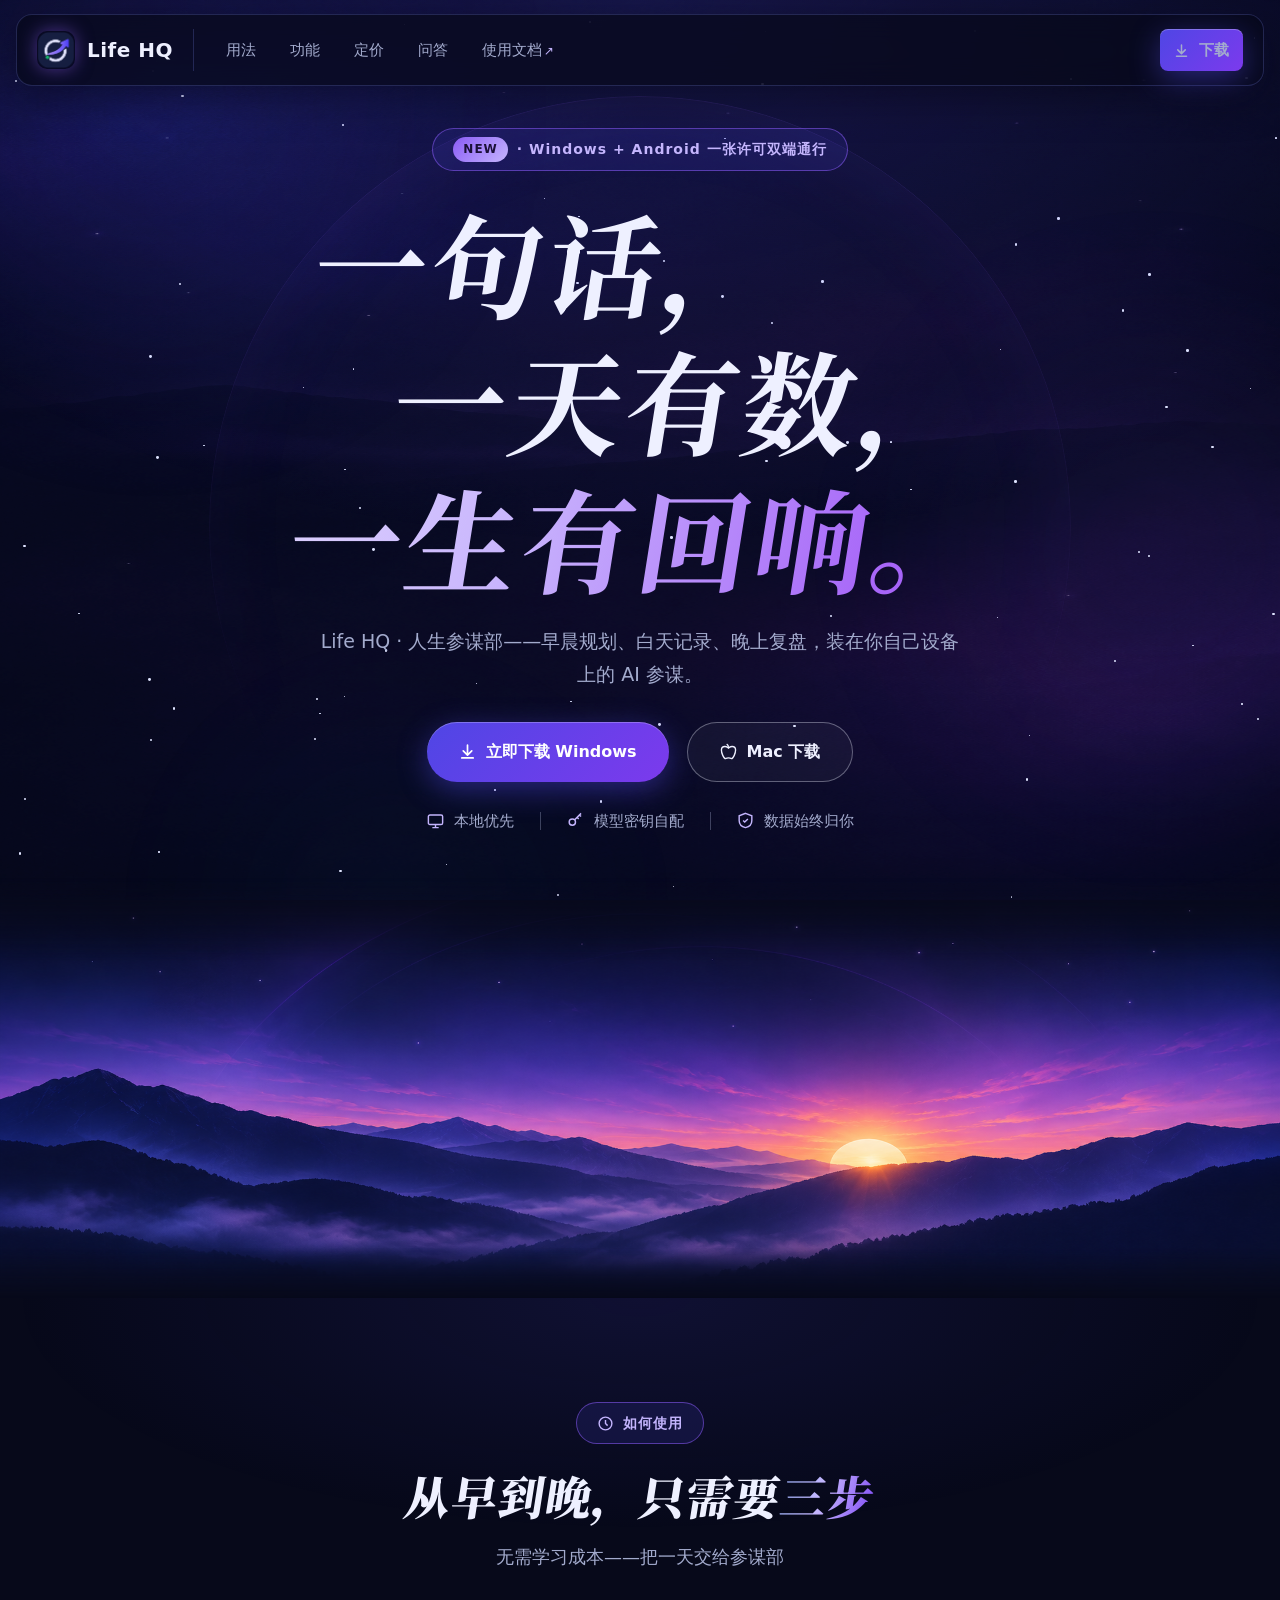
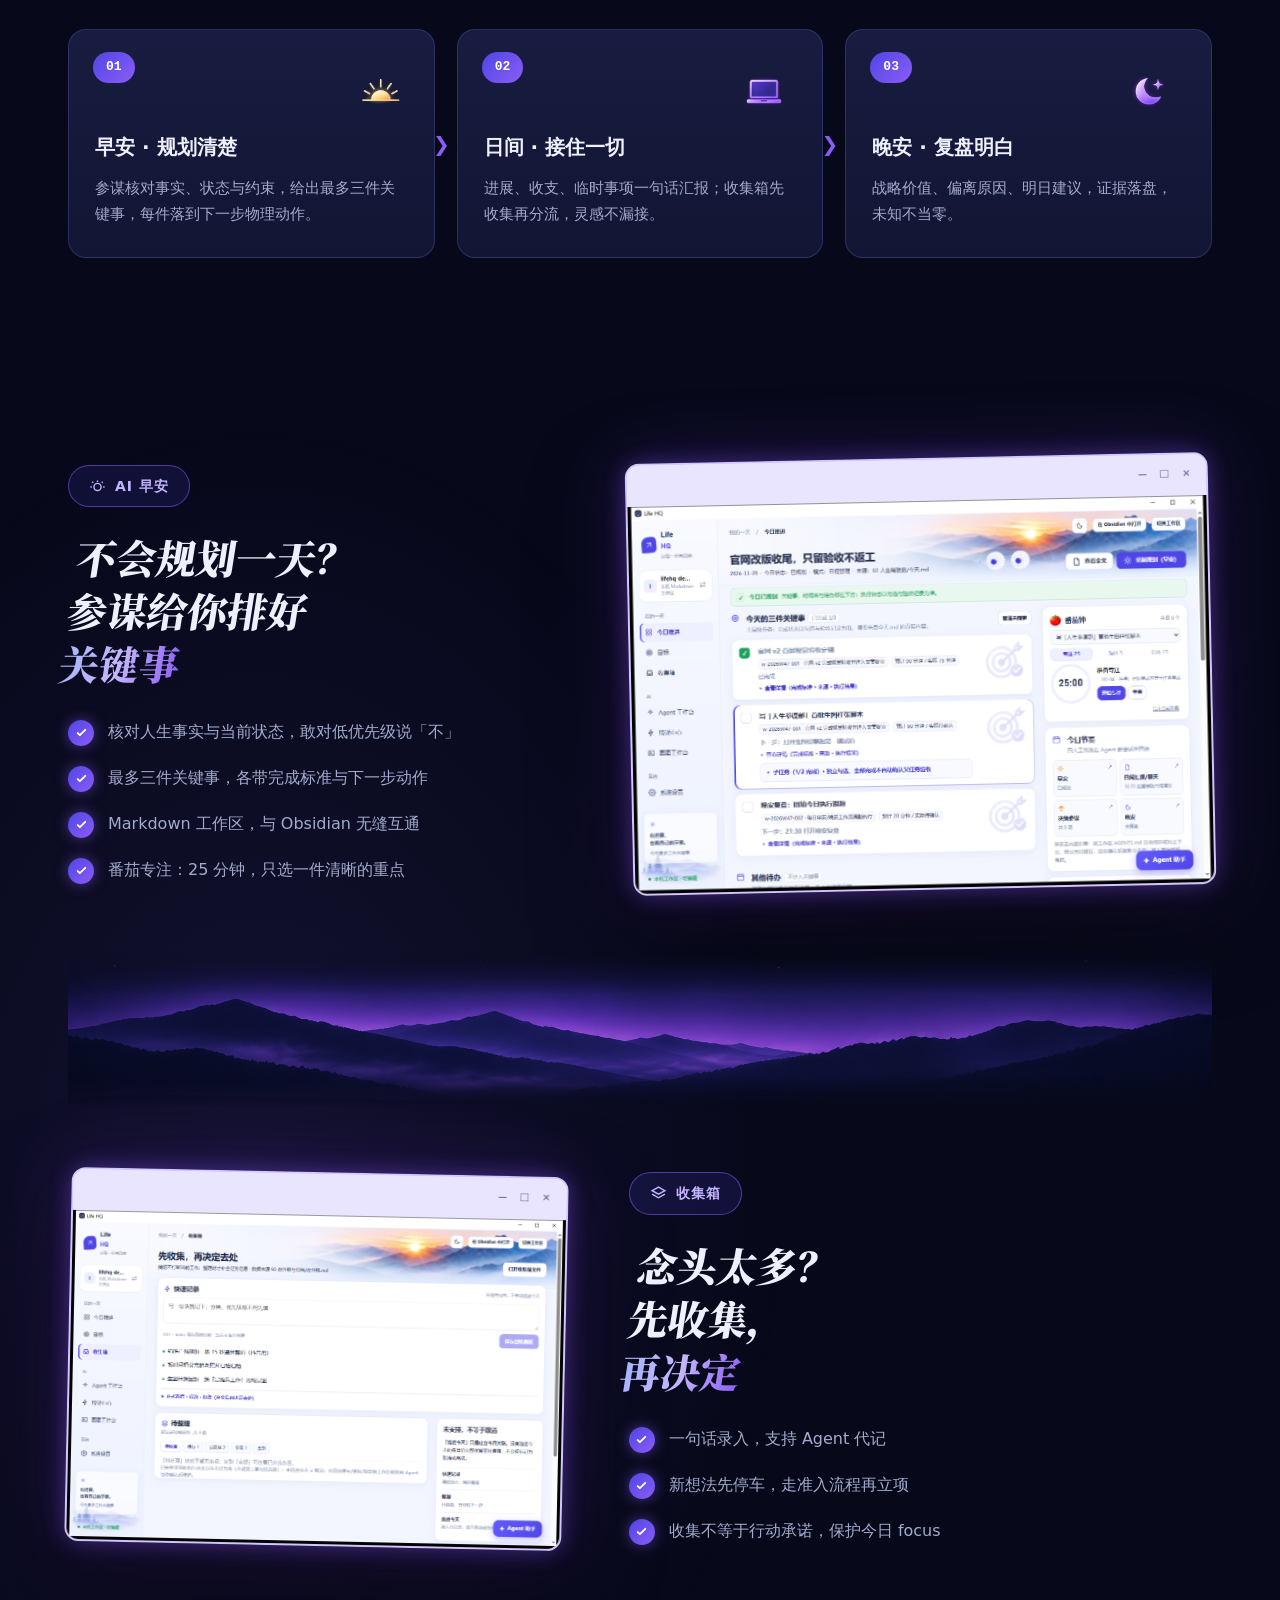
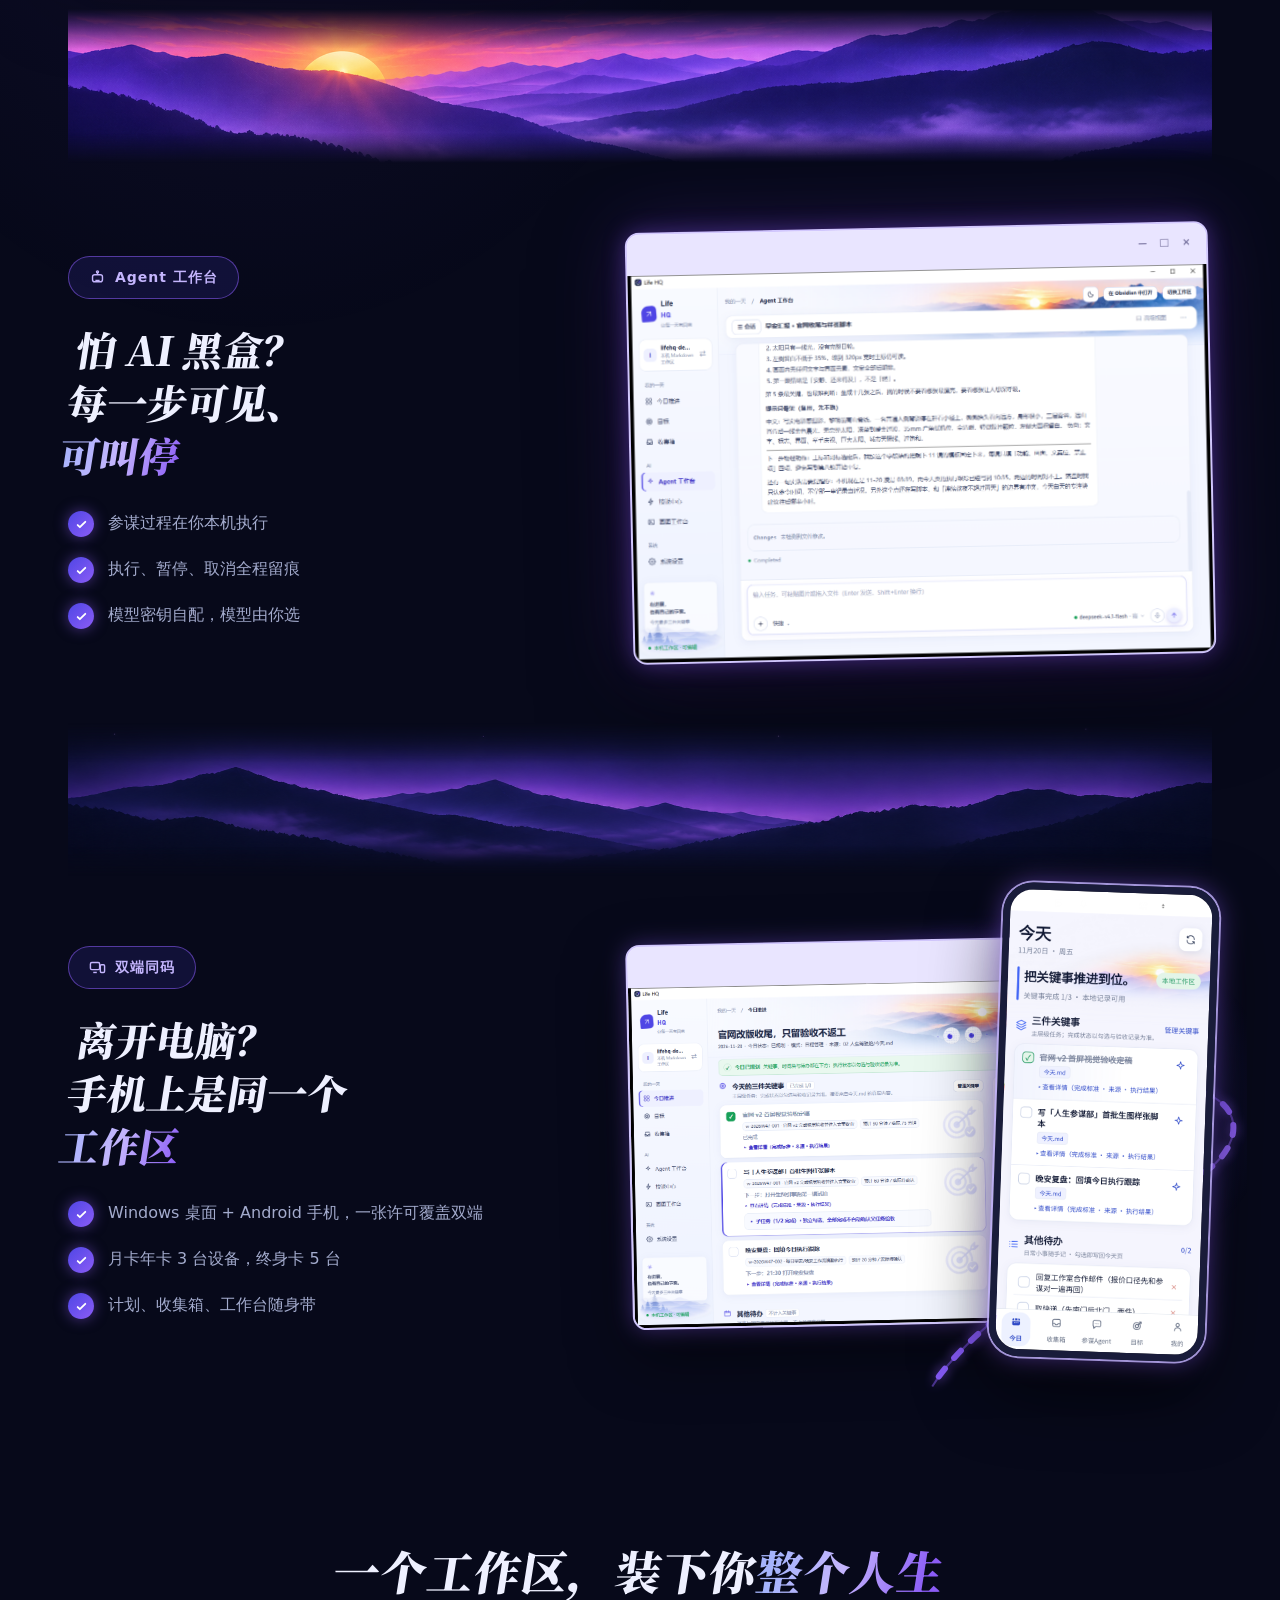
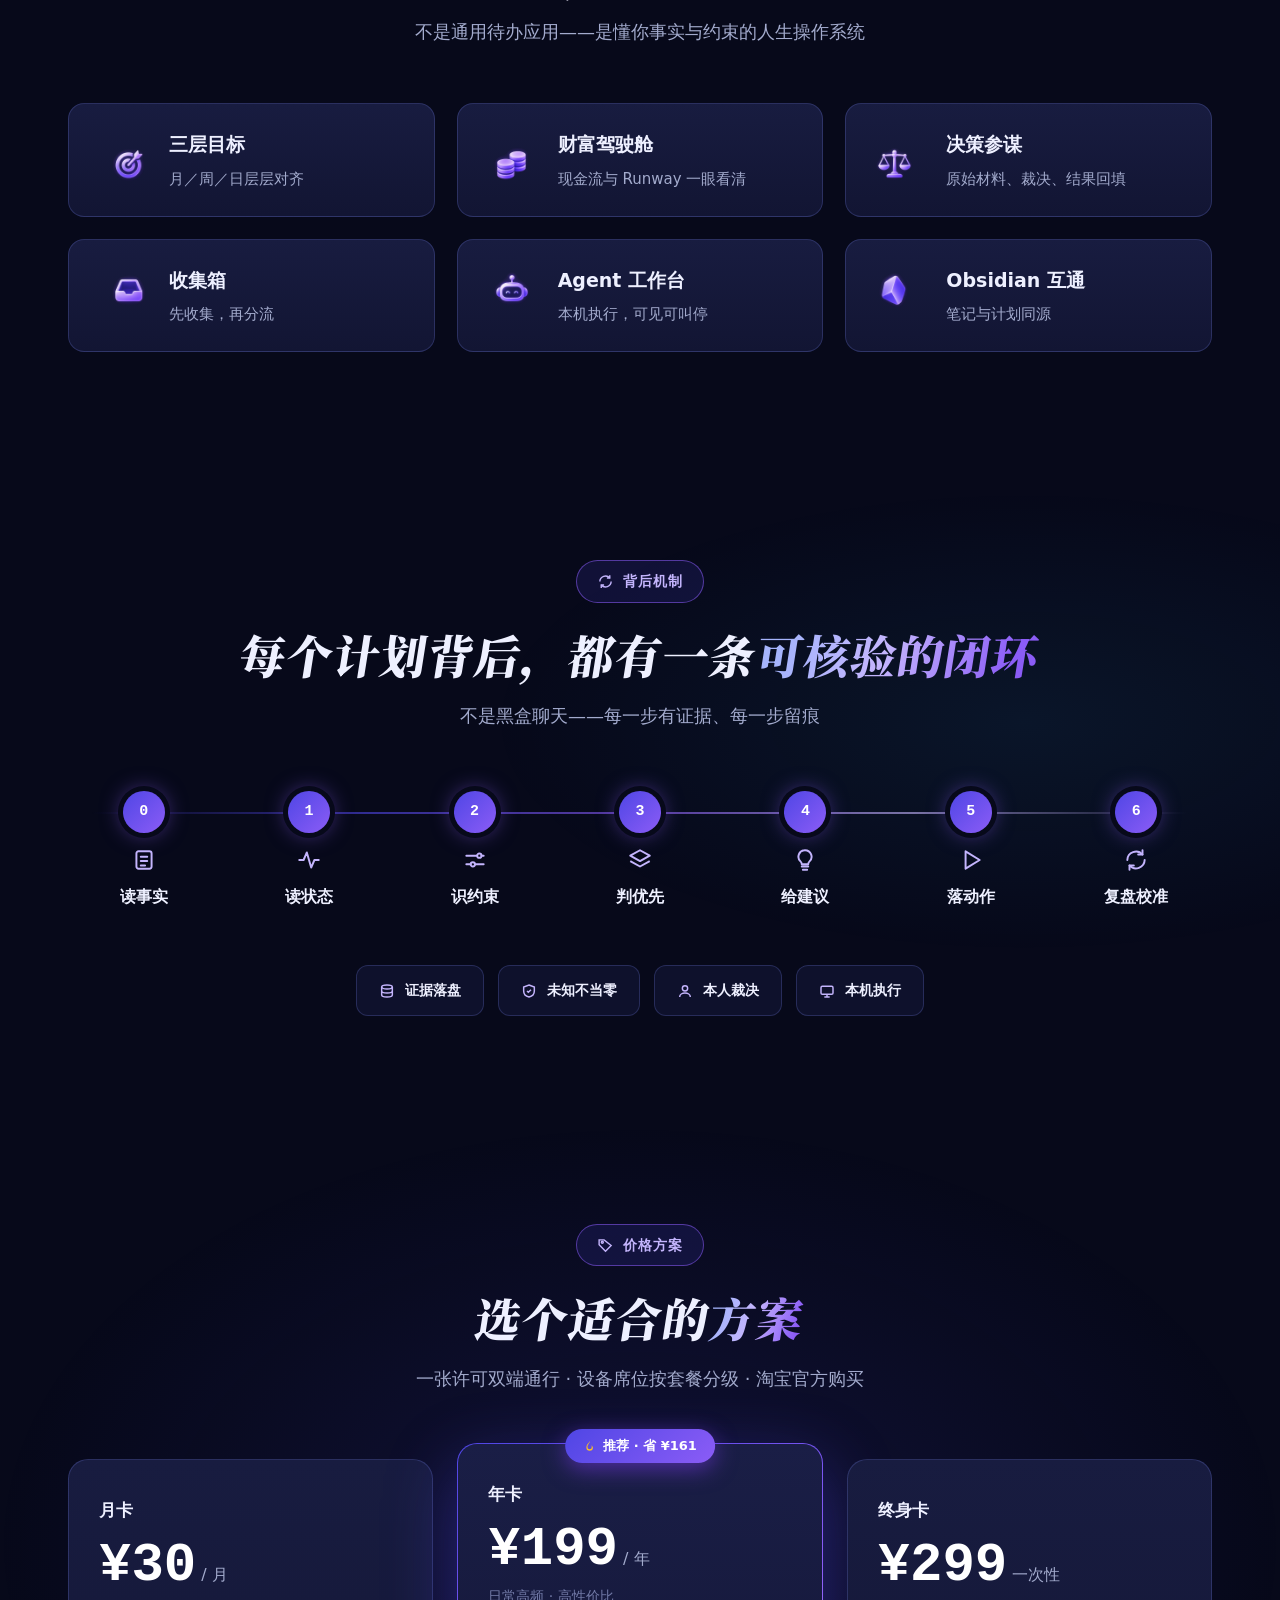
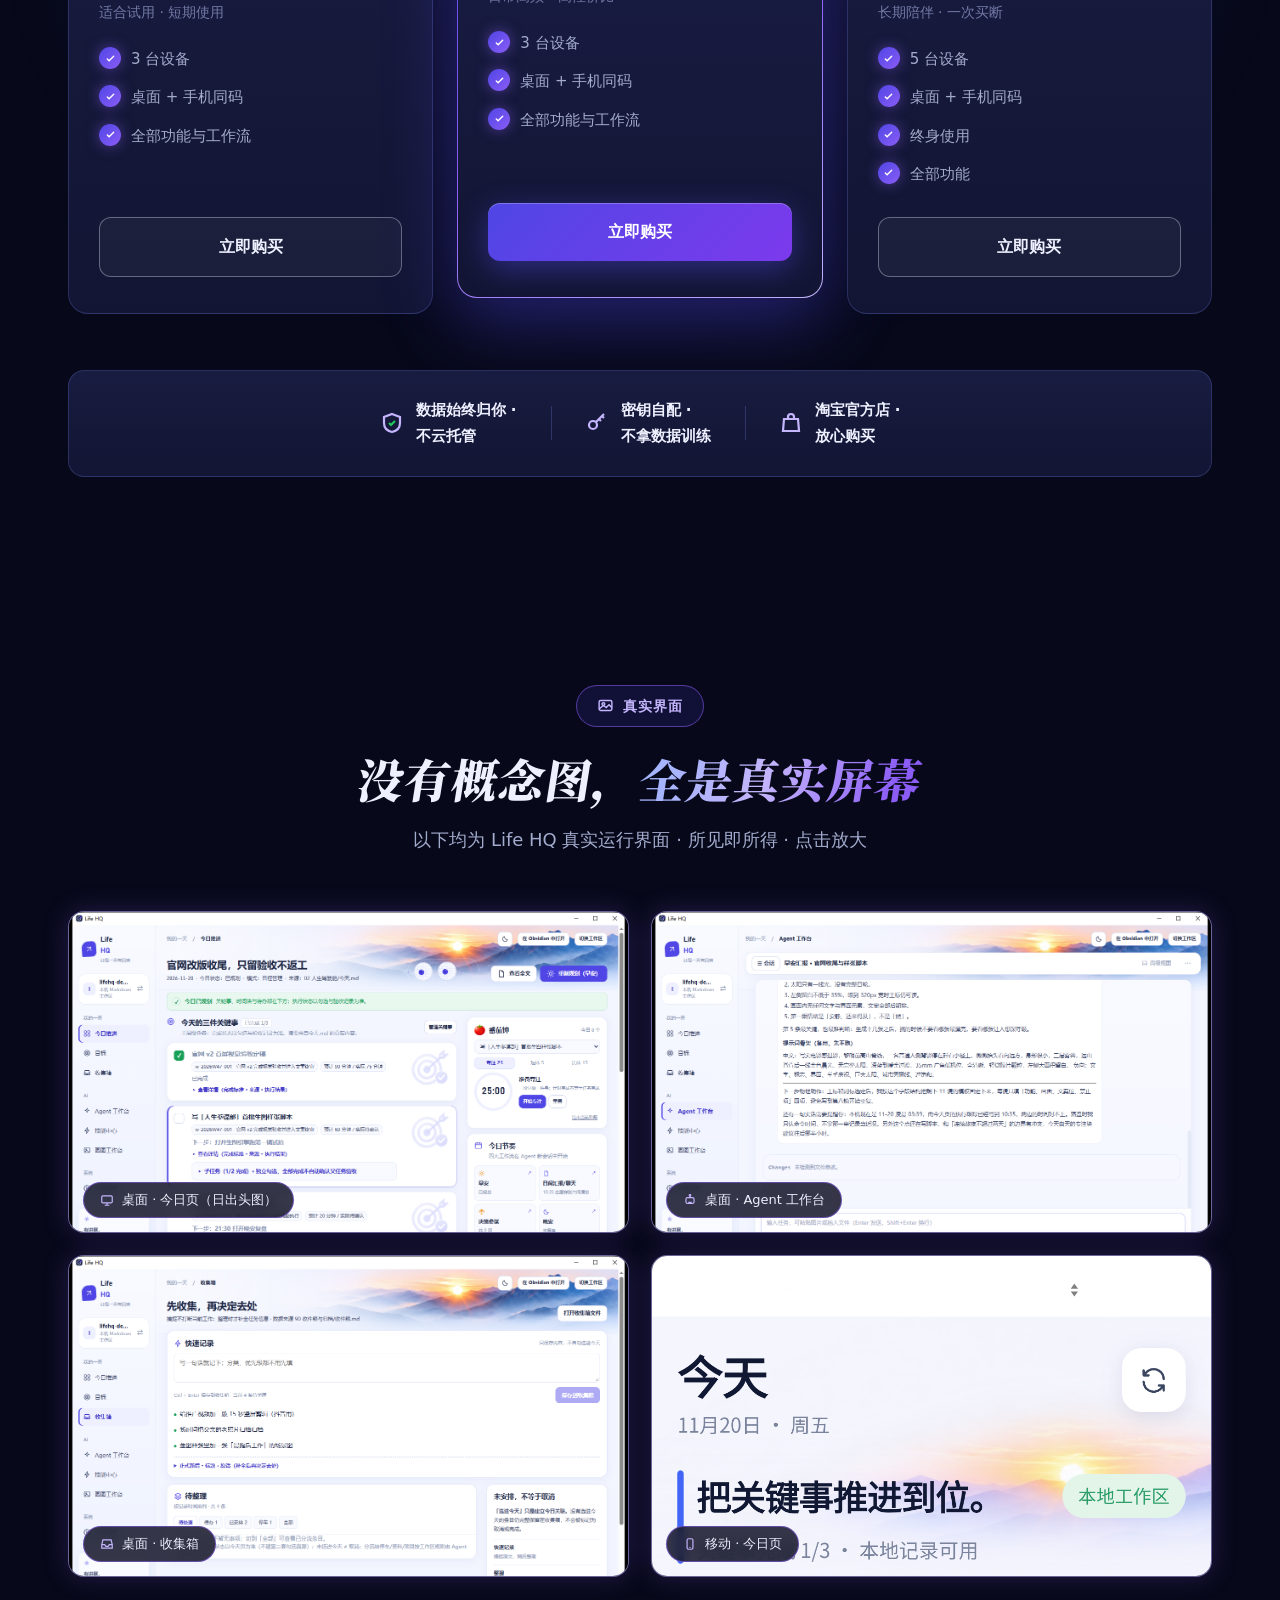
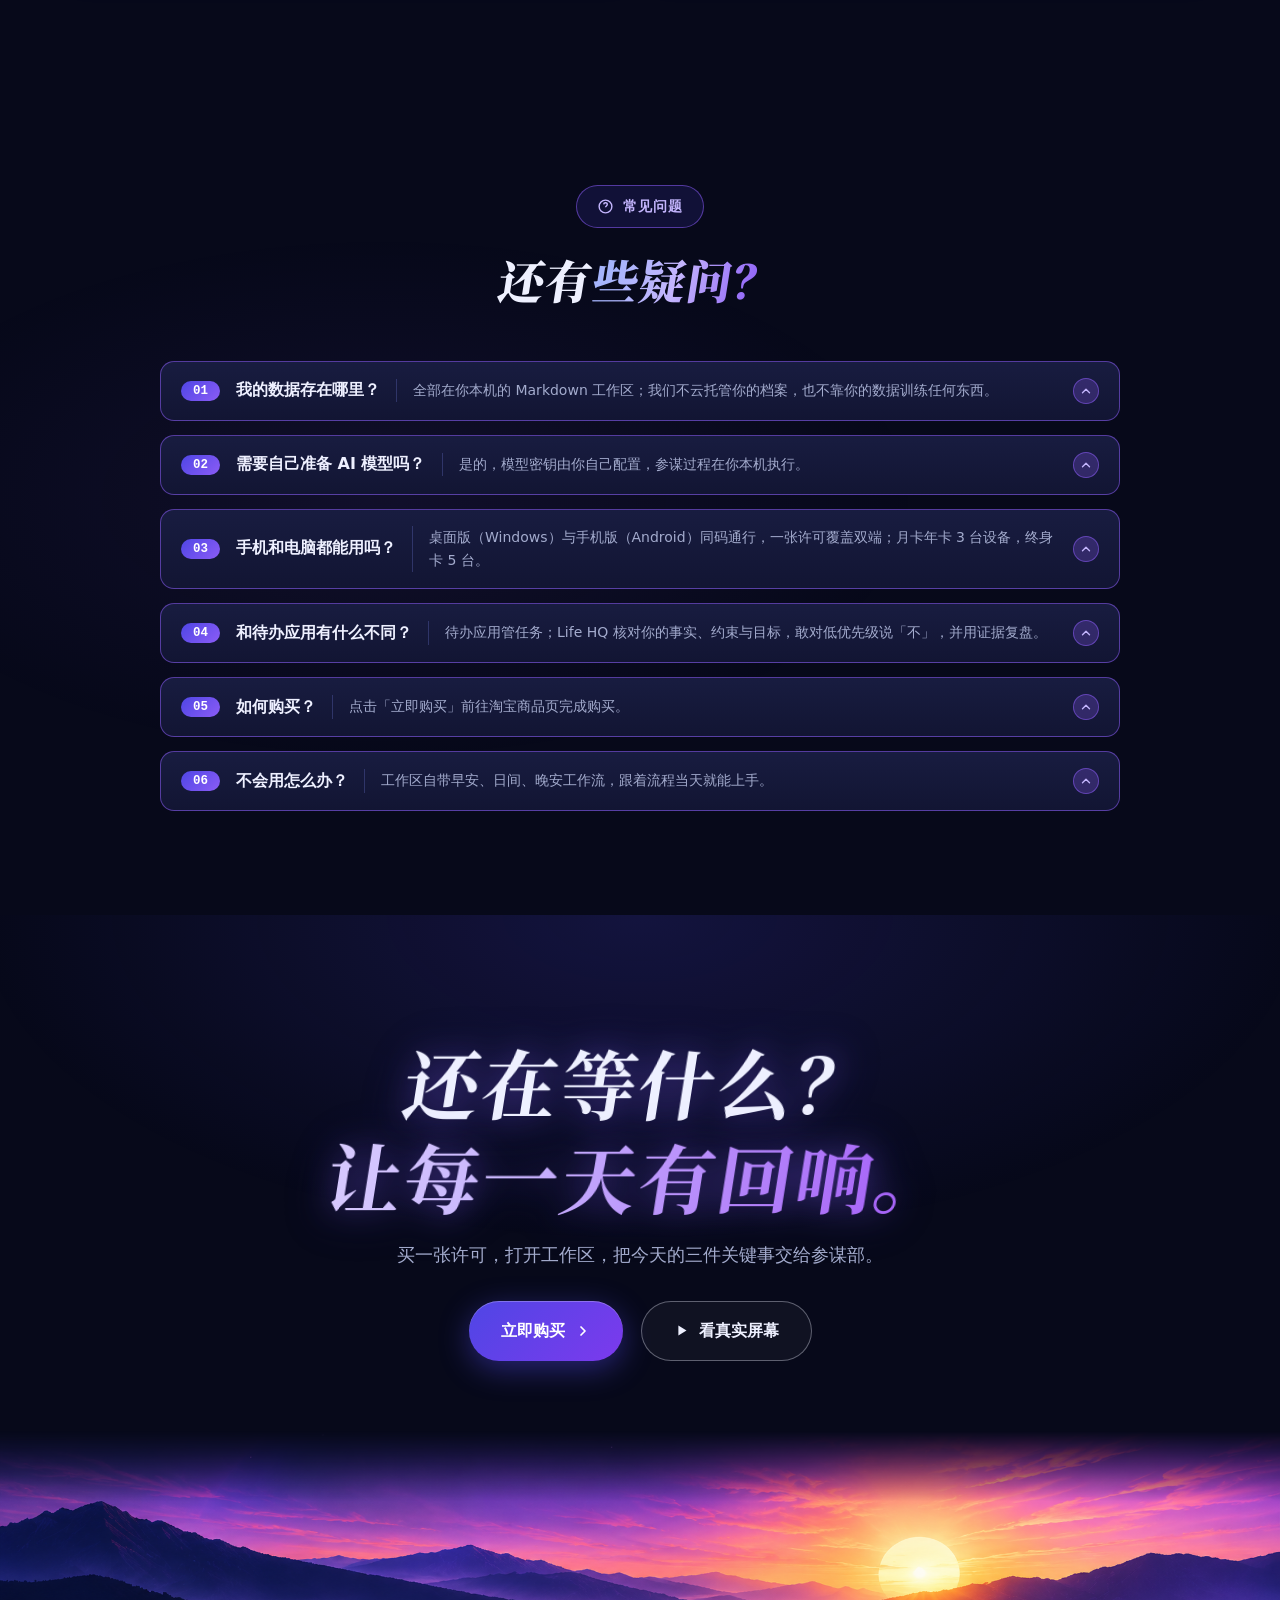
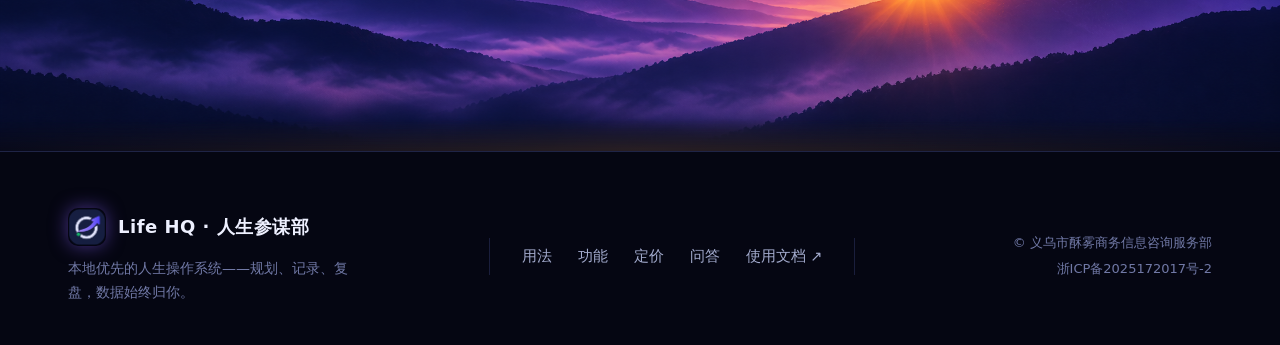
==== index.html @ 8eca58ac "feat: 官网 2026-11-20 单页改版——深色星空主题+真实软件截图（桌面今日/收集箱/Agent工作台+手机今日）+真实参谋会话+备案号链接（浙ICP备2025172017号-2） - 单" ====
<!DOCTYPE html>
<html lang="zh-CN">
<head>
<meta charset="UTF-8" />
<meta name="viewport" content="width=device-width, initial-scale=1.0" />
<title>Life HQ · 人生参谋部 — 本地优先的 AI 人生操作系统</title>
<meta name="description" content="Life HQ · 人生参谋部：早晨规划、白天记录、晚上复盘。Windows 桌面 + Android 手机一张许可双端通行，模型密钥自配，数据始终归你。月卡 ¥30 / 年卡 ¥199 / 终身卡 ¥299。" />
<link rel="icon" type="image/png" href="assets/brand/lifehq-logo.png" />
<link rel="preconnect" href="https://fonts.googleapis.com" />
<link rel="preconnect" href="https://fonts.gstatic.com" crossorigin />
<link href="https://fonts.googleapis.com/css2?family=Noto+Serif+SC:wght@700;900&display=swap" rel="stylesheet" />
<style>
:root{
  --bg:#07091a; --bg2:#0b0e24; --surface:#121533; --surface2:#181c40;
  --line:rgba(129,140,248,.22); --line-strong:rgba(139,92,246,.55);
  --indigo:#4f46e5; --violet:#8b5cf6; --lav:#c4b5fd; --ice:#eef0ff;
  --muted:#a3abcd; --dim:#7179a6;
  --green:#22c55e; --amber:#fbbf24; --rose:#fb7185; --sky:#38bdf8; --sun:#ffd9a0;
  --serif:"LHQ Display Serif","Noto Serif SC","Source Han Serif SC","Songti SC",SimSun,serif;
  --sans:"PingFang SC","Microsoft YaHei","Noto Sans SC",system-ui,sans-serif;
  --mono:ui-monospace,"Cascadia Mono",Consolas,"JetBrains Mono",monospace;
  --nav-h:72px;
}
*{margin:0;padding:0;box-sizing:border-box}
html{scroll-behavior:smooth}
body{
  background:var(--bg); color:var(--ice); font-family:var(--sans);
  line-height:1.75; overflow-x:hidden; -webkit-font-smoothing:antialiased;
}
::selection{background:rgba(139,92,246,.45); color:#fff}
::-webkit-scrollbar{width:10px;height:10px}
::-webkit-scrollbar-track{background:var(--bg2)}
::-webkit-scrollbar-thumb{background:linear-gradient(180deg,var(--indigo),var(--violet));border-radius:8px;border:2px solid var(--bg2)}
::-webkit-scrollbar-thumb:hover{background:linear-gradient(180deg,var(--violet),var(--lav))}
*{scrollbar-width:thin;scrollbar-color:var(--indigo) var(--bg2)}
img{display:block;max-width:100%}
a{color:inherit;text-decoration:none}
button{font-family:inherit;cursor:pointer}
section{scroll-margin-top:calc(var(--nav-h) + 20px);position:relative}
.wrap{max-width:1200px;margin:0 auto;padding:0 28px;position:relative;z-index:2}

/* ---------- ambient layers ---------- */
.bg-art{position:fixed;inset:0;z-index:0;pointer-events:none;background:url("assets/art/a5-body-texture.png") center/100% 100% no-repeat;opacity:.55}
.aurora{position:fixed;inset:0;z-index:0;pointer-events:none;overflow:hidden}
.aurora i{position:absolute;border-radius:50%;filter:blur(90px);opacity:.32}
.aurora i:nth-child(1){width:60vw;height:60vw;left:-18vw;top:-22vw;background:radial-gradient(circle,rgba(79,70,229,.34),transparent 65%);animation:drift1 26s ease-in-out infinite alternate}
.aurora i:nth-child(2){width:52vw;height:52vw;right:-16vw;top:24vh;background:radial-gradient(circle,rgba(139,92,246,.26),transparent 65%);animation:drift2 32s ease-in-out infinite alternate}
.aurora i:nth-child(3){width:46vw;height:46vw;left:8vw;bottom:-24vw;background:radial-gradient(circle,rgba(56,189,248,.14),transparent 65%);animation:drift1 38s ease-in-out infinite alternate-reverse}
@keyframes drift1{from{transform:translate3d(0,0,0) scale(1)}to{transform:translate3d(6vw,4vh,0) scale(1.12)}}
@keyframes drift2{from{transform:translate3d(0,0,0) scale(1.08)}to{transform:translate3d(-5vw,-5vh,0) scale(.94)}}
.grain{position:fixed;inset:0;z-index:1;pointer-events:none;opacity:.055;mix-blend-mode:overlay;
  background-image:url("data:image/svg+xml,%3Csvg xmlns='http://www.w3.org/2000/svg' width='160' height='160'%3E%3Cfilter id='n'%3E%3CfeTurbulence type='fractalNoise' baseFrequency='0.9' numOctaves='2'/%3E%3C/filter%3E%3Crect width='160' height='160' filter='url(%23n)'/%3E%3C/svg%3E")}
.stars{position:fixed;inset:0;z-index:0;pointer-events:none}
.stars b{position:absolute;border-radius:50%;background:#dfe4ff;animation:twinkle 4s ease-in-out infinite}
@keyframes twinkle{0%,100%{opacity:.15;transform:scale(.8)}50%{opacity:.85;transform:scale(1.15)}}

/* ---------- nav ---------- */
.nav{position:fixed;top:14px;left:0;right:0;margin:0 auto;width:min(1280px,calc(100% - 32px));height:var(--nav-h);z-index:50;
  background:rgba(7,9,26,.72);backdrop-filter:blur(14px);-webkit-backdrop-filter:blur(14px);
  border:1px solid var(--line);border-radius:16px;box-shadow:0 12px 40px rgba(0,0,0,.35);transition:border-color .3s,background .3s}
.nav.scrolled{border-color:var(--line-strong);background:rgba(7,9,26,.9)}
.nav-in{height:100%;padding:0 20px;display:flex;align-items:center;gap:20px}
.brand{display:flex;align-items:center;gap:12px;font-weight:800;font-size:20px;letter-spacing:.5px}
.brand img{width:38px;height:38px;border-radius:10px;box-shadow:0 0 18px rgba(139,92,246,.5)}
.nav-links{display:flex;align-items:center;gap:6px;flex:1;min-width:0;border-left:1px solid rgba(129,140,248,.22);padding-left:18px}
.nav-links a{position:relative;padding:8px 14px;font-size:15px;color:var(--muted);border-radius:8px;transition:color .25s,background .25s}
.nav-links a:hover{color:var(--ice);background:rgba(139,92,246,.12)}
.nav-links a.active{color:var(--ice)}
.nav-links a.active::after{content:"";position:absolute;left:14px;right:14px;bottom:2px;height:2px;border-radius:2px;background:linear-gradient(90deg,var(--indigo),var(--lav));box-shadow:0 0 10px rgba(139,92,246,.8)}
.nav-links a .ext{font-size:12px;color:var(--lav);margin-left:2px}
.nav-buy{margin-left:auto}
.burger{display:none;margin-left:auto;width:42px;height:42px;border:1px solid var(--line);border-radius:10px;background:rgba(18,21,51,.7);color:var(--ice);font-size:18px;line-height:1}
.mobile-panel{display:none}
@media (max-width:940px){
  .nav-links{display:none}
  .burger{display:block}
  .nav-buy{margin-left:0}
  .mobile-panel{display:block;position:fixed;top:calc(var(--nav-h) + 20px);left:16px;right:16px;z-index:49;
    background:var(--bg);border:1px solid transparent;border-radius:16px;box-shadow:0 24px 48px rgba(0,0,0,.55);
    max-height:0;overflow:hidden;transition:max-height .4s ease,border-color .3s}
  .mobile-panel.open{max-height:420px;border-color:var(--line)}
  .mobile-panel a{display:block;padding:15px 28px;font-size:16px;color:var(--muted);border-top:1px solid rgba(129,140,248,.12)}
  .mobile-panel a:first-child{border-top:0}
  .mobile-panel a:hover,.mobile-panel a.active{color:var(--ice);background:rgba(139,92,246,.1)}
}

/* ---------- buttons / pills ---------- */
.btn{display:inline-flex;align-items:center;justify-content:center;gap:10px;border:0;border-radius:999px;
  font-size:16px;font-weight:700;padding:15px 32px;transition:transform .2s,box-shadow .25s,filter .25s,border-color .25s,background .25s}
.btn:active{transform:scale(.97)}
.btn-primary{background:linear-gradient(135deg,var(--indigo),#7c3aed);color:#fff;
  box-shadow:0 8px 30px rgba(79,70,229,.45),inset 0 1px 0 rgba(255,255,255,.25)}
.btn-primary:hover{transform:translateY(-2px);filter:brightness(1.12);box-shadow:0 14px 40px rgba(124,58,237,.55)}
.btn-ghost{background:rgba(238,240,255,.04);color:var(--ice);border:1px solid rgba(238,240,255,.35)}
.btn-ghost:hover{border-color:var(--lav);background:rgba(139,92,246,.14);transform:translateY(-2px)}
.btn-sm{padding:10px 24px;font-size:14px}
.pill{display:inline-flex;align-items:center;gap:9px;padding:8px 20px;border-radius:999px;
  border:1px solid var(--line-strong);background:rgba(79,70,229,.14);color:var(--lav);
  font-size:14px;font-weight:700;letter-spacing:1px}
.pill svg{width:17px;height:17px}
.pill .new{background:linear-gradient(135deg,var(--violet),var(--lav));color:#1b1038;font-size:12px;font-weight:900;padding:2px 10px;border-radius:999px;letter-spacing:1px}

/* ---------- typography ---------- */
.eyebrow{display:flex;justify-content:center;margin-bottom:22px}
@font-face{font-family:"LHQ Display Serif";src:url("assets/fonts/lhq-display-serif.woff") format("woff");font-weight:100 900;font-style:normal;font-display:swap}
.h-serif{font-family:var(--serif);font-weight:900;line-height:1.28;letter-spacing:1px}
h2.h-serif:not(.cta-title),.fcopy h3{transform:skewX(-9deg)}
.h2{font-size:clamp(30px,4.4vw,46px);text-align:center}
.h2 .accent{background:linear-gradient(100deg,#a5b4fc 10%,var(--lav) 45%,var(--violet) 90%);
  -webkit-background-clip:text;background-clip:text;color:transparent}
.h1 .accent,.cta-title .accent{background:linear-gradient(97deg,#ede8ff 0%,#c9b6fd 38%,#a765f8 72%,#9a4df2 100%);
  -webkit-background-clip:text;background-clip:text;color:transparent}
.sub{color:var(--muted);text-align:center;font-size:clamp(15px,1.6vw,18px);margin-top:16px}
.sr-only{position:absolute;width:1px;height:1px;margin:-1px;padding:0;overflow:hidden;clip:rect(0 0 0 0);white-space:nowrap;border:0}
.h1{font-size:clamp(44px,8.8vw,122px);margin:20px 0 0;line-height:1.22;letter-spacing:.03em;font-weight:700}
.h1 span{display:block;transform:skewX(-9deg)}
.h1 span:nth-child(1){transform:translateX(-8%) skewX(-9deg)}
.h1 span:nth-child(2){transform:translateX(4%) skewX(-9deg)}
@media (max-width:640px){.h1 span:nth-child(1),.h1 span:nth-child(2){transform:skewX(-9deg)}}

/* ---------- hero ---------- */
.hero{position:relative;padding:calc(var(--nav-h) + 56px) 0 0;overflow:hidden;text-align:center;
  background:radial-gradient(120% 70% at 50% 0%,rgba(79,70,229,.22),transparent 60%)}
.hero::before{content:"";position:absolute;left:50%;top:96px;translate:-50% 0;width:min(88vw,860px);aspect-ratio:1;
  border-radius:50%;border:1px solid rgba(139,92,246,.15);box-shadow:inset 0 0 90px rgba(139,92,246,.10);pointer-events:none;
  -webkit-mask-image:linear-gradient(180deg,#000 0%,transparent 76%);mask-image:linear-gradient(180deg,#000 0%,transparent 76%)}
.hero .wrap{padding-bottom:0}
.hero-sub{max-width:640px;margin:20px auto 0;color:var(--muted);font-size:clamp(15px,1.8vw,19px)}
.hero-cta{display:flex;gap:18px;justify-content:center;flex-wrap:wrap;margin-top:30px}
.trust{display:flex;justify-content:center;align-items:center;gap:0;flex-wrap:wrap;margin:26px 0 0;color:var(--muted);font-size:15px}
.trust span{display:inline-flex;align-items:center;gap:9px;padding:0 26px}
.trust span + span{position:relative}
.trust span + span::before{content:"";position:absolute;left:0;top:50%;translate:0 -50%;width:1px;height:18px;background:rgba(163,171,205,.35)}
.trust svg{width:19px;height:19px;color:var(--lav)}
.hero-scene{position:relative;margin-top:44px;height:clamp(220px,34vw,420px)}
.hero-scene img{position:absolute;inset:0;width:100%;height:100%;object-fit:cover;object-position:68% 100%;
  -webkit-mask-image:linear-gradient(180deg,transparent 0,#000 20%,#000 88%,transparent 100%);
  mask-image:linear-gradient(180deg,transparent 0,#000 20%,#000 88%,transparent 100%);will-change:transform}
@media (max-width:640px){.trust span{padding:6px 14px}.trust span + span::before{display:none}}

/* ---------- sections base ---------- */
.sec{padding:104px 0}
.sec-tint{position:absolute;inset:0;pointer-events:none;z-index:0}
#how .sec-tint{background:radial-gradient(70% 50% at 50% 0%,rgba(79,70,229,.12),transparent 70%)}
#features{overflow-x:clip}
#features .sec-tint{background:radial-gradient(60% 40% at 20% 30%,rgba(139,92,246,.1),transparent 70%)}
#loop .sec-tint{background:radial-gradient(60% 50% at 80% 40%,rgba(56,189,248,.07),transparent 70%)}
#pricing .sec-tint{background:radial-gradient(70% 55% at 50% 40%,rgba(79,70,229,.14),transparent 72%)}
#faq .sec-tint{background:radial-gradient(60% 45% at 30% 50%,rgba(139,92,246,.08),transparent 70%)}

/* ---------- steps ---------- */
.steps{display:grid;grid-template-columns:repeat(3,1fr);gap:22px;margin-top:56px}
.step{position:relative;background:linear-gradient(180deg,var(--surface2),var(--surface));
  border:1px solid var(--line);border-radius:18px;padding:30px 26px;transition:transform .3s,border-color .3s,box-shadow .3s}
.step:hover{transform:translateY(-6px);border-color:var(--line-strong);box-shadow:0 18px 50px rgba(79,70,229,.28)}
.step .num{position:absolute;top:22px;left:24px;font-family:var(--mono);font-size:13px;font-weight:700;
  color:#fff;background:linear-gradient(135deg,var(--indigo),var(--violet));padding:4px 13px;border-radius:999px}
.step .ico{display:flex;justify-content:flex-end;height:56px;margin-bottom:14px}
.step .ico svg{width:52px;height:52px}
.step .glyph{width:64px;height:64px;background:url("assets/art/a8-step-glyphs.png") 0 0/300% 100% no-repeat;transition:transform .3s,filter .3s}
.step:hover .glyph{transform:scale(1.07);filter:drop-shadow(0 0 10px rgba(139,92,246,.5))}
.step .h2{background-position:50% 0}.step .h3{background-position:100% 0}
.step h3{font-size:20px;font-weight:800;margin-bottom:10px}
.step p{color:var(--muted);font-size:15px}
.step .arrow{position:absolute;right:-16px;top:50%;transform:translateY(-50%);color:var(--violet);z-index:3;font-size:20px}
@media (max-width:940px){.steps{grid-template-columns:1fr}.step .arrow{display:none}}

/* ---------- feature blocks ---------- */
.fblock{display:grid;grid-template-columns:.92fr 1.08fr;gap:64px;align-items:center;padding:56px 0}
.fblock.flip .fcopy{order:2}
.fblock.flip .fvisual{order:1}
.fcopy .pill{margin-bottom:24px}
.fcopy h3{font-family:var(--serif);font-weight:900;font-size:clamp(28px,3.6vw,40px);line-height:1.32}
.fcopy h3 .accent{background:linear-gradient(100deg,#a5b4fc,var(--lav),var(--violet));-webkit-background-clip:text;background-clip:text;color:transparent}
.flist{list-style:none;margin-top:28px;display:flex;flex-direction:column;gap:18px}
.flist li{display:flex;gap:14px;align-items:flex-start;color:var(--muted);font-size:16px}
.flist .ck,.plan .ck{flex:0 0 26px;width:26px;height:26px;margin-top:2px;border-radius:50%;
  background:linear-gradient(135deg,var(--indigo),var(--violet));display:inline-flex;align-items:center;justify-content:center;
  box-shadow:0 0 14px rgba(139,92,246,.5)}
.flist .ck svg,.plan .ck svg{width:13px;height:13px;color:#fff}
.window{border-radius:14px;overflow:hidden;background:#f4f2ff;border:2px solid rgba(196,181,253,.7);
  box-shadow:0 0 22px rgba(139,92,246,.38),0 0 70px rgba(124,58,237,.25),0 34px 90px rgba(0,0,0,.55);
  transform:rotate(-1.2deg);transition:transform .45s cubic-bezier(.2,.7,.2,1),box-shadow .45s}
.fblock.flip .window{transform:rotate(1.2deg)}
.window:hover{transform:rotate(0) scale(1.015);box-shadow:0 0 0 1px rgba(139,92,246,.5),0 0 90px rgba(124,58,237,.5),0 40px 100px rgba(0,0,0,.6)}
.window .chrome{display:flex;align-items:center;justify-content:flex-end;gap:14px;padding:9px 16px;
  background:#e9e5ff;color:#5b5687;font-size:13px;font-family:var(--mono)}
.window img{width:100%;height:auto}
.duo{position:relative;padding-right:70px}
.duo::before{content:"";position:absolute;inset:-14% -6%;z-index:0;pointer-events:none;
  background:radial-gradient(58% 58% at 64% 44%,rgba(79,70,229,.30),transparent 70%)}
.duo .window{position:relative;z-index:1;border:2px solid rgba(196,181,253,.7);
  box-shadow:0 0 22px rgba(139,92,246,.38),0 24px 60px rgba(0,0,0,.5)}
.duo .phone{position:absolute;right:0;bottom:-34px;width:216px;border-radius:30px;border:7px solid #191c3a;
  overflow:hidden;z-index:3;box-shadow:0 0 0 2px rgba(196,181,253,.8),0 0 26px rgba(139,92,246,.5),0 30px 70px rgba(0,0,0,.6);
  transform:rotate(2deg);transition:transform .45s}
.duo:hover .phone{transform:rotate(0) translateY(-6px)}
.duo .phone img{width:100%;height:auto;display:block}
.duo-ribbon{position:absolute;inset:0;z-index:2;width:100%;height:100%;pointer-events:none;overflow:visible;
  filter:drop-shadow(0 0 6px rgba(139,92,246,.75))}
.duo-ribbon .flow{animation:ribflow 5.5s linear infinite}
@keyframes ribflow{to{stroke-dashoffset:-48}}
@media (prefers-reduced-motion: reduce){.duo-ribbon .flow{animation:none}}
@media (max-width:940px){
  .fblock{grid-template-columns:1fr;gap:36px;padding:40px 0}
  .fblock.flip .fcopy{order:1}.fblock.flip .fvisual{order:2}
  .duo{padding-right:40px;margin-top:132px}.duo .phone{width:160px;bottom:-20px}
}
.ridge{position:relative;display:block;width:100%;height:clamp(90px,12vw,170px);margin:8px 0;overflow:hidden}
.ridge img{position:absolute;inset:0;width:100%;height:100%;object-fit:cover;object-position:50% 62%;
  -webkit-mask-image:linear-gradient(180deg,transparent 0,#000 26%,#000 80%,transparent 100%);
  mask-image:linear-gradient(180deg,transparent 0,#000 26%,#000 80%,transparent 100%)}
.ridge.flip img{transform:scaleX(-1)}

/* ---------- workspace grid ---------- */
.wgrid{display:grid;grid-template-columns:repeat(3,1fr);gap:22px;margin-top:56px}
.wcard{background:linear-gradient(180deg,var(--surface2),var(--surface));border:1px solid var(--line);
  border-radius:16px;padding:24px 26px;display:flex;flex-direction:row;align-items:center;gap:18px;
  transition:transform .3s,border-color .3s,box-shadow .3s}
.wcard:hover{transform:translateY(-5px);border-color:var(--line-strong);box-shadow:0 16px 46px rgba(79,70,229,.26)}
.wcard .ico{display:block;flex:0 0 56px;width:56px;height:56px;margin:0}
.wcard .wtxt{display:flex;flex-direction:column;gap:4px;min-width:0}
.wcard .glyph{background:url("assets/art/a7-workspace-glyphs.png") 0 0/300% 200% no-repeat;transition:transform .3s,filter .3s}
.wcard:hover .glyph{transform:scale(1.07);filter:drop-shadow(0 0 10px rgba(139,92,246,.55))}
.wcard .g2{background-position:50% 0}.wcard .g3{background-position:100% 0}
.wcard .g4{background-position:0 100%}.wcard .g5{background-position:50% 100%}.wcard .g6{background-position:100% 100%}
.wcard h4{font-size:19px;font-weight:800}
.wcard p{color:var(--muted);font-size:15px}
@media (max-width:940px){.wgrid{grid-template-columns:repeat(2,1fr)}}
@media (max-width:600px){.wgrid{grid-template-columns:1fr}}

/* ---------- loop ---------- */
.loop{list-style:none;display:grid;grid-template-columns:repeat(7,1fr);gap:14px;margin-top:60px;position:relative}
.loop::before{content:"";position:absolute;left:2%;right:2%;top:21px;height:2px;
  background:linear-gradient(90deg,transparent,var(--indigo),var(--violet),var(--lav),transparent);opacity:.6}
.loop li{position:relative;text-align:center;padding:0 4px}
.loop .n{position:relative;z-index:1;width:42px;height:42px;margin:0 auto 14px;border-radius:50%;
  display:flex;align-items:center;justify-content:center;font-family:var(--mono);font-weight:700;font-size:15px;color:#fff;
  background:linear-gradient(135deg,var(--indigo),var(--violet));box-shadow:0 0 0 5px var(--bg),0 0 22px rgba(139,92,246,.6)}
.loop h5{font-size:16px;font-weight:800;margin-bottom:6px}
.loop .ic{display:flex;justify-content:center;margin:0 0 10px;color:var(--lav)}
.loop .ic svg{width:26px;height:26px}
.chips{display:flex;justify-content:center;gap:14px;flex-wrap:wrap;margin-top:48px}
.chip{display:inline-flex;align-items:center;gap:10px;padding:12px 22px;border-radius:12px;font-size:14px;font-weight:600;
  border:1px solid var(--line);background:rgba(18,21,51,.75);color:var(--ice)}
.chip svg{width:16px;height:16px;color:var(--lav)}
@media (max-width:940px){
  .loop{display:flex;overflow-x:auto;gap:18px;padding:6px 4px 18px;scroll-snap-type:x mandatory}
  .loop::before{left:0;right:0;width:100%}
  .loop li{flex:0 0 150px;scroll-snap-align:start}
}

/* ---------- pricing ---------- */
.plans{display:grid;grid-template-columns:repeat(3,1fr);gap:24px;margin-top:64px;align-items:stretch}
.plan{position:relative;display:flex;flex-direction:column;background:linear-gradient(180deg,var(--surface2),var(--surface));
  border:1px solid var(--line);border-radius:20px;padding:36px 30px;transition:transform .3s,box-shadow .3s,border-color .3s}
.plan:hover{transform:translateY(-6px);border-color:var(--line-strong);box-shadow:0 20px 60px rgba(79,70,229,.3)}
.plan.featured{border:1px solid transparent;transform:translateY(-16px);
  background:linear-gradient(180deg,#1a1e46,#121533) padding-box,linear-gradient(150deg,var(--indigo),var(--violet),var(--lav)) border-box;
  box-shadow:0 24px 70px rgba(79,70,229,.4)}
.plan.featured:hover{transform:translateY(-22px)}
.plan .badge{position:absolute;top:-15px;left:50%;transform:translateX(-50%);white-space:nowrap;
  display:inline-flex;align-items:center;gap:7px;padding:6px 18px;border-radius:999px;font-size:13px;font-weight:800;color:#fff;
  background:linear-gradient(135deg,var(--indigo),var(--violet));box-shadow:0 6px 22px rgba(124,58,237,.55)}
.plan .tier{font-size:17px;font-weight:800;color:var(--ice)}
.plan .price{font-family:var(--mono);font-size:54px;font-weight:700;line-height:1.15;margin:10px 0 2px;color:#fff}
.plan .price small{font-size:16px;color:var(--muted);font-weight:500;font-family:var(--sans)}
.plan .for{color:var(--dim);font-size:14px;margin-bottom:22px}
.plan ul{list-style:none;display:flex;flex-direction:column;gap:12px;margin-bottom:30px}
.plan li{display:flex;gap:10px;align-items:flex-start;color:var(--muted);font-size:15px}
.plan .ck{flex:0 0 22px;width:22px;height:22px;margin-top:1px}
.plan .ck svg{width:11px;height:11px}
.plan .btn{margin-top:auto;width:100%;border-radius:12px}
.plan .badge svg{color:var(--amber)}
.assure{display:flex;justify-content:center;align-items:center;flex-wrap:wrap;margin-top:56px;
  border:1px solid var(--line);border-radius:16px;background:linear-gradient(180deg,var(--surface2),var(--surface));padding:20px 12px}
.assure .chip{border:0;background:none;padding:6px 34px;border-radius:0;color:var(--ice);font-size:15px;gap:12px}
.assure .chip svg{width:24px;height:24px}
.assure .chip + .chip{position:relative}
.assure .chip + .chip::before{content:"";position:absolute;left:0;top:50%;translate:0 -50%;width:1px;height:34px;background:rgba(129,140,248,.25)}
@media (max-width:760px){.assure{flex-direction:column;align-items:flex-start;gap:14px;padding:20px 22px}.assure .chip{padding:0}.assure .chip + .chip::before{display:none}}
@media (max-width:940px){.plans{grid-template-columns:1fr;max-width:460px;margin-left:auto;margin-right:auto}.plan.featured{transform:none}.plan.featured:hover{transform:translateY(-6px)}}

/* ---------- shots ---------- */
.shots{display:grid;grid-template-columns:repeat(2,1fr);gap:22px;margin-top:56px}
.shot{position:relative;border:1px solid rgba(196,181,253,.5);border-radius:16px;overflow:hidden;background:var(--surface);cursor:zoom-in;
  box-shadow:0 0 26px rgba(139,92,246,.22);transition:transform .3s,border-color .3s,box-shadow .3s;padding:0;text-align:left}
.shot:hover{transform:translateY(-5px);border-color:var(--line-strong);box-shadow:0 16px 46px rgba(139,92,246,.35)}
.shot img{width:100%;height:320px;object-fit:cover;object-position:top}
.shot figcaption{position:absolute;left:14px;bottom:14px;display:inline-flex;align-items:center;gap:8px;padding:8px 16px;
  border-radius:999px;background:rgba(10,12,32,.82);border:1px solid var(--line-strong);color:var(--ice);font-size:13px;
  backdrop-filter:blur(6px);-webkit-backdrop-filter:blur(6px)}
.shot figcaption svg{width:14px;height:14px;color:var(--lav)}
@media (max-width:600px){.shots{grid-template-columns:1fr}.shot img{height:230px}}
.lightbox{position:fixed;inset:0;z-index:90;display:flex;align-items:center;justify-content:center;padding:4vh 4vw;
  background:rgba(4,5,15,.88);backdrop-filter:blur(8px);opacity:0;pointer-events:none;transition:opacity .3s}
.lightbox.open{opacity:1;pointer-events:auto}
.lightbox figure{max-width:min(1100px,92vw);max-height:88vh;display:flex;flex-direction:column;gap:14px;transform:scale(.96);transition:transform .3s}
.lightbox.open figure{transform:scale(1)}
.lightbox img{max-height:78vh;width:auto;max-width:100%;margin:0 auto;border-radius:12px;border:1px solid var(--line-strong);box-shadow:0 0 80px rgba(124,58,237,.4)}
.lightbox figcaption{color:var(--lav);text-align:center;font-size:15px}
.lightbox .close{position:absolute;top:22px;right:26px;width:44px;height:44px;border-radius:50%;border:1px solid var(--line-strong);
  background:rgba(18,21,51,.8);color:var(--ice);font-size:20px}
.lightbox .close:hover{background:rgba(139,92,246,.3)}

/* ---------- faq ---------- */
.qas{max-width:960px;margin:52px auto 0;display:flex;flex-direction:column;gap:14px}
.qa{border:1px solid var(--line);border-radius:14px;background:linear-gradient(180deg,var(--surface2),var(--surface));transition:border-color .3s}
.qa.open{border-color:var(--line-strong)}
.qa-h{width:100%;display:grid;grid-template-columns:auto auto 1fr auto;align-items:center;gap:16px;padding:16px 20px;background:none;border:0;color:var(--ice);text-align:left;font-size:16px;font-weight:700}
.qa-h .no{font-family:var(--mono);color:#fff;font-size:12.5px;font-weight:700;background:linear-gradient(135deg,var(--indigo),var(--violet));padding:3px 12px;border-radius:999px}
.qa-h .a{border-left:1px solid rgba(129,140,248,.25);padding-left:16px;color:var(--muted);font-size:14px;font-weight:400;line-height:1.65}
.qa:not(.open) .qa-h{grid-template-columns:auto 1fr auto}
.qa:not(.open) .a{display:none}
.qa-h .pm{width:26px;height:26px;border-radius:50%;border:1px solid var(--line-strong);
  display:flex;align-items:center;justify-content:center;color:var(--lav);transition:transform .35s,background .3s}
.qa-h .pm svg{width:14px;height:14px}
.qa.open .pm{transform:rotate(180deg);background:rgba(139,92,246,.25)}
@media (max-width:760px){
  .qa-h{grid-template-columns:auto 1fr auto;gap:12px}
  .qa-h .a{grid-column:1/-1;grid-row:2;border-left:0;padding-left:0;margin-top:2px}
}

/* ---------- cta & footer ---------- */
.cta{position:relative;text-align:center;padding:120px 0 0;overflow:hidden;
  background:radial-gradient(90% 60% at 50% 100%,rgba(255,170,90,.14),transparent 60%),radial-gradient(80% 60% at 50% 0%,rgba(79,70,229,.18),transparent 65%)}
.cta-title{font-size:clamp(34px,6.2vw,76px);line-height:1.24;letter-spacing:.03em;font-weight:700}
.cta-title span{display:block;transform:skewX(-9deg);
  filter:drop-shadow(0 0 16px rgba(139,92,246,.38)) drop-shadow(0 2px 22px rgba(79,70,229,.25))}
.cta .hero-cta{margin-bottom:70px}
.cta-scene{position:relative;height:clamp(180px,26vw,320px)}
.cta-scene img{position:absolute;inset:0;width:100%;height:100%;object-fit:cover;object-position:72% 100%;
  -webkit-mask-image:linear-gradient(180deg,transparent 0,#000 22%,#000 90%,transparent 100%);
  mask-image:linear-gradient(180deg,transparent 0,#000 22%,#000 90%,transparent 100%)}
footer{border-top:1px solid var(--line);background:rgba(5,6,18,.85);padding:56px 0 40px;position:relative;z-index:2}
.foot{display:grid;grid-template-columns:1.2fr auto 1fr;gap:36px;align-items:center}
.foot .brand{font-size:18px}
.foot .tag{color:var(--dim);font-size:14px;margin-top:10px;max-width:300px}
.foot nav{display:flex;gap:26px;flex-wrap:wrap;border-left:1px solid rgba(129,140,248,.18);border-right:1px solid rgba(129,140,248,.18);padding:6px 32px}
.foot nav a{color:var(--muted);font-size:14.5px;transition:color .25s}
.foot nav a:hover{color:var(--lav)}
.foot .legal{color:var(--dim);font-size:13px;display:flex;flex-direction:column;gap:4px;align-items:flex-end;text-align:right}
@media (max-width:940px){.foot{grid-template-columns:1fr;gap:22px;padding-bottom:76px}.foot nav{border:0;padding:0}.foot .legal{align-items:flex-start;text-align:left;flex-direction:row;flex-wrap:wrap;gap:18px}}
.totop{position:fixed;right:26px;bottom:26px;z-index:60;width:60px;height:60px;border-radius:50%;
  border:1px solid var(--line-strong);background:linear-gradient(135deg,rgba(79,70,229,.9),rgba(139,92,246,.9));color:#fff;font-size:16px;
  display:flex;flex-direction:column;align-items:center;justify-content:center;gap:1px;
  box-shadow:0 8px 26px rgba(79,70,229,.5);opacity:0;pointer-events:none;transform:translateY(12px);transition:opacity .3s,transform .3s}
.totop .tt{font-size:9px;font-weight:600;letter-spacing:.5px}
.totop.show{opacity:1;pointer-events:auto;transform:translateY(0)}
.totop:hover{filter:brightness(1.15)}
.toast{position:fixed;left:50%;bottom:34px;transform:translate(-50%,20px);z-index:95;opacity:0;pointer-events:none;
  background:rgba(18,21,51,.95);border:1px solid var(--line-strong);color:var(--lav);border-radius:999px;
  padding:12px 26px;font-size:14.5px;box-shadow:0 10px 40px rgba(0,0,0,.5);transition:opacity .3s,transform .3s;max-width:88vw;text-align:center}
.toast.show{opacity:1;transform:translate(-50%,0)}

/* ---------- reveal ---------- */
[data-reveal]{opacity:0;translate:0 28px;overflow-anchor:none;transition:opacity .8s cubic-bezier(.2,.7,.2,1),translate .8s cubic-bezier(.2,.7,.2,1);transition-delay:var(--d,0s)}
[data-reveal].in{opacity:1;translate:0 0}
@media (prefers-reduced-motion:reduce){
  html{scroll-behavior:auto}
  *,*::before,*::after{animation:none!important;transition:none!important}
  [data-reveal]{opacity:1;translate:none}
}
</style>
</head>
<body>
<div class="bg-art" aria-hidden="true"></div>
<div class="aurora" aria-hidden="true"><i></i><i></i><i></i></div>
<div class="stars" id="stars" aria-hidden="true"></div>
<div class="grain" aria-hidden="true"></div>

<header class="nav" id="nav">
  <div class="nav-in">
    <a class="brand" href="#top" aria-label="Life HQ 首页">
      <img src="assets/brand/lifehq-logo.png" alt="Life HQ Logo" />Life HQ
    </a>
    <nav class="nav-links" aria-label="主导航">
      <a href="#how" data-spy="how">用法</a>
      <a href="#features" data-spy="features">功能</a>
      <a href="#pricing" data-spy="pricing">定价</a>
      <a href="#faq" data-spy="faq">问答</a>
      <a href="#" data-link="docs" target="_blank" rel="noopener">使用文档<span class="ext">↗</span></a>
      <a class="btn btn-primary btn-sm nav-buy" href="#pricing"><svg width="15" height="15" viewBox="0 0 24 24" fill="none" stroke="currentColor" stroke-width="2.4" stroke-linecap="round" stroke-linejoin="round"><path d="M12 3v12M6 11l6 6 6-6M4 21h16"/></svg>下载</a>
    </nav>
    <button class="burger" id="burger" aria-label="打开菜单" aria-expanded="false">☰</button>
  </div>
</header>
<div class="mobile-panel" id="mobilePanel">
  <a href="#how" data-spy="how">用法</a>
  <a href="#features" data-spy="features">功能</a>
  <a href="#pricing" data-spy="pricing">定价</a>
  <a href="#faq" data-spy="faq">问答</a>
  <a href="#" data-link="docs" target="_blank" rel="noopener">使用文档 ↗</a>
  <a href="#pricing" style="color:var(--lav);font-weight:800">下载</a>
</div>

<main id="top">
<!-- ============ HERO ============ -->
<section class="hero" id="hero">
  <div class="wrap">
    <div class="eyebrow" data-reveal><span class="pill"><span class="new">NEW</span>· Windows + Android 一张许可双端通行</span></div>
    <h1 class="h1 h-serif" data-reveal style="--d:.08s">
      <span>一句话，</span>
      <span>一天有数，</span>
      <span class="accent">一生有回响。</span>
    </h1>
    <p class="hero-sub" data-reveal style="--d:.16s">Life HQ · 人生参谋部——早晨规划、白天记录、晚上复盘，装在你自己设备上的 AI 参谋。</p>
    <div class="hero-cta" data-reveal style="--d:.22s">
      <a class="btn btn-primary" href="#" data-link="win" target="_blank" rel="noopener"><svg width="17" height="17" viewBox="0 0 24 24" fill="none" stroke="currentColor" stroke-width="2.4" stroke-linecap="round" stroke-linejoin="round"><path d="M12 3v12M6 11l6 6 6-6M4 21h16"/></svg>立即下载 Windows</a>
      <a class="btn btn-ghost" href="#" data-link="mac"><svg width="17" height="17" viewBox="0 0 24 24" fill="none" stroke="currentColor" stroke-width="1.9" stroke-linecap="round" stroke-linejoin="round"><path d="M12 20.94c1.5 0 2.75 1.06 4 1.06 3 0 6-8 6-12.22A4.91 4.91 0 0 0 17 5c-2.22 0-4 1.44-5 2-1-.56-2.78-2-5-2a4.9 4.9 0 0 0-5 4.78C2 14 5 22 8 22c1.25 0 2.5-1.06 4-1.06Z"/><path d="M10 2c1 .5 2 2 2 5"/></svg>Mac 下载</a>
    </div>
    <div class="trust" data-reveal style="--d:.28s">
      <span><svg viewBox="0 0 24 24" fill="none" stroke="currentColor" stroke-width="1.8"><rect x="3" y="5" width="18" height="12" rx="2"/><path d="M8 21h8M12 17v4"/></svg>本地优先</span>
      <span><svg viewBox="0 0 24 24" fill="none" stroke="currentColor" stroke-width="1.8"><circle cx="8" cy="14" r="4"/><path d="M11 11l8-8M17 5l2 2M14 8l2 2"/></svg>模型密钥自配</span>
      <span><svg viewBox="0 0 24 24" fill="none" stroke="currentColor" stroke-width="1.8"><path d="M12 3l8 3v6c0 5-3.5 8-8 9-4.5-1-8-4-8-9V6z"/><path d="M9 12l2 2 4-4"/></svg>数据始终归你</span>
    </div>
  </div>
  <div class="hero-scene" aria-hidden="true">
    <img src="assets/art/a1-hero-sunrise.png" alt="" data-depth="0.30" loading="eager" decoding="async">
  </div>
</section>

<!-- ============ HOW ============ -->
<section class="sec" id="how">
  <div class="sec-tint" aria-hidden="true"></div>
  <div class="wrap">
    <div class="eyebrow" data-reveal><span class="pill"><svg viewBox="0 0 24 24" fill="none" stroke="currentColor" stroke-width="2"><circle cx="12" cy="12" r="9"/><path d="M12 7v5l3 3"/></svg>如何使用</span></div>
    <h2 class="h2 h-serif" data-reveal>从早到晚，只需要<span class="accent">三步</span></h2>
    <p class="sub" data-reveal>无需学习成本——把一天交给参谋部</p>
    <div class="steps">
      <article class="step" data-reveal>
        <span class="num">01</span>
        <div class="ico"><span class="glyph" aria-hidden="true"></span></div>
        <h3>早安 · 规划清楚</h3>
        <p>参谋核对事实、状态与约束，给出最多三件关键事，每件落到下一步物理动作。</p>
        <span class="arrow" aria-hidden="true">❯</span>
      </article>
      <article class="step" data-reveal style="--d:.12s">
        <span class="num">02</span>
        <div class="ico"><span class="glyph h2" aria-hidden="true"></span></div>
        <h3>日间 · 接住一切</h3>
        <p>进展、收支、临时事项一句话汇报；收集箱先收集再分流，灵感不漏接。</p>
        <span class="arrow" aria-hidden="true">❯</span>
      </article>
      <article class="step" data-reveal style="--d:.24s">
        <span class="num">03</span>
        <div class="ico"><span class="glyph h3" aria-hidden="true"></span></div>
        <h3>晚安 · 复盘明白</h3>
        <p>战略价值、偏离原因、明日建议，证据落盘，未知不当零。</p>
      </article>
    </div>
  </div>
</section>

<!-- ============ FEATURES ============ -->
<section class="sec" id="features" style="padding-top:40px">
  <div class="sec-tint" aria-hidden="true"></div>
  <div class="wrap">
    <div class="fblock">
      <div class="fcopy" data-reveal>
        <span class="pill"><svg viewBox="0 0 24 24" fill="none" stroke="currentColor" stroke-width="2"><circle cx="12" cy="14" r="5"/><path d="M12 5v2M4 14H2M22 14h-2M6 8L4.6 6.6M18 8l1.4-1.4"/></svg>AI 早安</span>
        <h3>不会规划一天？<br>参谋给你排好<br><span class="accent">关键事</span></h3>
        <ul class="flist">
          <li><span class="ck"><svg viewBox="0 0 24 24" fill="none" stroke="currentColor" stroke-width="3.4" stroke-linecap="round" stroke-linejoin="round"><path d="M5 13l4 4L19 7"/></svg></span>核对人生事实与当前状态，敢对低优先级说「不」</li>
          <li><span class="ck"><svg viewBox="0 0 24 24" fill="none" stroke="currentColor" stroke-width="3.4" stroke-linecap="round" stroke-linejoin="round"><path d="M5 13l4 4L19 7"/></svg></span>最多三件关键事，各带完成标准与下一步动作</li>
          <li><span class="ck"><svg viewBox="0 0 24 24" fill="none" stroke="currentColor" stroke-width="3.4" stroke-linecap="round" stroke-linejoin="round"><path d="M5 13l4 4L19 7"/></svg></span>Markdown 工作区，与 Obsidian 无缝互通</li>
          <li><span class="ck"><svg viewBox="0 0 24 24" fill="none" stroke="currentColor" stroke-width="3.4" stroke-linecap="round" stroke-linejoin="round"><path d="M5 13l4 4L19 7"/></svg></span>番茄专注：25 分钟，只选一件清晰的重点</li>
        </ul>
      </div>
      <div class="fvisual" data-reveal style="--d:.1s">
        <div class="window"><div class="chrome"><span>—</span><span>□</span><span>×</span></div>
          <img src="assets/shots/desktop-today.png" width="1316" height="879" alt="Life HQ 桌面版今日页：日出头图、三件关键事与番茄钟" loading="lazy" />
        </div>
      </div>
    </div>

    <div class="ridge" aria-hidden="true"><img src="assets/art/a4-ridge-divider.png" alt="" loading="lazy" decoding="async"></div>

    <div class="fblock flip">
      <div class="fcopy" data-reveal>
        <span class="pill"><svg viewBox="0 0 24 24" fill="none" stroke="currentColor" stroke-width="2"><path d="M12 3l9 5-9 5-9-5z"/><path d="M3 13l9 5 9-5"/></svg>收集箱</span>
        <h3>念头太多？<br>先收集，<br><span class="accent">再决定</span></h3>
        <ul class="flist">
          <li><span class="ck"><svg viewBox="0 0 24 24" fill="none" stroke="currentColor" stroke-width="3.4" stroke-linecap="round" stroke-linejoin="round"><path d="M5 13l4 4L19 7"/></svg></span>一句话录入，支持 Agent 代记</li>
          <li><span class="ck"><svg viewBox="0 0 24 24" fill="none" stroke="currentColor" stroke-width="3.4" stroke-linecap="round" stroke-linejoin="round"><path d="M5 13l4 4L19 7"/></svg></span>新想法先停车，走准入流程再立项</li>
          <li><span class="ck"><svg viewBox="0 0 24 24" fill="none" stroke="currentColor" stroke-width="3.4" stroke-linecap="round" stroke-linejoin="round"><path d="M5 13l4 4L19 7"/></svg></span>收集不等于行动承诺，保护今日 focus</li>
        </ul>
      </div>
      <div class="fvisual" data-reveal style="--d:.1s">
        <div class="window"><div class="chrome"><span>—</span><span>□</span><span>×</span></div>
          <img src="assets/shots/desktop-inbox.png" width="1316" height="879" alt="Life HQ 桌面版收集箱：快速记录与待整理分区" loading="lazy" />
        </div>
      </div>
    </div>

    <div class="ridge flip" aria-hidden="true"><img src="assets/art/a4-ridge-halfsun.png" alt="" loading="lazy" decoding="async"></div>

    <div class="fblock">
      <div class="fcopy" data-reveal>
        <span class="pill"><svg viewBox="0 0 24 24" fill="none" stroke="currentColor" stroke-width="2"><rect x="5" y="8" width="14" height="10" rx="3"/><path d="M12 8V5M9 13h.01M15 13h.01M9 16h6"/><circle cx="12" cy="4" r="1.4"/></svg>Agent 工作台</span>
        <h3>怕 AI 黑盒？<br>每一步可见、<br><span class="accent">可叫停</span></h3>
        <ul class="flist">
          <li><span class="ck"><svg viewBox="0 0 24 24" fill="none" stroke="currentColor" stroke-width="3.4" stroke-linecap="round" stroke-linejoin="round"><path d="M5 13l4 4L19 7"/></svg></span>参谋过程在你本机执行</li>
          <li><span class="ck"><svg viewBox="0 0 24 24" fill="none" stroke="currentColor" stroke-width="3.4" stroke-linecap="round" stroke-linejoin="round"><path d="M5 13l4 4L19 7"/></svg></span>执行、暂停、取消全程留痕</li>
          <li><span class="ck"><svg viewBox="0 0 24 24" fill="none" stroke="currentColor" stroke-width="3.4" stroke-linecap="round" stroke-linejoin="round"><path d="M5 13l4 4L19 7"/></svg></span>模型密钥自配，模型由你选</li>
        </ul>
      </div>
      <div class="fvisual" data-reveal style="--d:.1s">
        <div class="window"><div class="chrome"><span>—</span><span>□</span><span>×</span></div>
          <img src="assets/shots/desktop-agent.png" width="1316" height="879" alt="Life HQ 桌面版 Agent 工作台：会话、快捷动作与输入区" loading="lazy" />
        </div>
      </div>
    </div>

    <div class="ridge" aria-hidden="true"><img src="assets/art/a4-ridge-divider.png" alt="" loading="lazy" decoding="async"></div>

    <div class="fblock">
      <div class="fcopy" data-reveal>
        <span class="pill"><svg viewBox="0 0 24 24" fill="none" stroke="currentColor" stroke-width="2"><rect x="2" y="5" width="13" height="10" rx="2"/><path d="M6 19h5"/><rect x="16" y="8" width="6" height="11" rx="1.6"/></svg>双端同码</span>
        <h3>离开电脑？<br>手机上是同一个<br><span class="accent">工作区</span></h3>
        <ul class="flist">
          <li><span class="ck"><svg viewBox="0 0 24 24" fill="none" stroke="currentColor" stroke-width="3.4" stroke-linecap="round" stroke-linejoin="round"><path d="M5 13l4 4L19 7"/></svg></span>Windows 桌面 + Android 手机，一张许可覆盖双端</li>
          <li><span class="ck"><svg viewBox="0 0 24 24" fill="none" stroke="currentColor" stroke-width="3.4" stroke-linecap="round" stroke-linejoin="round"><path d="M5 13l4 4L19 7"/></svg></span>月卡年卡 3 台设备，终身卡 5 台</li>
          <li><span class="ck"><svg viewBox="0 0 24 24" fill="none" stroke="currentColor" stroke-width="3.4" stroke-linecap="round" stroke-linejoin="round"><path d="M5 13l4 4L19 7"/></svg></span>计划、收集箱、工作台随身带</li>
        </ul>
      </div>
      <div class="fvisual" data-reveal style="--d:.1s">
        <div class="duo">
          <svg class="duo-ribbon" viewBox="0 0 100 100" preserveAspectRatio="none" aria-hidden="true">
            <defs><linearGradient id="rib" x1="0" y1="0" x2="1" y2="1"><stop offset="0" stop-color="#4f46e5"/><stop offset=".55" stop-color="#8b5cf6"/><stop offset="1" stop-color="#c4b5fd"/></linearGradient></defs>
            <path d="M86 40 C104 34 108 50 99 60 C90 70 60 96 52 116" fill="none" stroke="url(#rib)" stroke-width="2" opacity=".5" vector-effect="non-scaling-stroke"/>
            <path class="flow" d="M86 40 C104 34 108 50 99 60 C90 70 60 96 52 116" fill="none" stroke="url(#rib)" stroke-width="6" stroke-linecap="round" stroke-dasharray="10 14" vector-effect="non-scaling-stroke"/>
          </svg>
          <div class="window"><div class="chrome"><span>—</span><span>□</span><span>×</span></div>
            <img src="assets/shots/desktop-today.png" width="1316" height="879" alt="Life HQ 桌面版今日页" loading="lazy" />
          </div>
          <div class="phone"><img src="assets/shots/mobile-today.png" width="1080" height="2460" alt="Life HQ 手机版今日页：三件关键事与底部导航" loading="lazy" /></div>
        </div>
      </div>
    </div>
  </div>
</section>

<!-- ============ WORKSPACE GRID ============ -->
<section class="sec" id="workspace" style="padding-top:56px">
  <div class="wrap">
    <h2 class="h2 h-serif" data-reveal>一个工作区，装下你<span class="accent">整个人生</span></h2>
    <p class="sub" data-reveal>不是通用待办应用——是懂你事实与约束的人生操作系统</p>
    <div class="wgrid">
      <article class="wcard" data-reveal><span class="ico glyph g1" aria-hidden="true"></span><div class="wtxt"><h4>三层目标</h4><p>月／周／日层层对齐</p></div></article>
      <article class="wcard" data-reveal style="--d:.08s"><span class="ico glyph g2" aria-hidden="true"></span><div class="wtxt"><h4>财富驾驶舱</h4><p>现金流与 Runway 一眼看清</p></div></article>
      <article class="wcard" data-reveal style="--d:.16s"><span class="ico glyph g3" aria-hidden="true"></span><div class="wtxt"><h4>决策参谋</h4><p>原始材料、裁决、结果回填</p></div></article>
      <article class="wcard" data-reveal><span class="ico glyph g4" aria-hidden="true"></span><div class="wtxt"><h4>收集箱</h4><p>先收集，再分流</p></div></article>
      <article class="wcard" data-reveal style="--d:.08s"><span class="ico glyph g5" aria-hidden="true"></span><div class="wtxt"><h4>Agent 工作台</h4><p>本机执行，可见可叫停</p></div></article>
      <article class="wcard" data-reveal style="--d:.16s"><span class="ico glyph g6" aria-hidden="true"></span><div class="wtxt"><h4>Obsidian 互通</h4><p>笔记与计划同源</p></div></article>
    </div>
  </div>
</section>

<!-- ============ LOOP ============ -->
<section class="sec" id="loop">
  <div class="sec-tint" aria-hidden="true"></div>
  <div class="wrap">
    <div class="eyebrow" data-reveal><span class="pill"><svg viewBox="0 0 24 24" fill="none" stroke="currentColor" stroke-width="2"><path d="M4 12a8 8 0 0 1 14-5M20 12a8 8 0 0 1-14 5"/><path d="M18 3v4h-4M6 21v-4h4"/></svg>背后机制</span></div>
    <h2 class="h2 h-serif" data-reveal>每个计划背后，都有一条<span class="accent">可核验的闭环</span></h2>
    <p class="sub" data-reveal>不是黑盒聊天——每一步有证据、每一步留痕</p>
    <ol class="loop" data-reveal>
      <li><span class="n">0</span><span class="ic"><svg viewBox="0 0 24 24" fill="none" stroke="currentColor" stroke-width="1.8" stroke-linecap="round"><rect x="5" y="4" width="14" height="16" rx="2"/><path d="M9 9h6M9 13h6M9 17h4"/></svg></span><h5>读事实</h5></li>
      <li><span class="n">1</span><span class="ic"><svg viewBox="0 0 24 24" fill="none" stroke="currentColor" stroke-width="1.8" stroke-linecap="round" stroke-linejoin="round"><path d="M3 12h4l3-7 4 14 3-7h4"/></svg></span><h5>读状态</h5></li>
      <li><span class="n">2</span><span class="ic"><svg viewBox="0 0 24 24" fill="none" stroke="currentColor" stroke-width="1.8" stroke-linecap="round"><path d="M4 8h10M18 8h2M4 16h4M12 16h8"/><circle cx="16" cy="8" r="2"/><circle cx="10" cy="16" r="2"/></svg></span><h5>识约束</h5></li>
      <li><span class="n">3</span><span class="ic"><svg viewBox="0 0 24 24" fill="none" stroke="currentColor" stroke-width="1.8" stroke-linejoin="round"><path d="M12 3l9 5-9 5-9-5z"/><path d="M3 13l9 5 9-5"/></svg></span><h5>判优先</h5></li>
      <li><span class="n">4</span><span class="ic"><svg viewBox="0 0 24 24" fill="none" stroke="currentColor" stroke-width="1.8" stroke-linecap="round" stroke-linejoin="round"><path d="M9 18h6M10 21h4M12 3a6 6 0 0 1 4 10.5c-.8.7-1 1.5-1 2.5h-6c0-1-.2-1.8-1-2.5A6 6 0 0 1 12 3z"/></svg></span><h5>给建议</h5></li>
      <li><span class="n">5</span><span class="ic"><svg viewBox="0 0 24 24" fill="none" stroke="currentColor" stroke-width="1.8" stroke-linejoin="round"><path d="M7 4l13 8-13 8z"/></svg></span><h5>落动作</h5></li>
      <li><span class="n">6</span><span class="ic"><svg viewBox="0 0 24 24" fill="none" stroke="currentColor" stroke-width="1.8" stroke-linecap="round" stroke-linejoin="round"><path d="M4 12a8 8 0 0 1 14-5M20 12a8 8 0 0 1-14 5"/><path d="M18 3v4h-4M6 21v-4h4"/></svg></span><h5>复盘校准</h5></li>
    </ol>
    <div class="chips" data-reveal>
      <span class="chip"><svg viewBox="0 0 24 24" fill="none" stroke="currentColor" stroke-width="2.2"><ellipse cx="12" cy="6" rx="8" ry="3"/><path d="M4 6v12c0 1.7 3.6 3 8 3s8-1.3 8-3V6M4 12c0 1.7 3.6 3 8 3s8-1.3 8-3"/></svg>证据落盘</span>
      <span class="chip"><svg viewBox="0 0 24 24" fill="none" stroke="currentColor" stroke-width="2.2"><path d="M12 3l8 3v6c0 5-3.5 8-8 9-4.5-1-8-4-8-9V6z"/><path d="M9 12l2 2 4-4"/></svg>未知不当零</span>
      <span class="chip"><svg viewBox="0 0 24 24" fill="none" stroke="currentColor" stroke-width="2.2"><circle cx="12" cy="8" r="4"/><path d="M4 21c0-4 4-6 8-6s8 2 8 6"/></svg>本人裁决</span>
      <span class="chip"><svg viewBox="0 0 24 24" fill="none" stroke="currentColor" stroke-width="2.2"><rect x="3" y="5" width="18" height="12" rx="2"/><path d="M8 21h8M12 17v4"/></svg>本机执行</span>
    </div>
  </div>
</section>

<!-- ============ PRICING ============ -->
<section class="sec" id="pricing">
  <div class="sec-tint" aria-hidden="true"></div>
  <div class="wrap">
    <div class="eyebrow" data-reveal><span class="pill"><svg viewBox="0 0 24 24" fill="none" stroke="currentColor" stroke-width="2"><path d="M20 12l-8 8-9-9V4h7z"/><circle cx="7.5" cy="7.5" r="1.4"/></svg>价格方案</span></div>
    <h2 class="h2 h-serif" data-reveal>选个适合的<span class="accent">方案</span></h2>
    <p class="sub" data-reveal>一张许可双端通行 · 设备席位按套餐分级 · 淘宝官方购买</p>
    <div class="plans">
      <article class="plan" data-reveal>
        <span class="tier">月卡</span>
        <div class="price">¥30<small> / 月</small></div>
        <p class="for">适合试用 · 短期使用</p>
        <ul>
          <li><span class="ck"><svg viewBox="0 0 24 24" fill="none" stroke="currentColor" stroke-width="3" stroke-linecap="round"><path d="M5 13l4 4L19 7"/></svg></span>3 台设备</li>
          <li><span class="ck"><svg viewBox="0 0 24 24" fill="none" stroke="currentColor" stroke-width="3" stroke-linecap="round"><path d="M5 13l4 4L19 7"/></svg></span>桌面 + 手机同码</li>
          <li><span class="ck"><svg viewBox="0 0 24 24" fill="none" stroke="currentColor" stroke-width="3" stroke-linecap="round"><path d="M5 13l4 4L19 7"/></svg></span>全部功能与工作流</li>
        </ul>
        <a class="btn btn-ghost" href="https://item.taobao.com/item.htm?ft=t&amp;id=1096984688103" data-link="buy" target="_blank" rel="noopener">立即购买</a>
      </article>
      <article class="plan featured" data-reveal style="--d:.1s">
        <span class="badge"><svg width="13" height="13" viewBox="0 0 24 24" fill="currentColor"><path d="M12 2c1 4-4 6-4 11a4 4 0 0 0 8 0c0-2-1-3-1-3s3 1 3 4a6 6 0 0 1-12 0C6 8 11 6 12 2z"/></svg>推荐 · 省 ¥161</span>
        <span class="tier">年卡</span>
        <div class="price">¥199<small> / 年</small></div>
        <p class="for">日常高频 · 高性价比</p>
        <ul>
          <li><span class="ck"><svg viewBox="0 0 24 24" fill="none" stroke="currentColor" stroke-width="3" stroke-linecap="round"><path d="M5 13l4 4L19 7"/></svg></span>3 台设备</li>
          <li><span class="ck"><svg viewBox="0 0 24 24" fill="none" stroke="currentColor" stroke-width="3" stroke-linecap="round"><path d="M5 13l4 4L19 7"/></svg></span>桌面 + 手机同码</li>
          <li><span class="ck"><svg viewBox="0 0 24 24" fill="none" stroke="currentColor" stroke-width="3" stroke-linecap="round"><path d="M5 13l4 4L19 7"/></svg></span>全部功能与工作流</li>
        </ul>
        <a class="btn btn-primary" href="https://item.taobao.com/item.htm?ft=t&amp;id=1096984688103" data-link="buy" target="_blank" rel="noopener">立即购买</a>
      </article>
      <article class="plan" data-reveal style="--d:.2s">
        <span class="tier">终身卡</span>
        <div class="price">¥299<small> 一次性</small></div>
        <p class="for">长期陪伴 · 一次买断</p>
        <ul>
          <li><span class="ck"><svg viewBox="0 0 24 24" fill="none" stroke="currentColor" stroke-width="3" stroke-linecap="round"><path d="M5 13l4 4L19 7"/></svg></span>5 台设备</li>
          <li><span class="ck"><svg viewBox="0 0 24 24" fill="none" stroke="currentColor" stroke-width="3" stroke-linecap="round"><path d="M5 13l4 4L19 7"/></svg></span>桌面 + 手机同码</li>
          <li><span class="ck"><svg viewBox="0 0 24 24" fill="none" stroke="currentColor" stroke-width="3" stroke-linecap="round"><path d="M5 13l4 4L19 7"/></svg></span>终身使用</li>
          <li><span class="ck"><svg viewBox="0 0 24 24" fill="none" stroke="currentColor" stroke-width="3" stroke-linecap="round"><path d="M5 13l4 4L19 7"/></svg></span>全部功能</li>
        </ul>
        <a class="btn btn-ghost" href="https://item.taobao.com/item.htm?ft=t&amp;id=1096984688103" data-link="buy" target="_blank" rel="noopener">立即购买</a>
      </article>
    </div>
    <div class="assure" data-reveal>
      <span class="chip"><svg viewBox="0 0 24 24" fill="none" stroke="currentColor" stroke-width="2.2"><path d="M12 3l8 3v6c0 5-3.5 8-8 9-4.5-1-8-4-8-9V6z"/><path d="M9 12l2 2 4-4" stroke="#22c55e"/></svg><span>数据始终归你 ·<br>不云托管</span></span>
      <span class="chip"><svg viewBox="0 0 24 24" fill="none" stroke="currentColor" stroke-width="2.2"><circle cx="8" cy="14" r="4"/><path d="M11 11l8-8M17 5l2 2M14 8l2 2"/></svg><span>密钥自配 ·<br>不拿数据训练</span></span>
      <span class="chip"><svg viewBox="0 0 24 24" fill="none" stroke="currentColor" stroke-width="2.2"><path d="M5 8h14l1 12H4z"/><path d="M9 8V6a3 3 0 0 1 6 0v2"/></svg><span>淘宝官方店 ·<br>放心购买</span></span>
    </div>
  </div>
</section>

<!-- ============ SHOTS ============ -->
<section class="sec" id="shots">
  <div class="wrap">
    <div class="eyebrow" data-reveal><span class="pill"><svg viewBox="0 0 24 24" fill="none" stroke="currentColor" stroke-width="2"><rect x="3" y="5" width="18" height="14" rx="2"/><circle cx="9" cy="10" r="2"/><path d="M3 17l6-5 4 3 4-4 4 4"/></svg>真实界面</span></div>
    <h2 class="h2 h-serif" data-reveal>没有概念图，<span class="accent">全是真实屏幕</span></h2>
    <p class="sub" data-reveal>以下均为 Life HQ 真实运行界面 · 所见即所得 · 点击放大</p>
    <div class="shots">
      <button class="shot" data-reveal data-full="assets/shots/desktop-today.png" data-cap="桌面 · 今日页（日出头图）"><img src="assets/shots/desktop-today.png" width="1316" height="879" alt="桌面版今日页真实截图" loading="lazy" /><figcaption><svg viewBox="0 0 24 24" fill="none" stroke="currentColor" stroke-width="2"><rect x="3" y="5" width="18" height="12" rx="2"/><path d="M8 21h8M12 17v4"/></svg>桌面 · 今日页（日出头图）</figcaption></button>
      <button class="shot" data-reveal style="--d:.08s" data-full="assets/shots/desktop-agent.png" data-cap="桌面 · Agent 工作台"><img src="assets/shots/desktop-agent.png" width="1316" height="879" alt="桌面版 Agent 工作台真实截图" loading="lazy" /><figcaption><svg viewBox="0 0 24 24" fill="none" stroke="currentColor" stroke-width="2"><rect x="5" y="8" width="14" height="10" rx="3"/><path d="M12 8V5M9 13h.01M15 13h.01M9 16h6"/><circle cx="12" cy="4" r="1.4"/></svg>桌面 · Agent 工作台</figcaption></button>
      <button class="shot" data-reveal style="--d:.16s" data-full="assets/shots/desktop-inbox.png" data-cap="桌面 · 收集箱"><img src="assets/shots/desktop-inbox.png" width="1316" height="879" alt="桌面版收集箱真实截图" loading="lazy" /><figcaption><svg viewBox="0 0 24 24" fill="none" stroke="currentColor" stroke-width="2"><path d="M3 13h5l2 3h4l2-3h5"/><path d="M5 5h14l2 8v6H3v-6z"/></svg>桌面 · 收集箱</figcaption></button>
      <button class="shot" data-reveal style="--d:.24s" data-full="assets/shots/mobile-today.png" data-cap="移动 · 今日页"><img src="assets/shots/mobile-today.png" width="1080" height="2460" alt="手机版今日页真实截图" loading="lazy" /><figcaption><svg viewBox="0 0 24 24" fill="none" stroke="currentColor" stroke-width="2"><rect x="7" y="3" width="10" height="18" rx="2.4"/><path d="M11 18h2"/></svg>移动 · 今日页</figcaption></button>
    </div>
  </div>
</section>

<!-- ============ FAQ ============ -->
<section class="sec" id="faq">
  <div class="sec-tint" aria-hidden="true"></div>
  <div class="wrap">
    <div class="eyebrow" data-reveal><span class="pill"><svg viewBox="0 0 24 24" fill="none" stroke="currentColor" stroke-width="2"><circle cx="12" cy="12" r="9"/><path d="M9.5 9a2.5 2.5 0 0 1 5 .3c0 1.7-2.5 2.2-2.5 3.7M12 17h.01"/></svg>常见问题</span></div>
    <h2 class="h2 h-serif" data-reveal>还有<span class="accent">些疑问？</span></h2>
    <div class="qas">
      <div class="qa open" data-reveal>
        <button class="qa-h" aria-expanded="true"><span class="no">01</span><span class="q">我的数据存在哪里？</span><span class="a">全部在你本机的 Markdown 工作区；我们不云托管你的档案，也不靠你的数据训练任何东西。</span><span class="pm"><svg viewBox="0 0 24 24" fill="none" stroke="currentColor" stroke-width="2.4" stroke-linecap="round" stroke-linejoin="round"><path d="M6 9l6 6 6-6"/></svg></span></button>
      </div>
      <div class="qa open" data-reveal>
        <button class="qa-h" aria-expanded="true"><span class="no">02</span><span class="q">需要自己准备 AI 模型吗？</span><span class="a">是的，模型密钥由你自己配置，参谋过程在你本机执行。</span><span class="pm"><svg viewBox="0 0 24 24" fill="none" stroke="currentColor" stroke-width="2.4" stroke-linecap="round" stroke-linejoin="round"><path d="M6 9l6 6 6-6"/></svg></span></button>
      </div>
      <div class="qa open" data-reveal>
        <button class="qa-h" aria-expanded="true"><span class="no">03</span><span class="q">手机和电脑都能用吗？</span><span class="a">桌面版（Windows）与手机版（Android）同码通行，一张许可覆盖双端；月卡年卡 3 台设备，终身卡 5 台。</span><span class="pm"><svg viewBox="0 0 24 24" fill="none" stroke="currentColor" stroke-width="2.4" stroke-linecap="round" stroke-linejoin="round"><path d="M6 9l6 6 6-6"/></svg></span></button>
      </div>
      <div class="qa open" data-reveal>
        <button class="qa-h" aria-expanded="true"><span class="no">04</span><span class="q">和待办应用有什么不同？</span><span class="a">待办应用管任务；Life HQ 核对你的事实、约束与目标，敢对低优先级说「不」，并用证据复盘。</span><span class="pm"><svg viewBox="0 0 24 24" fill="none" stroke="currentColor" stroke-width="2.4" stroke-linecap="round" stroke-linejoin="round"><path d="M6 9l6 6 6-6"/></svg></span></button>
      </div>
      <div class="qa open" data-reveal>
        <button class="qa-h" aria-expanded="true"><span class="no">05</span><span class="q">如何购买？</span><span class="a">点击「立即购买」前往淘宝商品页完成购买。</span><span class="pm"><svg viewBox="0 0 24 24" fill="none" stroke="currentColor" stroke-width="2.4" stroke-linecap="round" stroke-linejoin="round"><path d="M6 9l6 6 6-6"/></svg></span></button>
      </div>
      <div class="qa open" data-reveal>
        <button class="qa-h" aria-expanded="true"><span class="no">06</span><span class="q">不会用怎么办？</span><span class="a">工作区自带早安、日间、晚安工作流，跟着流程当天就能上手。</span><span class="pm"><svg viewBox="0 0 24 24" fill="none" stroke="currentColor" stroke-width="2.4" stroke-linecap="round" stroke-linejoin="round"><path d="M6 9l6 6 6-6"/></svg></span></button>
      </div>
    </div>
  </div>
</section>

<!-- ============ CTA ============ -->
<section class="cta" id="cta">
  <div class="wrap">
    <h2 class="h2 h-serif cta-title" data-reveal>
      <span>还在等什么？</span>
      <span class="accent">让每一天有回响。</span>
    </h2>
    <p class="sub" data-reveal>买一张许可，打开工作区，把今天的三件关键事交给参谋部。</p>
    <div class="hero-cta" data-reveal style="--d:.1s">
      <a class="btn btn-primary" href="https://item.taobao.com/item.htm?ft=t&amp;id=1096984688103" data-link="buy" target="_blank" rel="noopener">立即购买<svg width="16" height="16" viewBox="0 0 24 24" fill="none" stroke="currentColor" stroke-width="2.6" stroke-linecap="round" stroke-linejoin="round"><path d="M9 6l6 6-6 6"/></svg></a>
      <a class="btn btn-ghost" href="#shots"><svg width="15" height="15" viewBox="0 0 24 24" fill="currentColor"><path d="M7 4l13 8-13 8z"/></svg>看真实屏幕</a>
    </div>
  </div>
  <div class="cta-scene" aria-hidden="true">
    <img src="assets/art/a3-cta-sunrise.png" alt="" loading="lazy" decoding="async">
  </div>
</section>
</main>

<footer>
  <div class="wrap foot">
    <div>
      <a class="brand" href="#top"><img src="assets/brand/lifehq-logo.png" alt="Life HQ Logo" />Life HQ · 人生参谋部</a>
      <p class="tag">本地优先的人生操作系统——规划、记录、复盘，数据始终归你。</p>
    </div>
    <nav aria-label="页脚导航">
      <a href="#how">用法</a><a href="#features">功能</a><a href="#pricing">定价</a><a href="#faq">问答</a>
      <a href="#" data-link="docs" target="_blank" rel="noopener">使用文档 ↗</a>
    </nav>
    <div class="legal">
      <span>© 义乌市酥雾商务信息咨询服务部</span><a href="https://beian.miit.gov.cn/" target="_blank" rel="noopener" style="color:inherit;text-decoration:none">浙ICP备2025172017号-2</a>
    </div>
  </div>
</footer>

<button class="totop" id="totop" aria-label="回到顶部">↑<span class="tt">回到顶部</span></button>
<div class="lightbox" id="lightbox" role="dialog" aria-modal="true" aria-label="截图放大查看">
  <button class="close" id="lbClose" aria-label="关闭">×</button>
  <figure><img id="lbImg" alt="" /><figcaption id="lbCap"></figcaption></figure>
</div>
<div class="toast" id="toast" role="status"></div>

<script>
(function(){
  "use strict";
  var LINKS = {
    buy: "https://item.taobao.com/item.htm?ft=t&id=1096984688103",
    docs: "https://my.feishu.cn/docx/GErMd6azBoQ47FxKHCBcho1bnwd",
    win: "https://ota.lifehq.vip/desktop/release/1.0.0/lifehq-desktop-1.0.0-x64-setup.exe",
    mac: ""
  };
  var reduced = window.matchMedia("(prefers-reduced-motion: reduce)").matches;

  document.querySelectorAll("[data-link]").forEach(function(a){
    var k = a.getAttribute("data-link");
    if (k === "buy") { a.href = LINKS.buy; return; }
    if (k === "win") {
      if (LINKS.win) { a.href = LINKS.win; }
      else { a.addEventListener("click", function(e){ e.preventDefault(); toast("Windows 安装包直链配置中，上线后此处自动下载"); }); }
      return;
    }
    if (k === "mac") {
      if (LINKS.mac) { a.href = LINKS.mac; }
      else { a.addEventListener("click", function(e){ e.preventDefault(); toast("Mac 版正在打包，完成后此处开放下载；可先用 Windows 版"); }); }
      return;
    }
    if (k === "docs") {
      if (LINKS.docs) { a.href = LINKS.docs; }
      else {
        a.addEventListener("click", function(e){
          e.preventDefault();
          toast("使用文档的飞书链接配置中，上线后此处自动跳转");
        });
      }
    }
  });

  /* stars */
  var stars = document.getElementById("stars");
  for (var i = 0; i < 90; i++) {
    var b = document.createElement("b");
    var s = Math.random() * 2 + 1;
    b.style.width = b.style.height = s + "px";
    b.style.left = Math.random() * 100 + "%";
    b.style.top = Math.random() * 100 + "%";
    b.style.animationDelay = (Math.random() * 4).toFixed(2) + "s";
    b.style.animationDuration = (3 + Math.random() * 4).toFixed(2) + "s";
    stars.appendChild(b);
  }

  /* nav state + scrollspy + parallax + totop */
  var nav = document.getElementById("nav");
  var totop = document.getElementById("totop");
  var spyLinks = document.querySelectorAll("[data-spy]");
  var secs = ["how","features","pricing","faq"].map(function(id){ return document.getElementById(id); });
  var depths = document.querySelectorAll("[data-depth]");
  function onScroll(){
    var y = window.scrollY;
    nav.classList.toggle("scrolled", y > 12);
    totop.classList.toggle("show", y > 640);
    var cur = "";
    secs.forEach(function(sec){ if (sec && y >= sec.offsetTop - 160) cur = sec.id; });
    spyLinks.forEach(function(a){ a.classList.toggle("active", a.getAttribute("data-spy") === cur); });
    if (!reduced) {
      depths.forEach(function(g){
        var ty = (y * parseFloat(g.getAttribute("data-depth")) * 0.12).toFixed(1);
        if (g instanceof SVGElement) g.setAttribute("transform", "translate(0," + ty + ")");
        else g.style.transform = "translate3d(0," + ty + "px,0)";
      });
    }
  }
  window.addEventListener("scroll", onScroll, { passive: true });
  onScroll();
  totop.addEventListener("click", function(){ window.scrollTo({ top: 0, behavior: reduced ? "auto" : "smooth" }); });

  /* mobile menu */
  var burger = document.getElementById("burger");
  var panel = document.getElementById("mobilePanel");
  burger.addEventListener("click", function(){
    var open = panel.classList.toggle("open");
    burger.setAttribute("aria-expanded", open ? "true" : "false");
    burger.textContent = open ? "×" : "☰";
  });
  panel.querySelectorAll("a").forEach(function(a){
    a.addEventListener("click", function(){
      panel.classList.remove("open");
      burger.setAttribute("aria-expanded","false");
      burger.textContent = "☰";
    });
  });

  /* capped anchor scroll: native fragment glide mis-lands on mobile and drags on long jumps */
  var scrollRaf = 0, scrollTimer = 0;
  document.addEventListener("click", function(e){
    var a = e.target.closest ? e.target.closest('a[href^="#"]') : null;
    if (!a) return;
    var id = a.getAttribute("href").slice(1);
    if (!id) return;
    var target = document.getElementById(id);
    if (!target) return;
    e.preventDefault();
    history.pushState(null, "", "#" + id);
    var nh = parseFloat(getComputedStyle(document.documentElement).getPropertyValue("--nav-h")) || 72;
    var to = target.offsetTop - (nh + 20);
    var from = window.scrollY;
    cancelAnimationFrame(scrollRaf); scrollRaf = 0;
    clearTimeout(scrollTimer); scrollTimer = 0;
    if (reduced) { window.scrollTo({top:to, behavior:"instant"}); return; }
    var dur = Math.max(420, Math.min(900, Math.abs(to - from) * 0.12));
    var t0 = performance.now();
    function ease(t){ return t < .5 ? 4*t*t*t : 1 - Math.pow(-2*t+2, 3)/2; }
    function step(now){
      var p = Math.min(1, (now - t0) / dur);
      window.scrollTo({top:from + (to - from) * ease(p), behavior:"instant"});
      if (p < 1) {
        if (!scrollRaf) scrollRaf = requestAnimationFrame(function(t){ scrollRaf = 0; step(t); });
        if (!scrollTimer) scrollTimer = setTimeout(function(){ scrollTimer = 0; step(performance.now()); }, 16);
      }
    }
    scrollRaf = requestAnimationFrame(function(t){ scrollRaf = 0; step(t); });
  });

  /* reveal */
  var io = new IntersectionObserver(function(es){
    es.forEach(function(e){ if (e.isIntersecting) { e.target.classList.add("in"); io.unobserve(e.target); } });
  }, { threshold: 0.12, rootMargin: "0px" });
  document.querySelectorAll("[data-reveal]").forEach(function(el){ io.observe(el); });

  /* faq */
  document.querySelectorAll(".qa-h").forEach(function(h){
    h.addEventListener("click", function(){
      var qa = h.parentElement;
      var open = qa.classList.toggle("open");
      h.setAttribute("aria-expanded", open ? "true" : "false");
    });
  });

  /* lightbox */
  var lb = document.getElementById("lightbox");
  var lbImg = document.getElementById("lbImg");
  var lbCap = document.getElementById("lbCap");
  document.querySelectorAll(".shot").forEach(function(btn){
    btn.addEventListener("click", function(){
      lbImg.src = btn.getAttribute("data-full");
      lbImg.alt = btn.getAttribute("data-cap");
      lbCap.textContent = btn.getAttribute("data-cap");
      lb.classList.add("open");
      document.body.style.overflow = "hidden";
    });
  });
  function closeLb(){ lb.classList.remove("open"); document.body.style.overflow = ""; }
  document.getElementById("lbClose").addEventListener("click", closeLb);
  lb.addEventListener("click", function(e){ if (e.target === lb) closeLb(); });
  document.addEventListener("keydown", function(e){ if (e.key === "Escape" && lb.classList.contains("open")) closeLb(); });

  /* toast */
  var toastEl = document.getElementById("toast"), toastTimer = null;
  function toast(msg){
    toastEl.textContent = msg;
    toastEl.classList.add("show");
    clearTimeout(toastTimer);
    toastTimer = setTimeout(function(){ toastEl.classList.remove("show"); }, 2600);
  }
})();
</script>
</body>
</html>
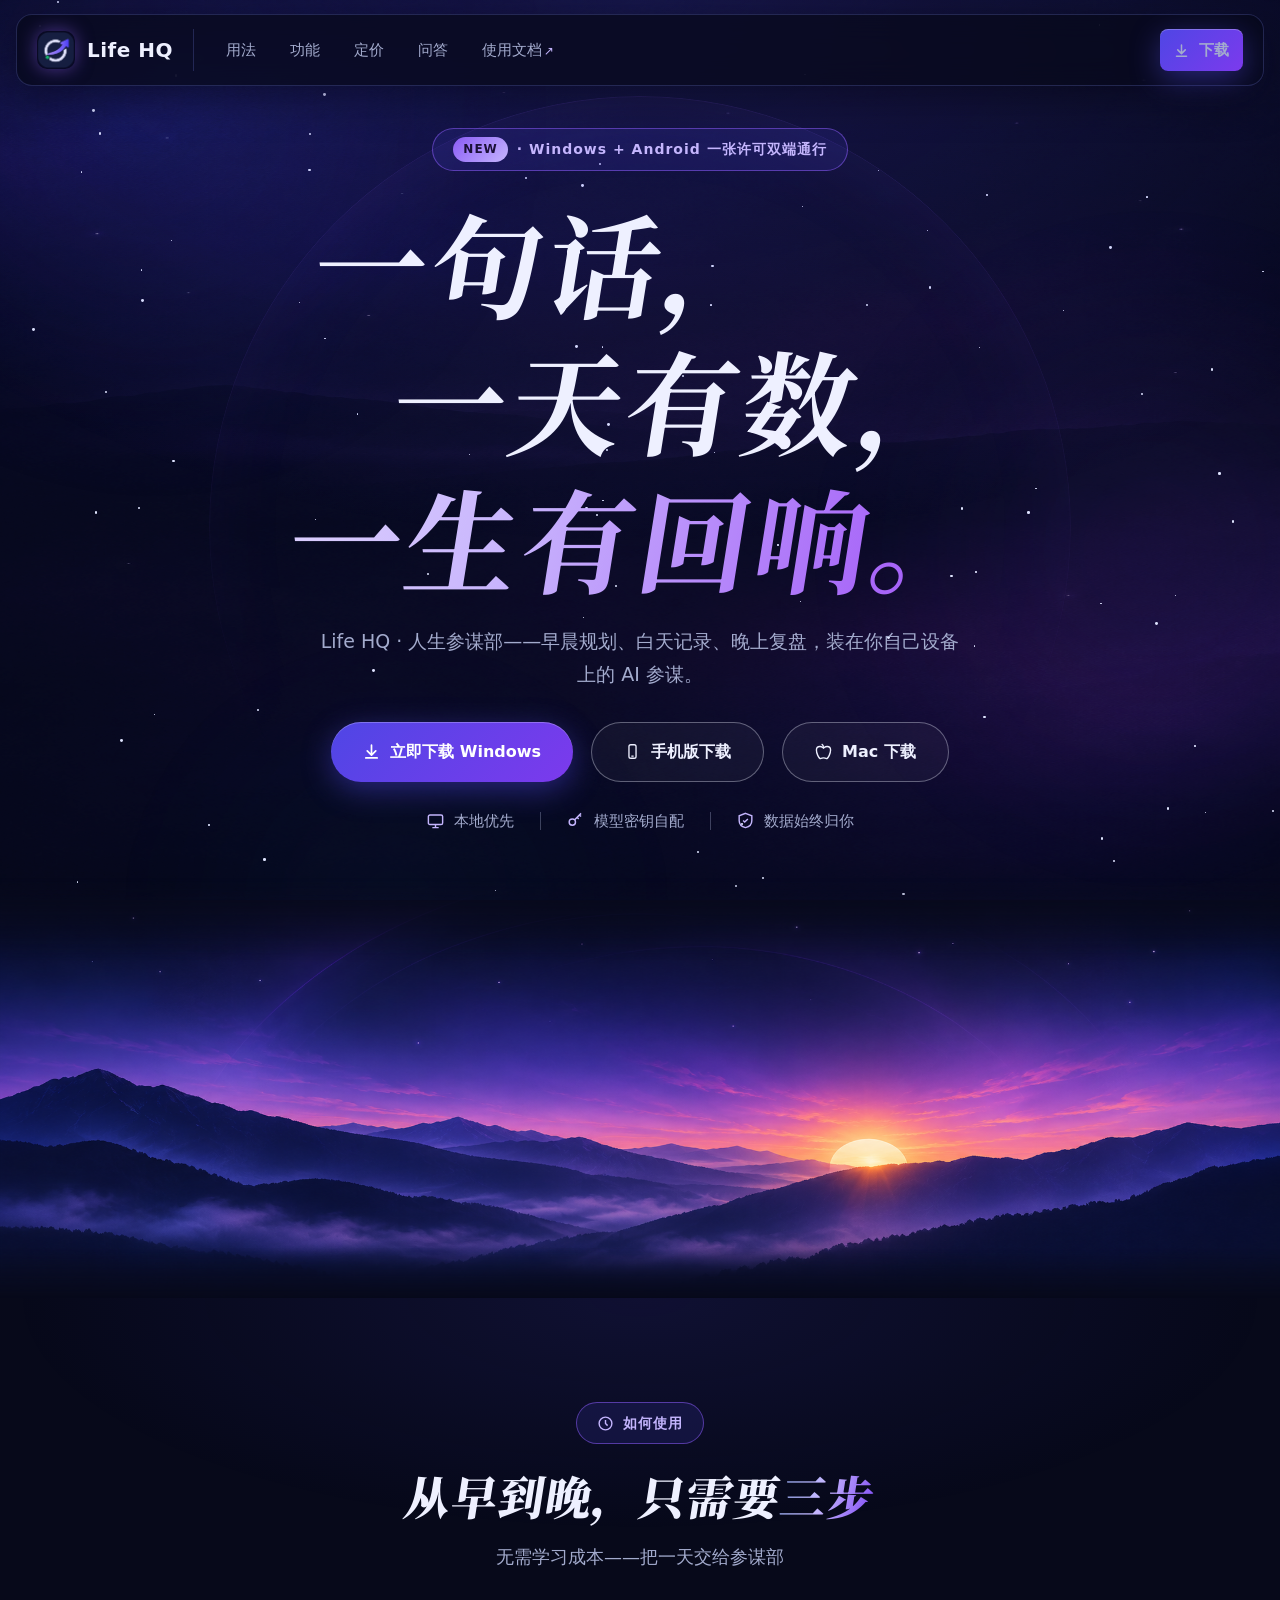
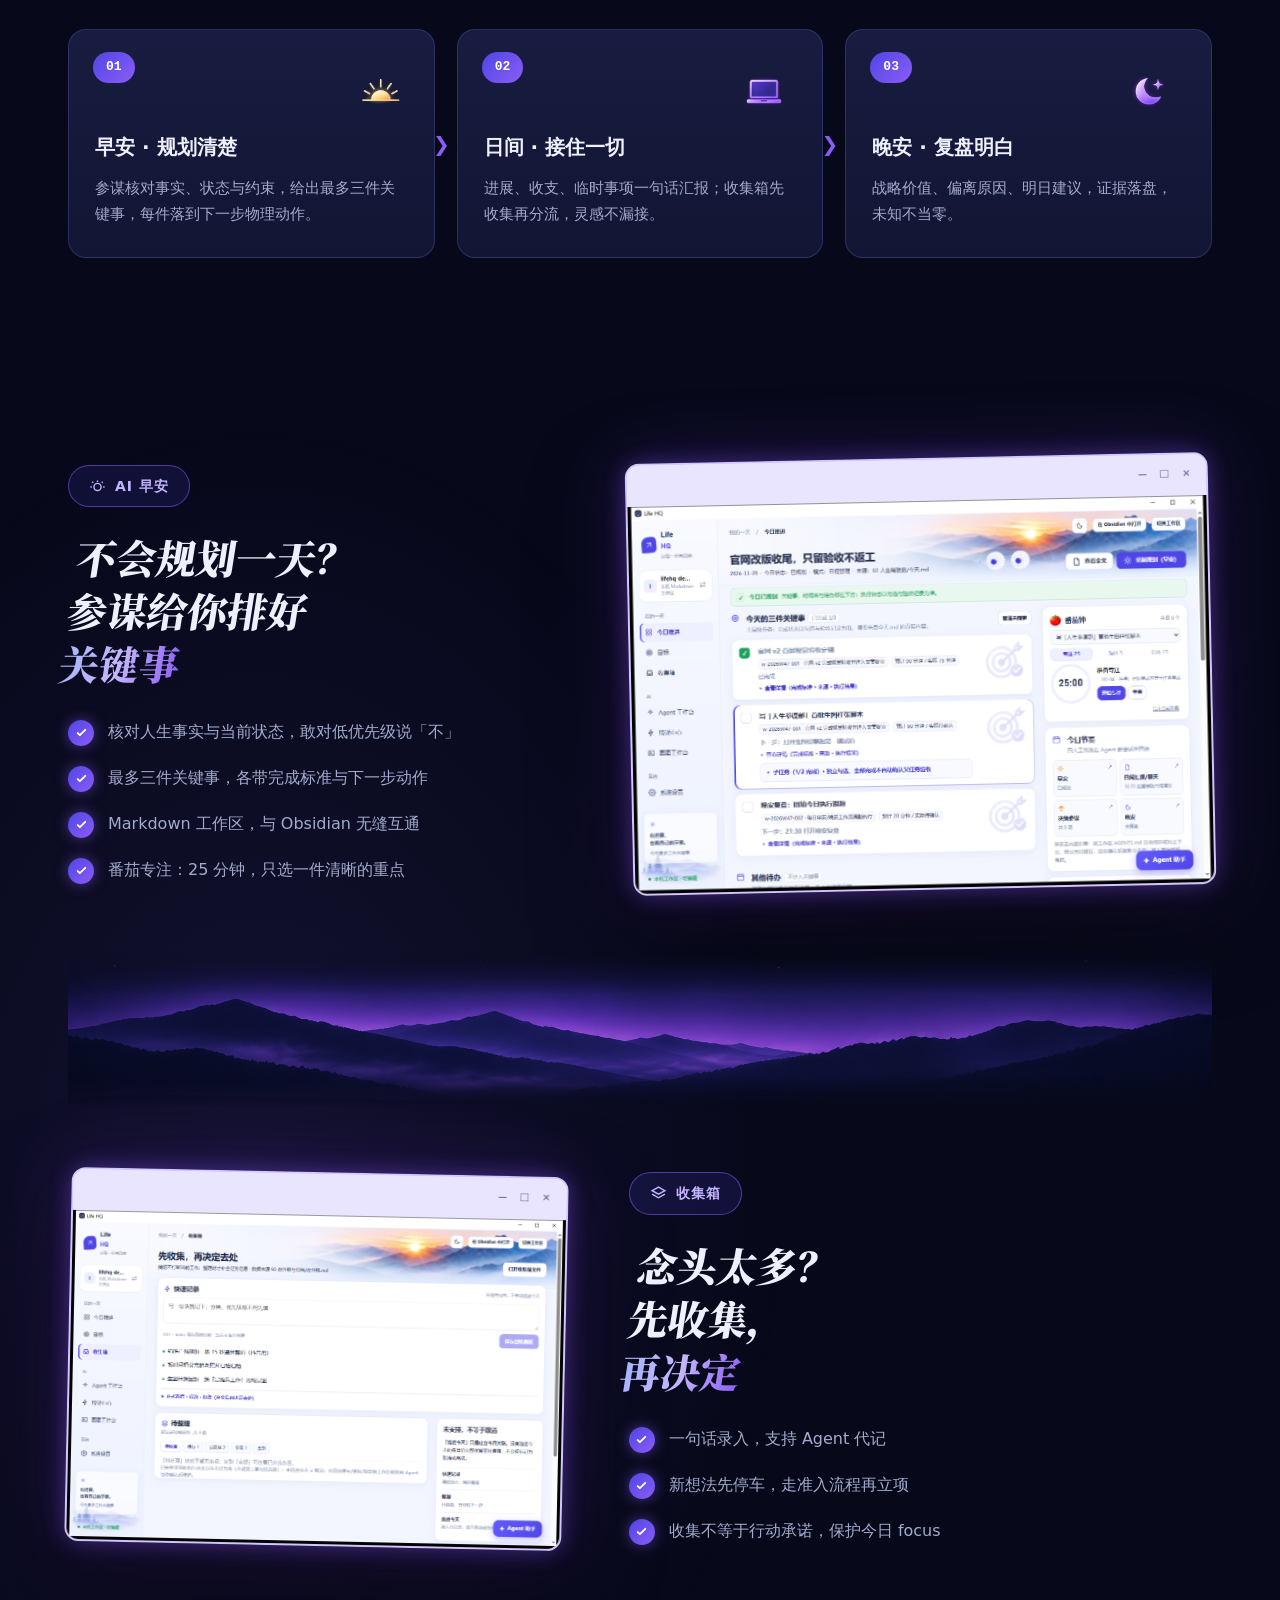
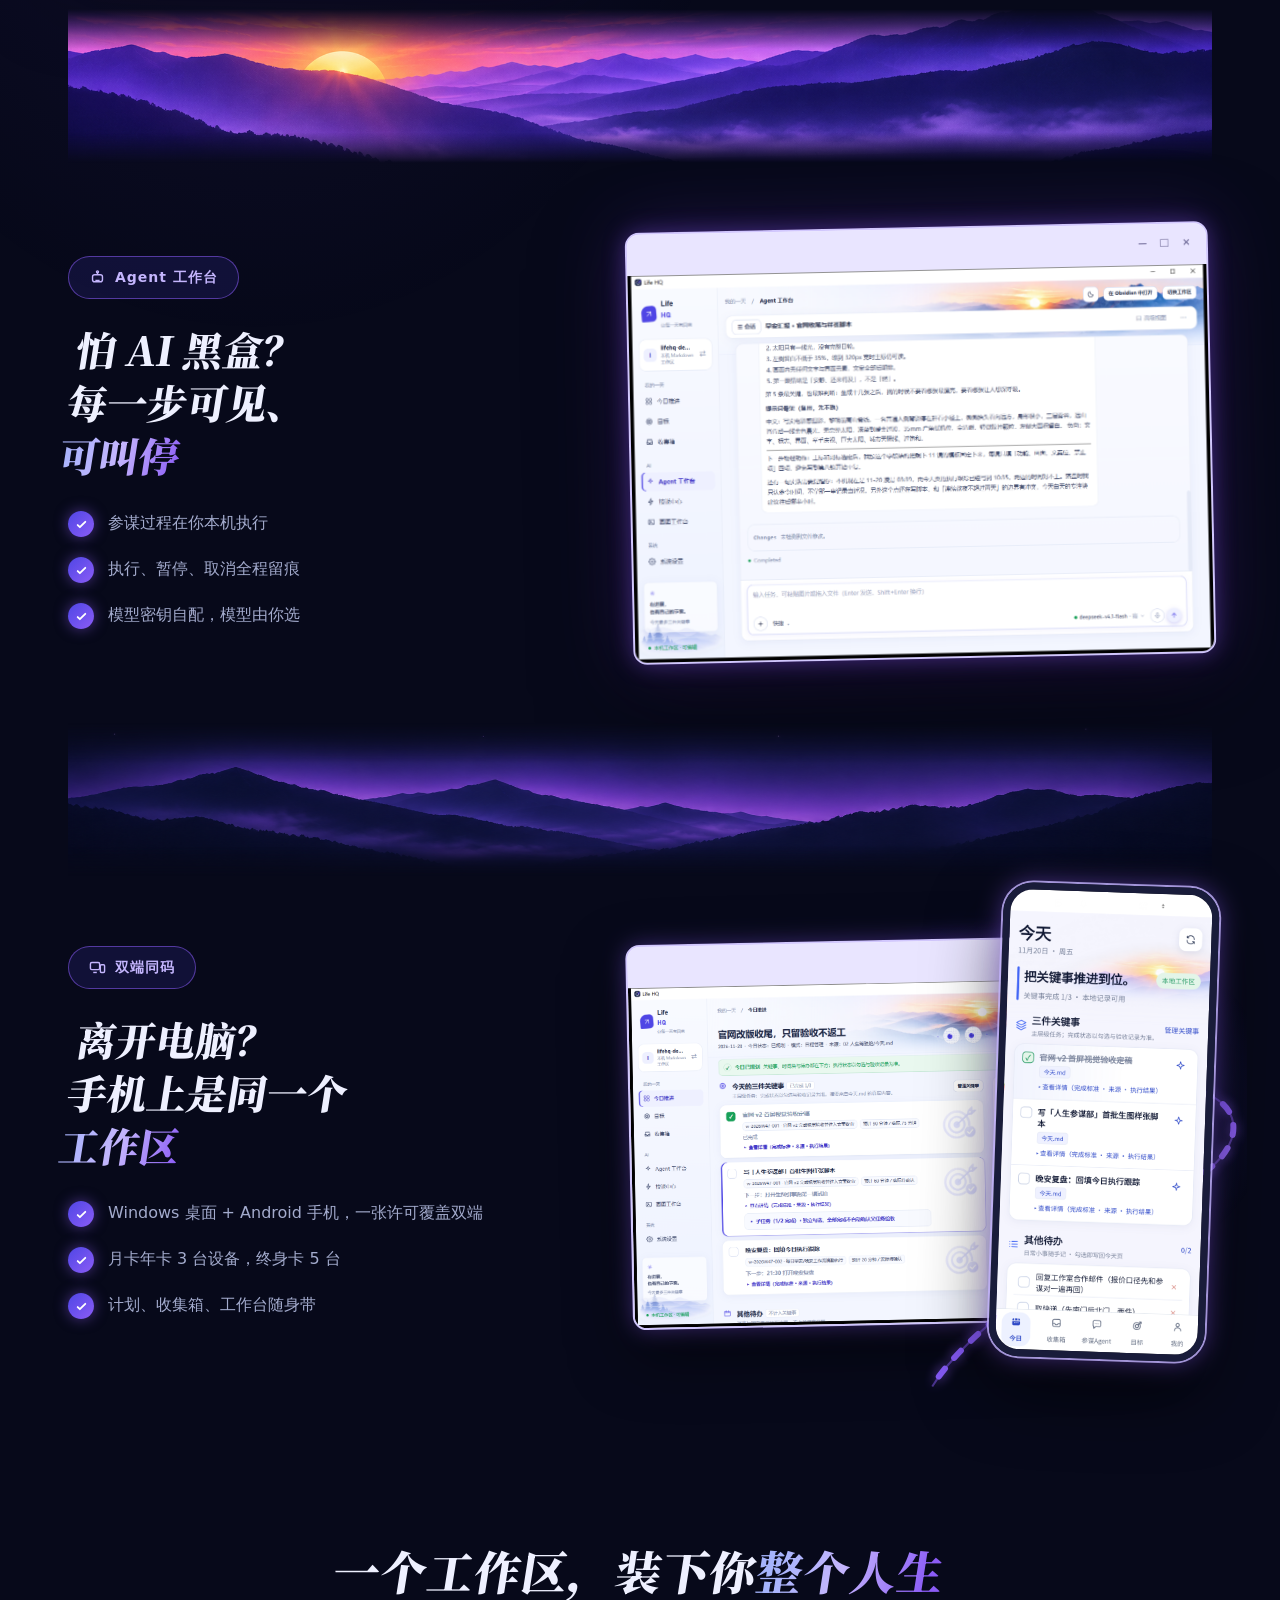
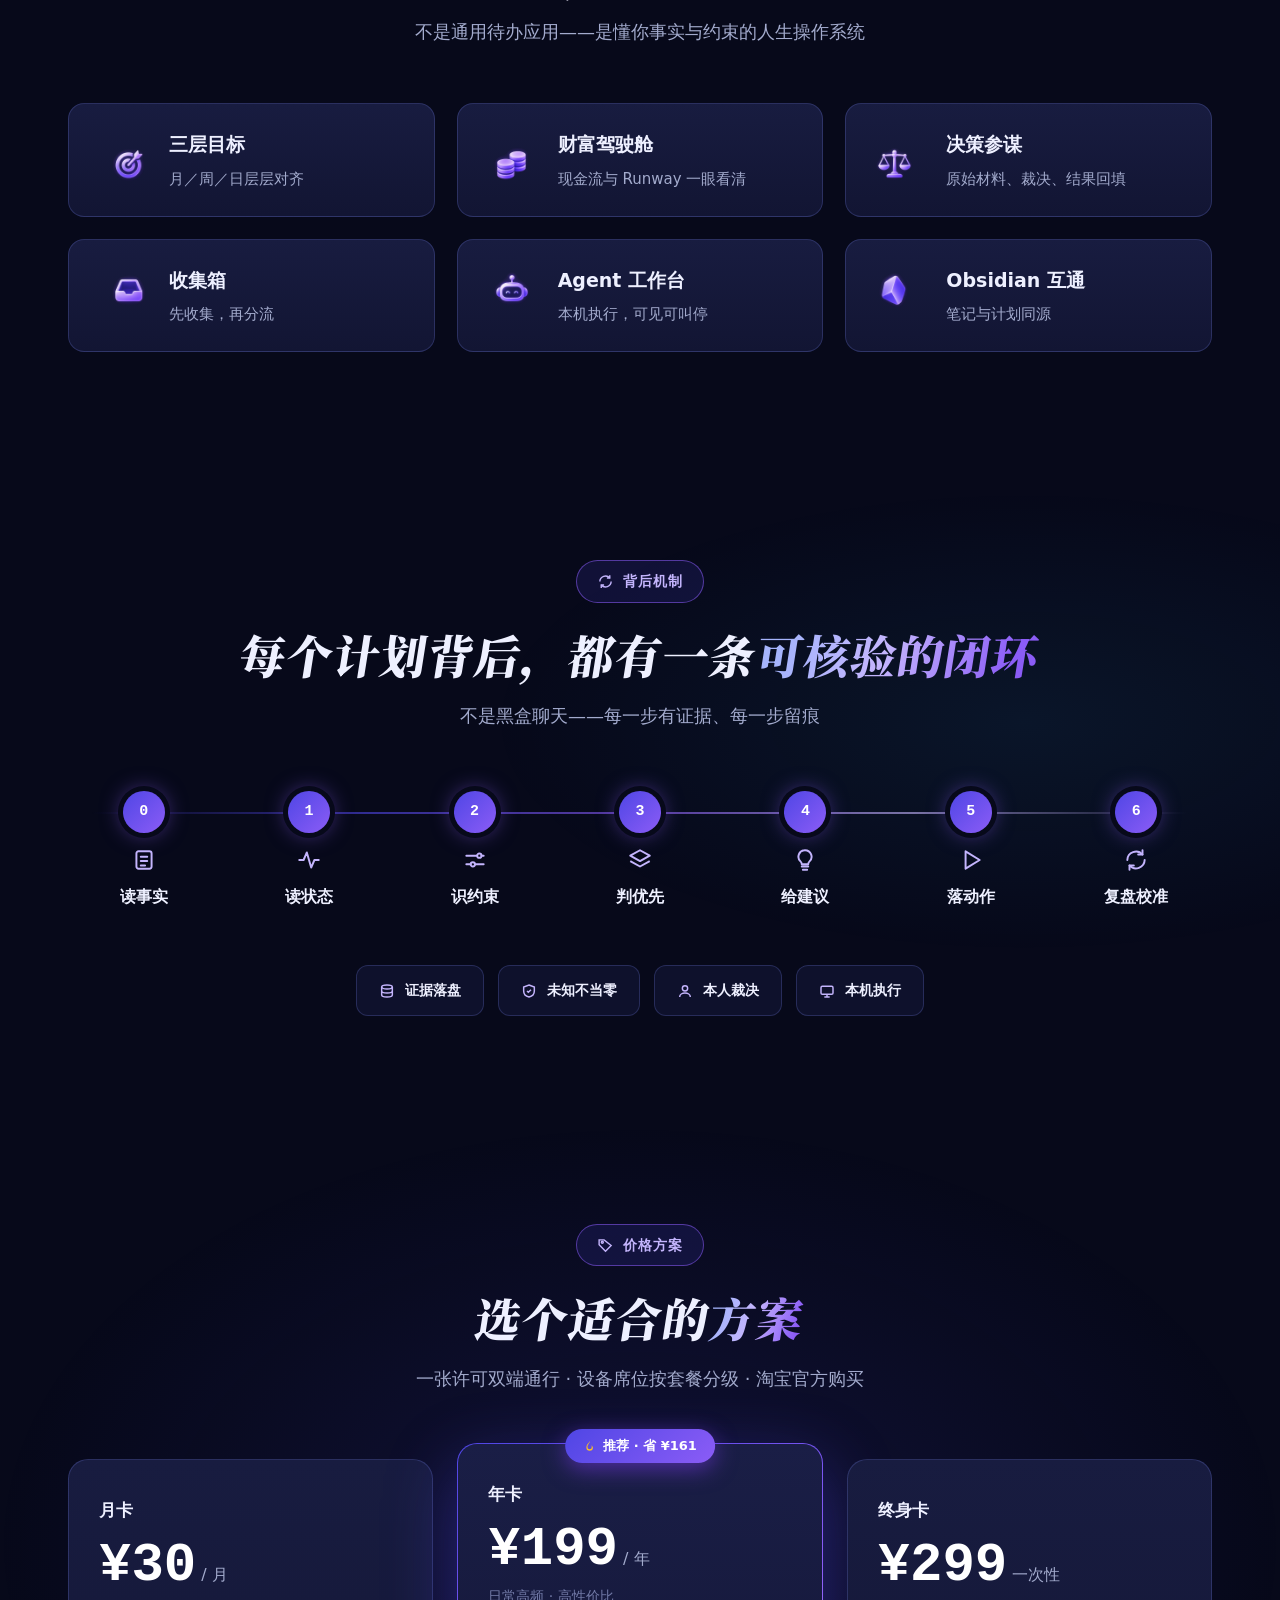
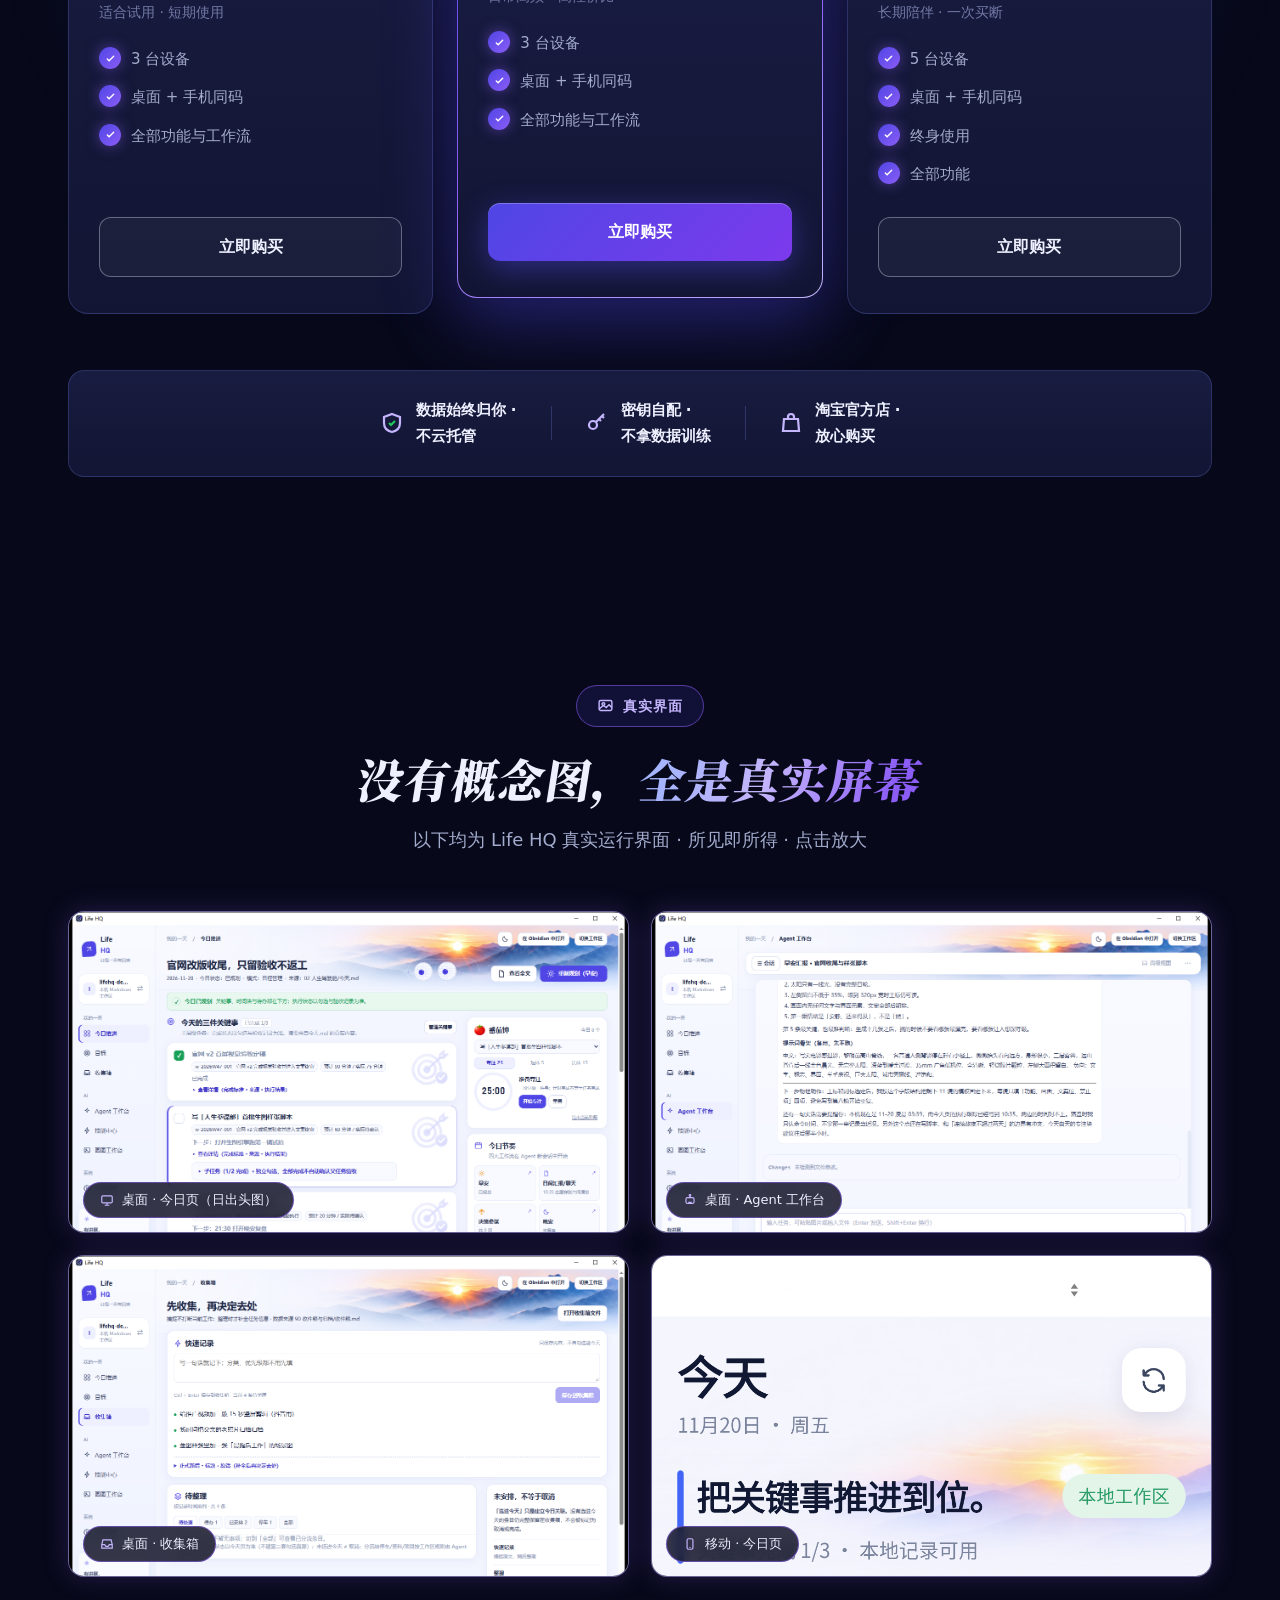
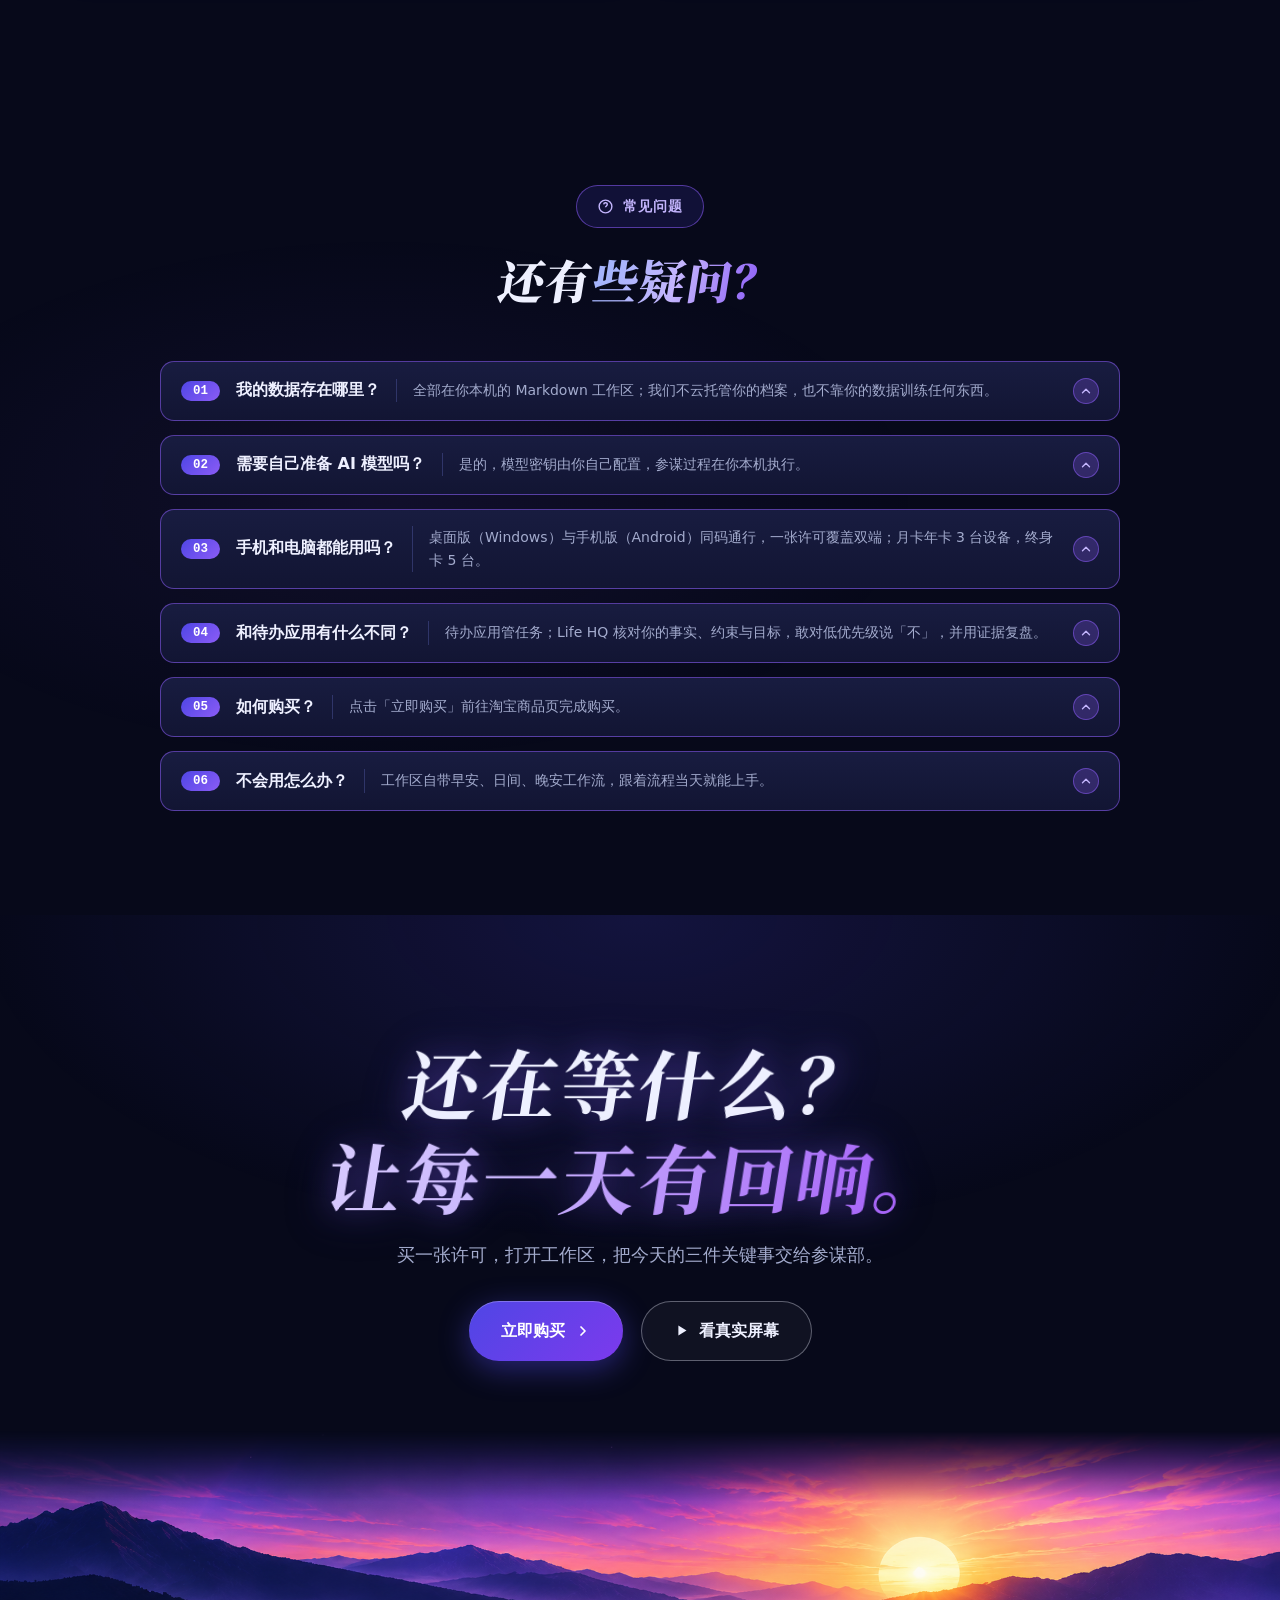
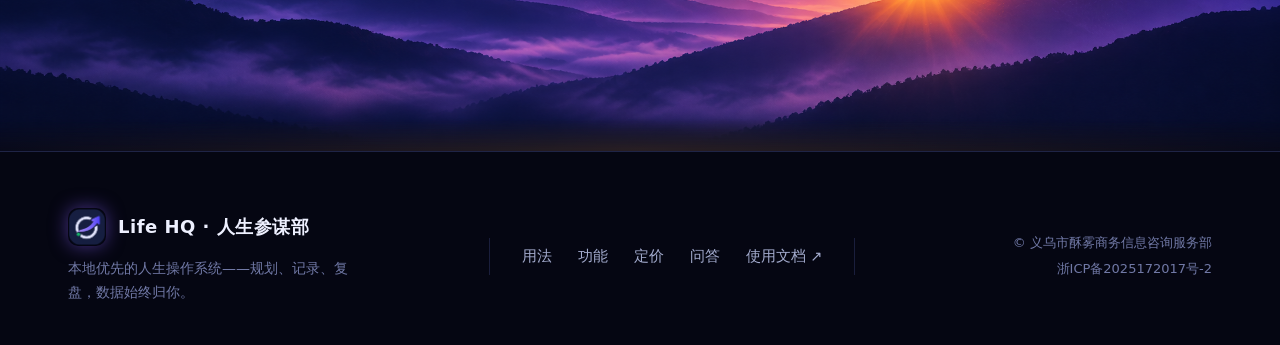
==== commit a1c52d72: "feat: 下载直链更新+手机版下载按钮与扫码浮窗——Windows 换 prod/1.0.0 直链；首屏 Windows/手机版/Mac 三颗并列，触屏点击直下 APK、桌面悬停或点击弹浅绿二维码浮" ====
--- a/index.html
+++ b/index.html
@@ -93,6 +93,7 @@
 .btn-primary:hover{transform:translateY(-2px);filter:brightness(1.12);box-shadow:0 14px 40px rgba(124,58,237,.55)}
 .btn-ghost{background:rgba(238,240,255,.04);color:var(--ice);border:1px solid rgba(238,240,255,.35)}
 .btn-ghost:hover{border-color:var(--lav);background:rgba(139,92,246,.14);transform:translateY(-2px)}
+.btn:focus-visible,.qa-h:focus-visible,.shot:focus-visible,a:focus-visible{outline:2px solid var(--lav);outline-offset:3px}
 .btn-sm{padding:10px 24px;font-size:14px}
 .pill{display:inline-flex;align-items:center;gap:9px;padding:8px 20px;border-radius:999px;
   border:1px solid var(--line-strong);background:rgba(79,70,229,.14);color:var(--lav);
@@ -127,6 +128,24 @@
 .hero .wrap{padding-bottom:0}
 .hero-sub{max-width:640px;margin:20px auto 0;color:var(--muted);font-size:clamp(15px,1.8vw,19px)}
 .hero-cta{display:flex;gap:18px;justify-content:center;flex-wrap:wrap;margin-top:30px}
+.dl-wrap{position:relative;display:inline-flex}
+.dl-pop{position:absolute;top:calc(100% + 12px);left:50%;translate:-50% 8px;z-index:70;display:flex;align-items:center;gap:16px;
+  width:368px;padding:14px 20px 14px 14px;background:#e9f9ef;border:1px solid #d2eede;border-radius:14px;
+  box-shadow:0 22px 60px rgba(3,8,18,.5);opacity:0;visibility:hidden;pointer-events:none;
+  transition:opacity .22s ease,translate .22s ease,visibility .22s}
+.dl-wrap.open .dl-pop{opacity:1;visibility:visible;translate:-50% 0;pointer-events:auto}
+.dl-wrap.above .dl-pop{top:auto;bottom:calc(100% + 12px);translate:-50% -8px}
+.dl-wrap.above.open .dl-pop{translate:-50% 0}
+.dl-wrap.above .dl-pop::before{top:auto;bottom:-6.5px;transform:rotate(225deg)}
+.dl-pop::before{content:"";position:absolute;top:-6.5px;left:50%;translate:-50% 0;width:12px;height:12px;background:#e9f9ef;
+  border-left:1px solid #d2eede;border-top:1px solid #d2eede;transform:rotate(45deg)}
+.dl-qr{flex:0 0 auto;background:#fff;border-radius:10px;padding:8px;box-shadow:0 2px 12px rgba(28,64,46,.14)}
+.dl-qr img{display:block;width:148px;height:148px}
+.dl-txt{display:flex;flex-direction:column;gap:6px;min-width:0}
+.dl-txt strong{color:#20262e;font-size:16px;font-weight:700;letter-spacing:.02em}
+.dl-txt small{color:#7b8794;font-size:12.5px;line-height:1.65}
+@media (pointer:coarse){.dl-pop{display:none}}
+@media (max-width:420px){.dl-pop{width:320px}.dl-qr img{width:120px;height:120px}}
 .trust{display:flex;justify-content:center;align-items:center;gap:0;flex-wrap:wrap;margin:26px 0 0;color:var(--muted);font-size:15px}
 .trust span{display:inline-flex;align-items:center;gap:9px;padding:0 26px}
 .trust span + span{position:relative}
@@ -407,6 +426,13 @@
     <p class="hero-sub" data-reveal style="--d:.16s">Life HQ · 人生参谋部——早晨规划、白天记录、晚上复盘，装在你自己设备上的 AI 参谋。</p>
     <div class="hero-cta" data-reveal style="--d:.22s">
       <a class="btn btn-primary" href="#" data-link="win" target="_blank" rel="noopener"><svg width="17" height="17" viewBox="0 0 24 24" fill="none" stroke="currentColor" stroke-width="2.4" stroke-linecap="round" stroke-linejoin="round"><path d="M12 3v12M6 11l6 6 6-6M4 21h16"/></svg>立即下载 Windows</a>
+      <span class="dl-wrap" id="apkWrap">
+        <a class="btn btn-ghost" href="#" data-link="apk" id="apkBtn" aria-haspopup="true" aria-expanded="false"><svg width="17" height="17" viewBox="0 0 24 24" fill="none" stroke="currentColor" stroke-width="1.9" stroke-linecap="round" stroke-linejoin="round"><rect x="7" y="2.5" width="10" height="19" rx="2.6"/><path d="M11 18.5h2"/></svg>手机版下载</a>
+        <div class="dl-pop" id="apkPop" role="dialog" aria-label="扫码下载手机版">
+          <span class="dl-qr"><img src="assets/brand/apk-qr.svg" alt="手机版 APK 下载二维码" width="148" height="148"></span>
+          <span class="dl-txt"><strong>扫码下载手机版</strong><small>将手机摄像头对准二维码，即可下载</small></span>
+        </div>
+      </span>
       <a class="btn btn-ghost" href="#" data-link="mac"><svg width="17" height="17" viewBox="0 0 24 24" fill="none" stroke="currentColor" stroke-width="1.9" stroke-linecap="round" stroke-linejoin="round"><path d="M12 20.94c1.5 0 2.75 1.06 4 1.06 3 0 6-8 6-12.22A4.91 4.91 0 0 0 17 5c-2.22 0-4 1.44-5 2-1-.56-2.78-2-5-2a4.9 4.9 0 0 0-5 4.78C2 14 5 22 8 22c1.25 0 2.5-1.06 4-1.06Z"/><path d="M10 2c1 .5 2 2 2 5"/></svg>Mac 下载</a>
     </div>
     <div class="trust" data-reveal style="--d:.28s">
@@ -726,7 +752,8 @@
   var LINKS = {
     buy: "https://item.taobao.com/item.htm?ft=t&id=1096984688103",
     docs: "https://my.feishu.cn/docx/GErMd6azBoQ47FxKHCBcho1bnwd",
-    win: "https://ota.lifehq.vip/desktop/release/1.0.0/lifehq-desktop-1.0.0-x64-setup.exe",
+    win: "https://ota.lifehq.vip/prod/1.0.0/LifeHQ_1.0.0_x64-setup.exe",
+    apk: "https://ota.lifehq.vip/mobile/prod/1.0.0/LifeHQ-mobile_1.0.0-arm64.apk",
     mac: ""
   };
   var reduced = window.matchMedia("(prefers-reduced-motion: reduce)").matches;
@@ -744,6 +771,7 @@
       else { a.addEventListener("click", function(e){ e.preventDefault(); toast("Mac 版正在打包，完成后此处开放下载；可先用 Windows 版"); }); }
       return;
     }
+    if (k === "apk") { a.href = LINKS.apk; return; }
     if (k === "docs") {
       if (LINKS.docs) { a.href = LINKS.docs; }
       else {
@@ -754,6 +782,37 @@
       }
     }
   });
+
+  /* APK 二维码浮窗：桌面悬停/点击弹出，触屏设备按钮直链下载 */
+  var apkWrap = document.getElementById("apkWrap");
+  var apkBtn = document.getElementById("apkBtn");
+  var finePointer = window.matchMedia("(hover:hover) and (pointer:fine)").matches;
+  if (apkWrap && finePointer) {
+    var pinned = false, hideT = 0;
+    var setOpen = function(on){
+      apkWrap.classList.toggle("open", on);
+      apkBtn.setAttribute("aria-expanded", on ? "true" : "false");
+    };
+    var show = function(){
+      clearTimeout(hideT);
+      var r = apkBtn.getBoundingClientRect();
+      var ph = apkPop.offsetHeight || 194;
+      apkWrap.classList.toggle("above", r.bottom + 12 + ph > window.innerHeight - 8);
+      setOpen(true);
+    };
+    var hide = function(){ pinned = false; setOpen(false); };
+    var hideSoon = function(){ clearTimeout(hideT); hideT = setTimeout(function(){ if (!pinned) setOpen(false); }, 240); };
+    apkWrap.addEventListener("mouseenter", show);
+    apkWrap.addEventListener("mouseleave", hideSoon);
+    apkBtn.addEventListener("focus", show);
+    apkWrap.addEventListener("focusout", function(e){ if (!apkWrap.contains(e.relatedTarget)) hideSoon(); });
+    apkBtn.addEventListener("click", function(e){ e.preventDefault(); pinned = !pinned; setOpen(pinned); });
+    document.addEventListener("click", function(e){ if (!apkWrap.contains(e.target)) hide(); });
+    document.addEventListener("keydown", function(e){ if (e.key === "Escape") hide(); });
+    var reposition = function(){ if (apkWrap.classList.contains("open")) show(); };
+    window.addEventListener("scroll", reposition, { passive: true });
+    window.addEventListener("resize", reposition);
+  }
 
   /* stars */
   var stars = document.getElementById("stars");
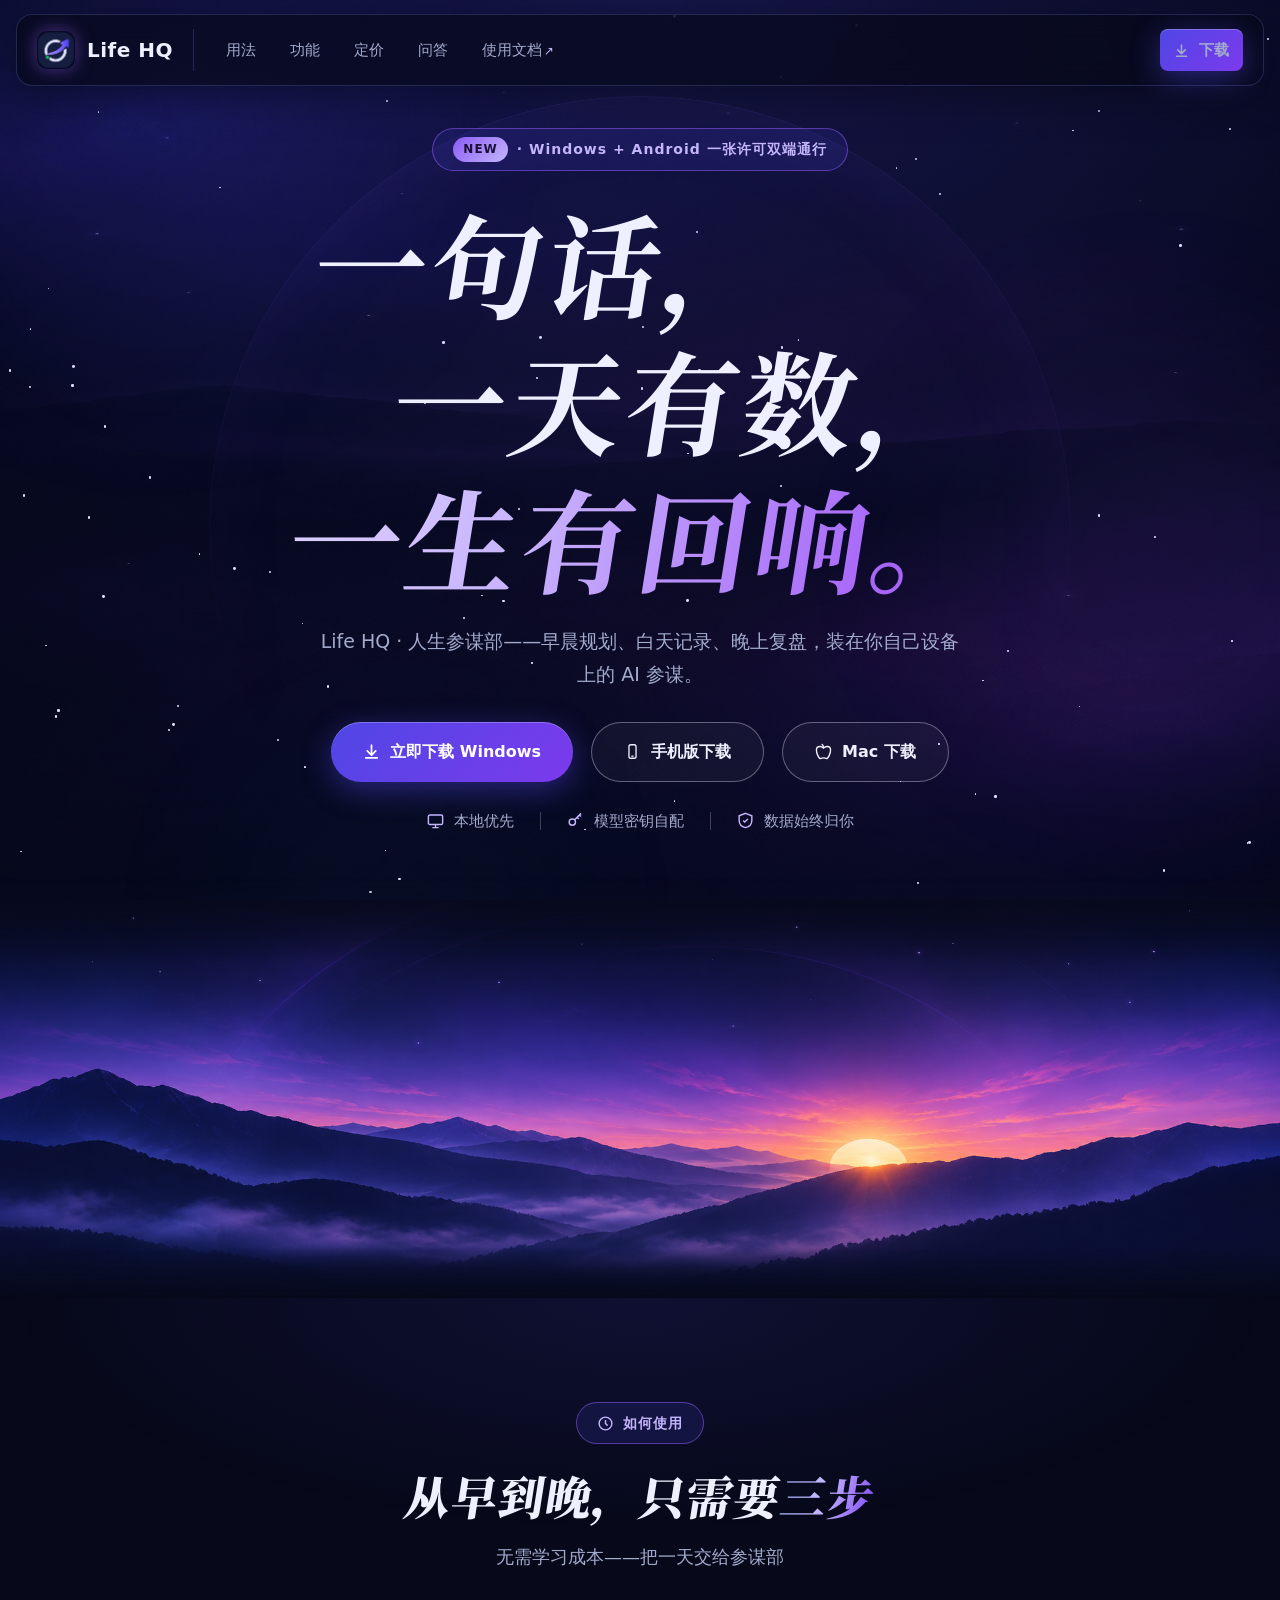
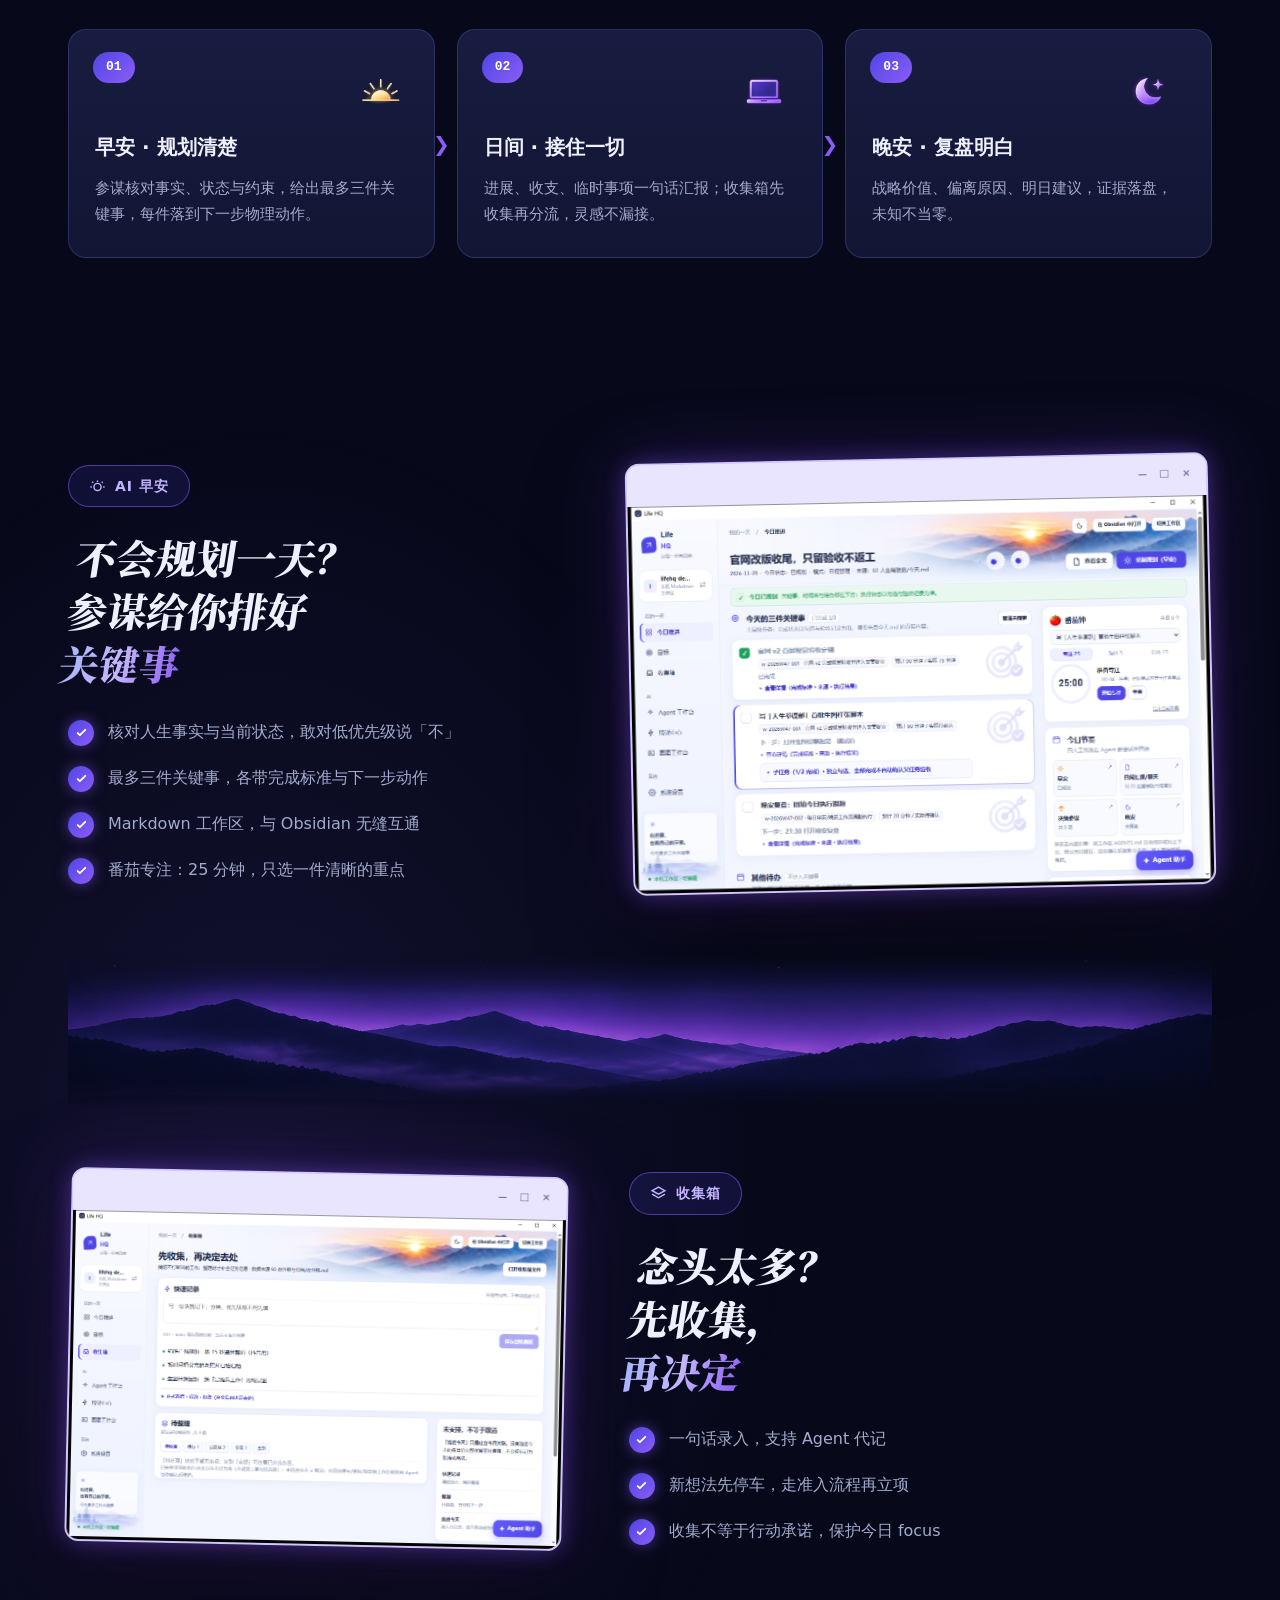
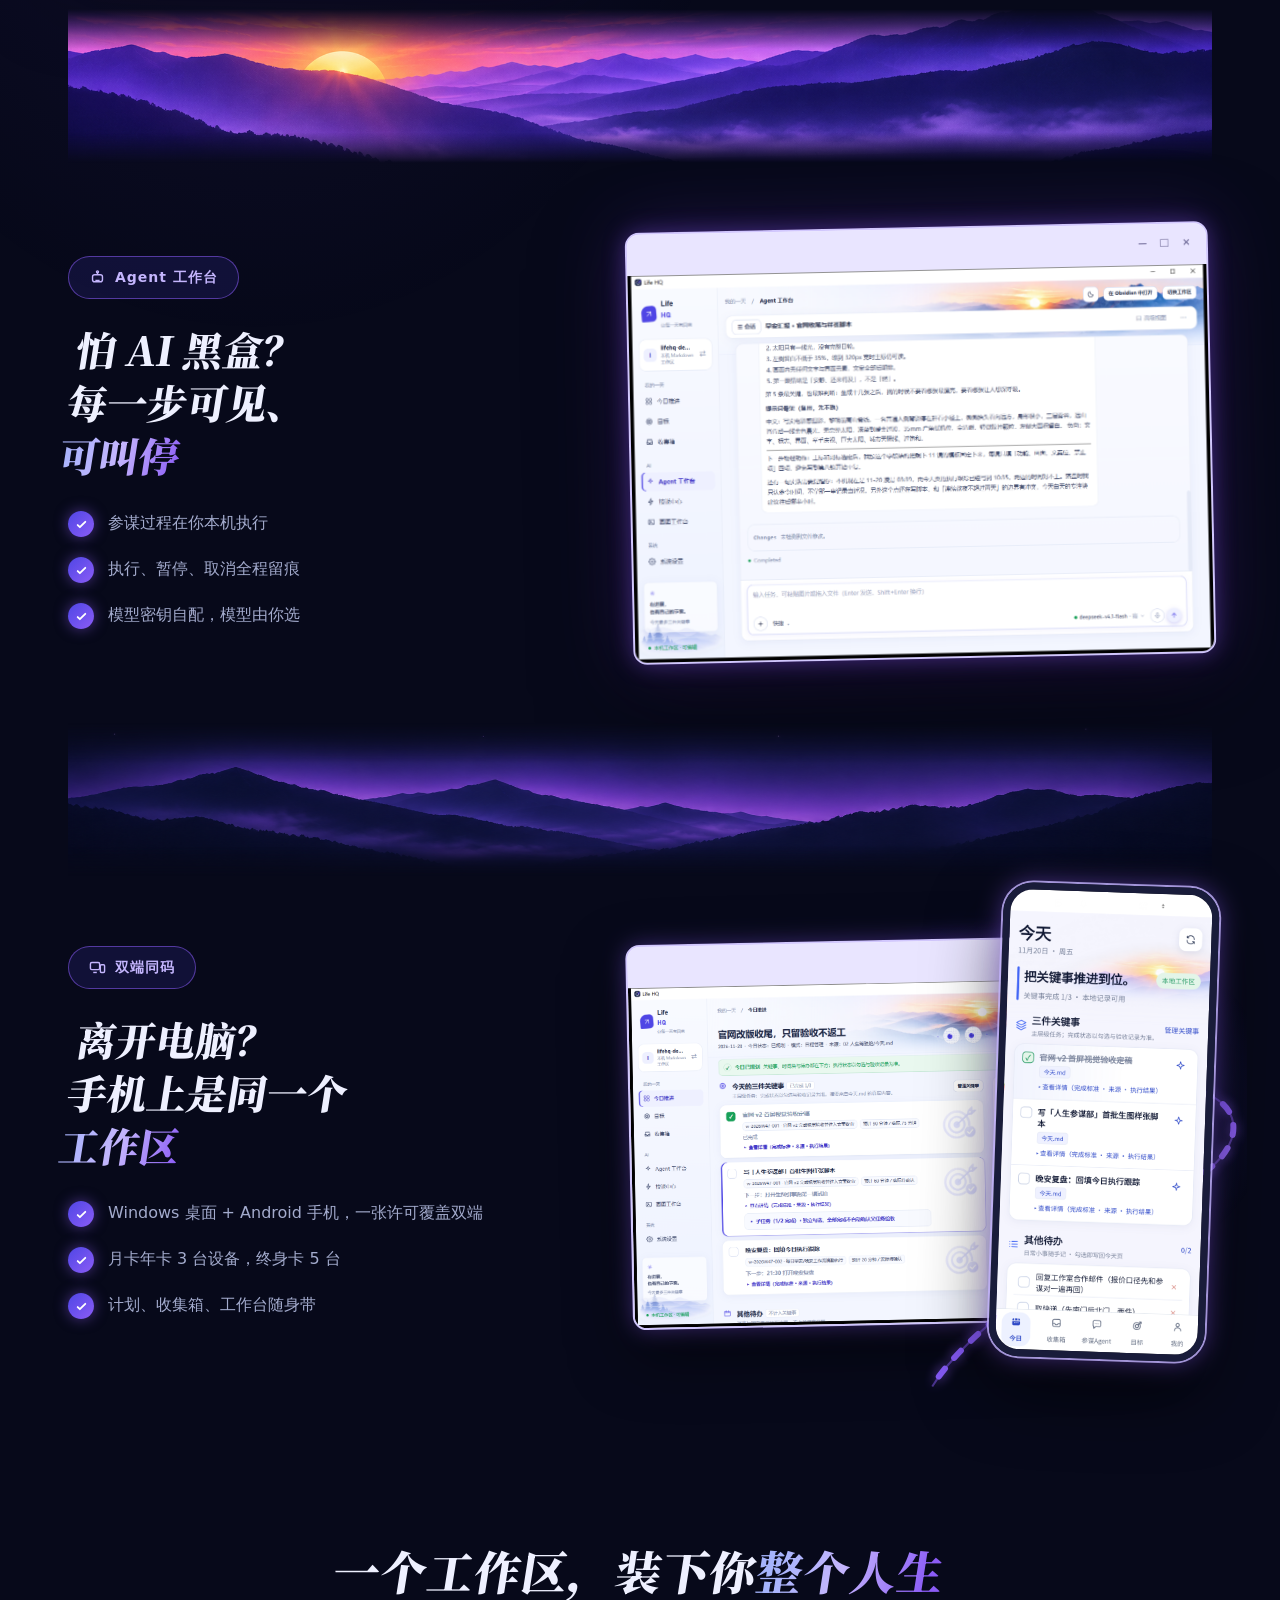
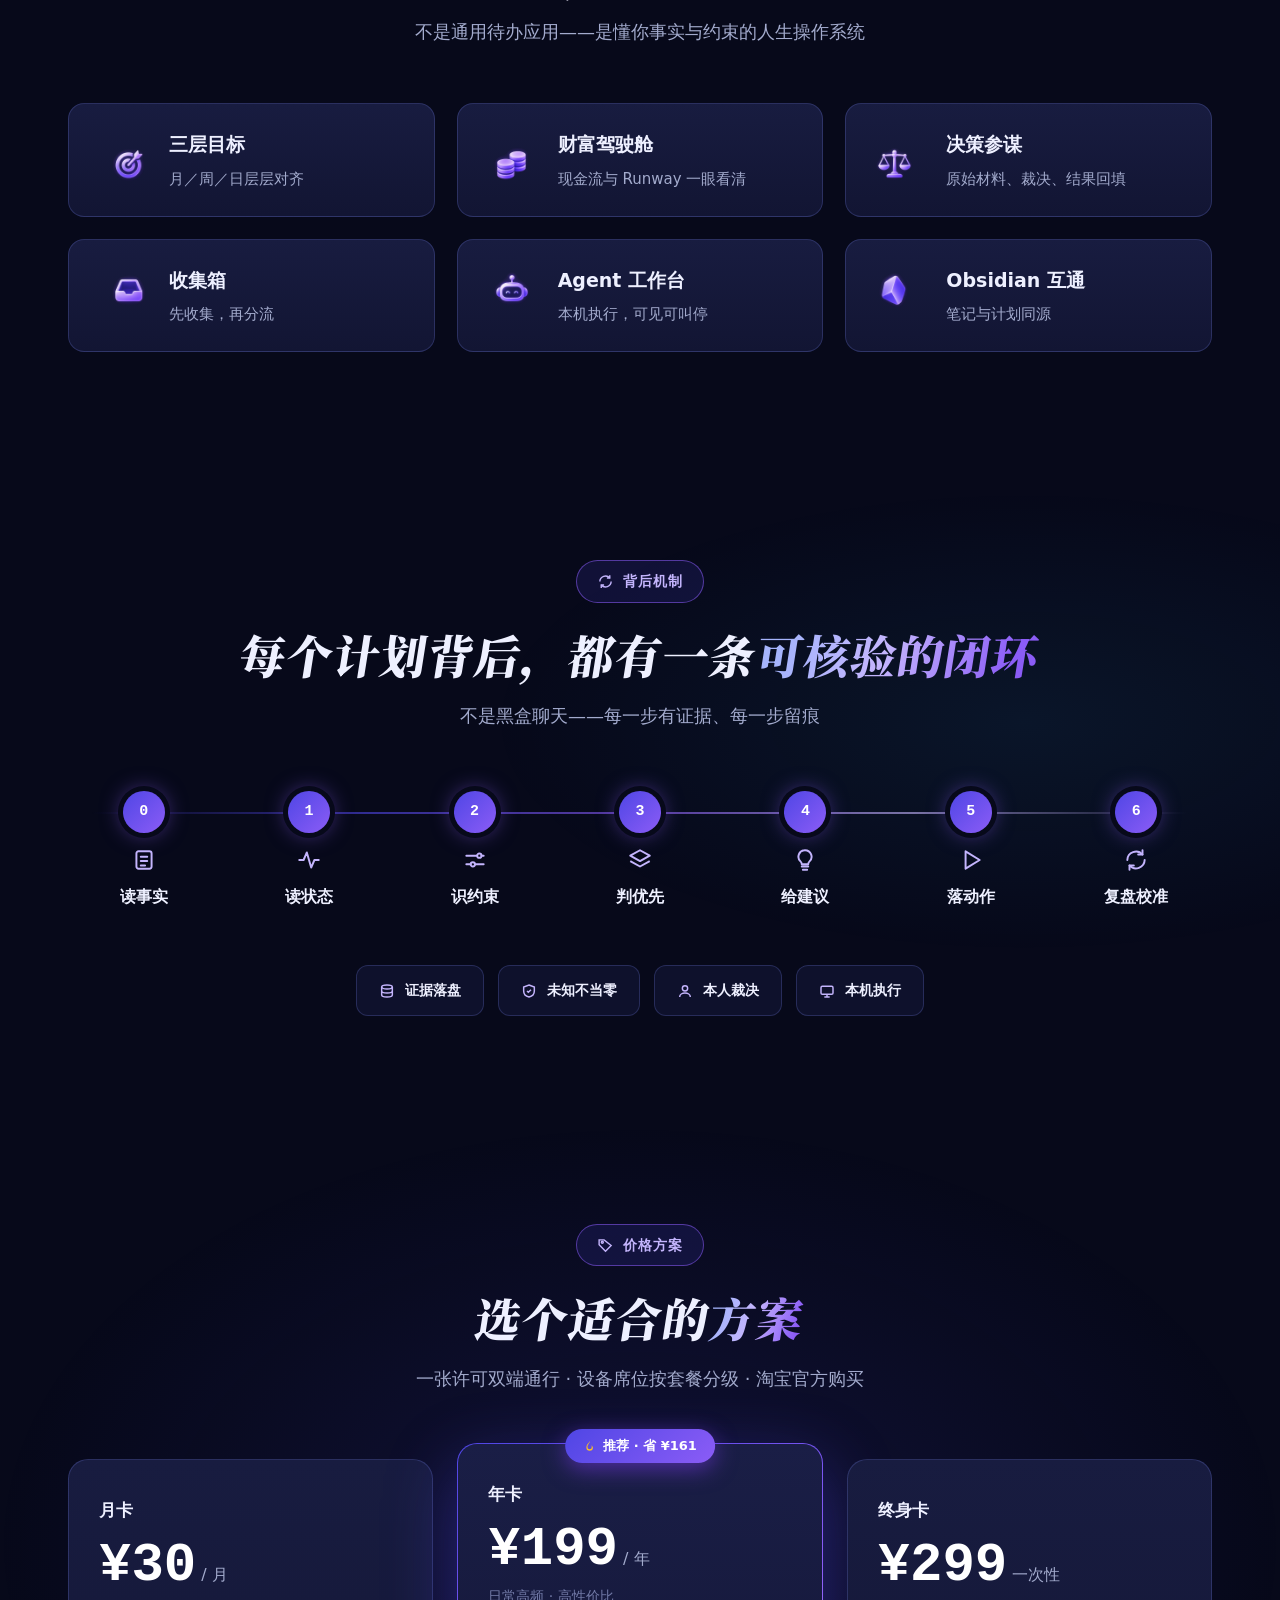
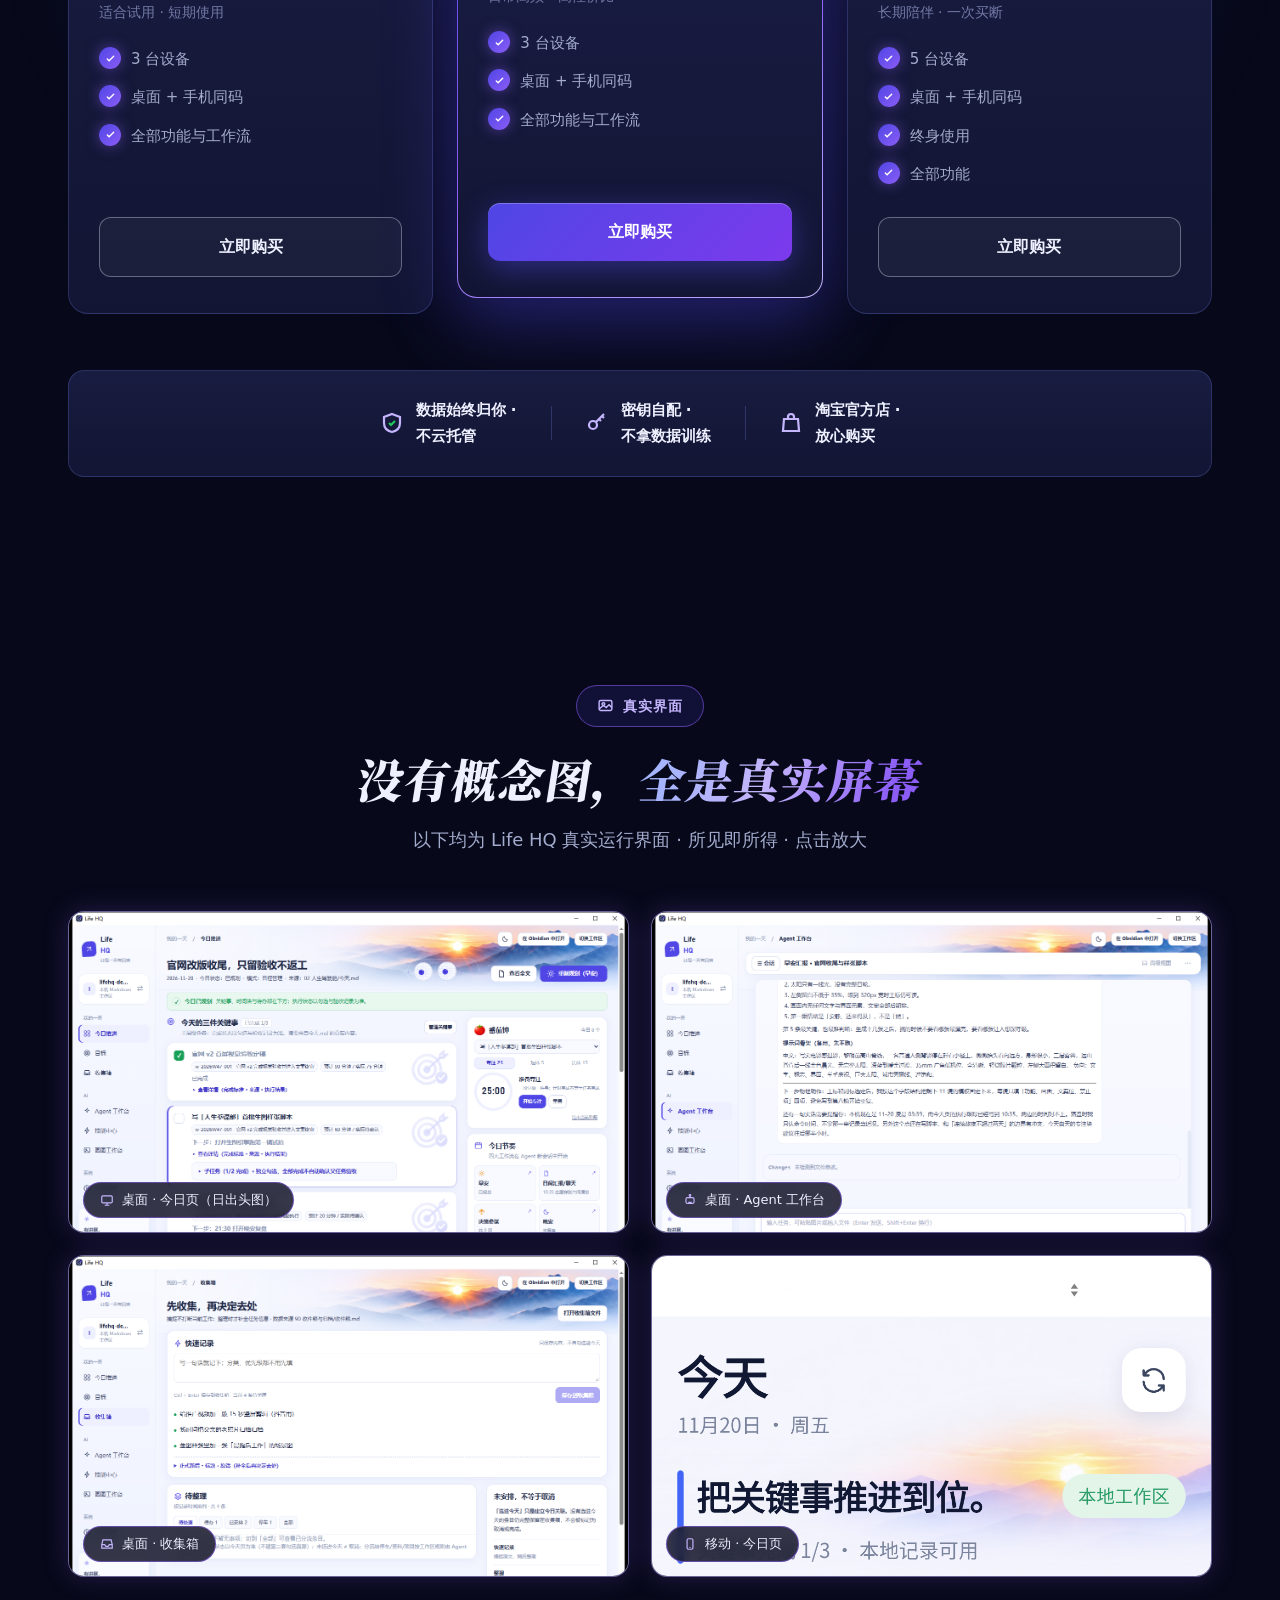
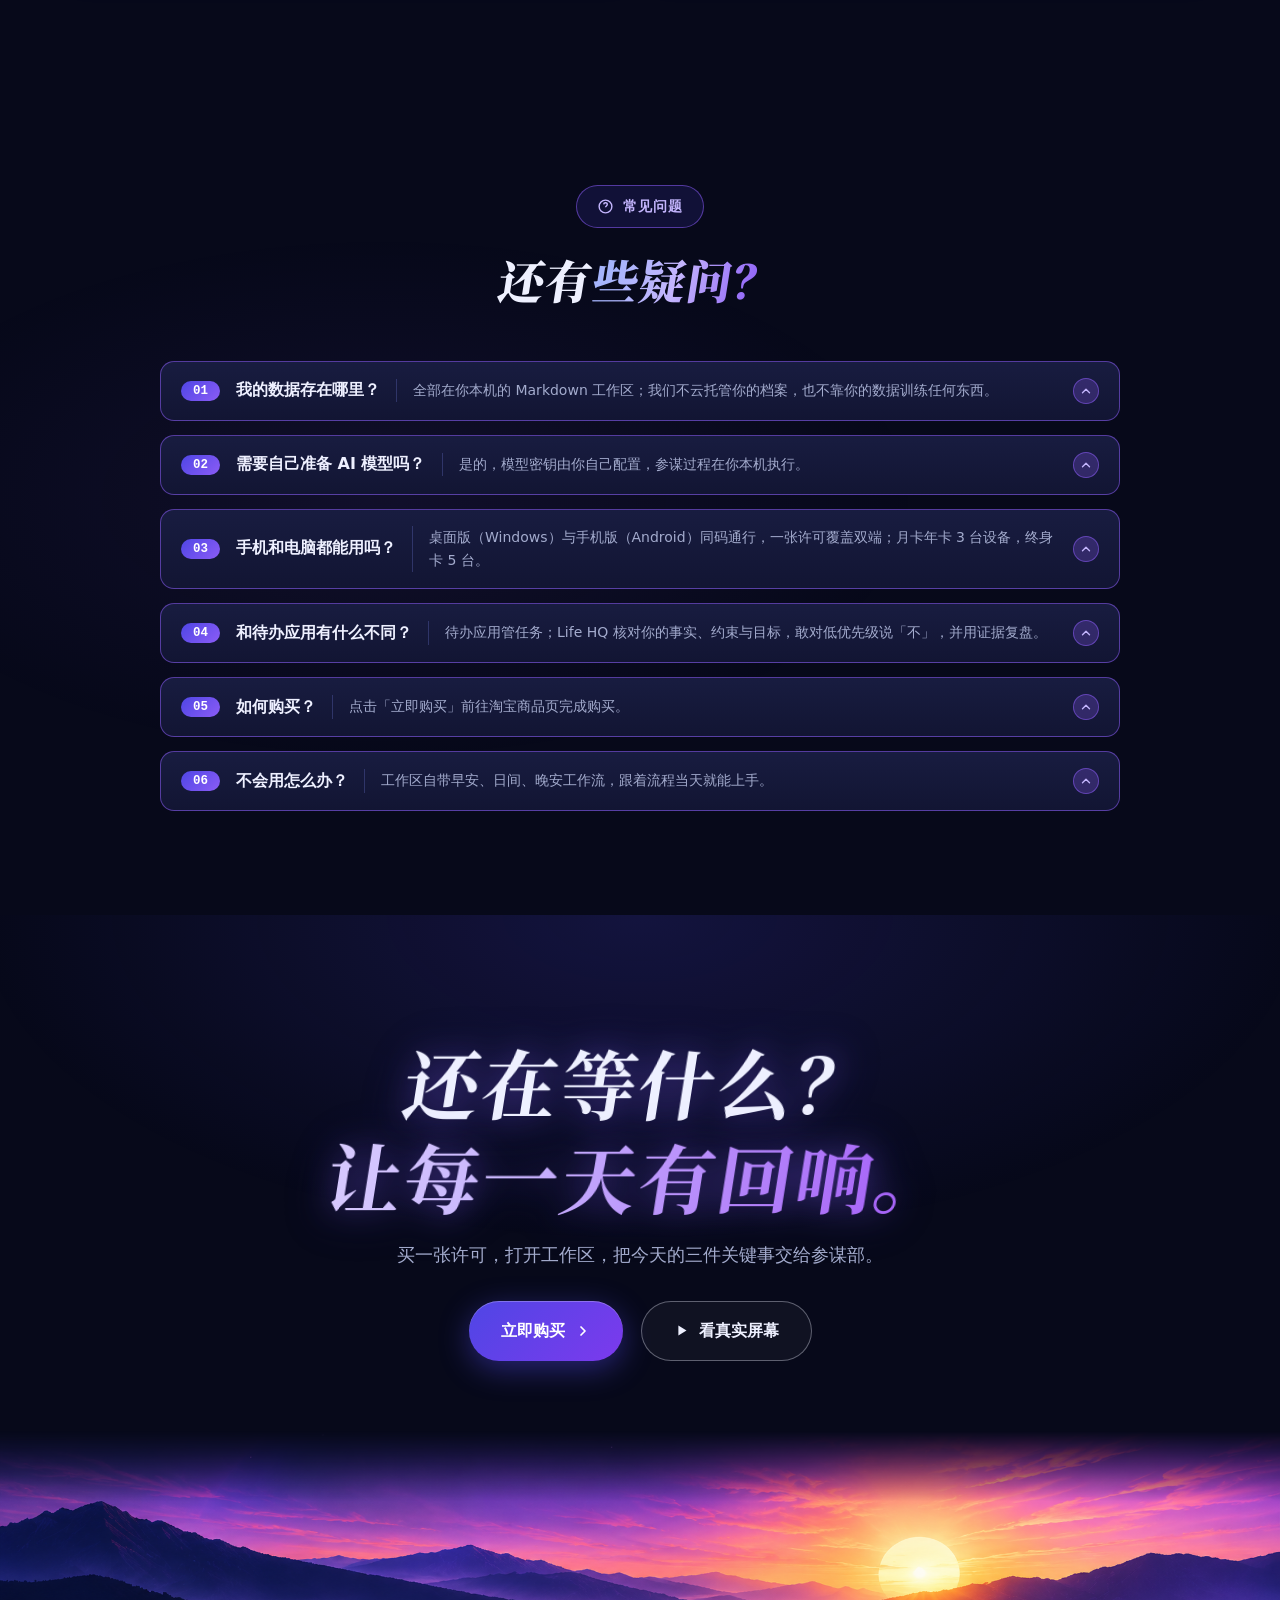
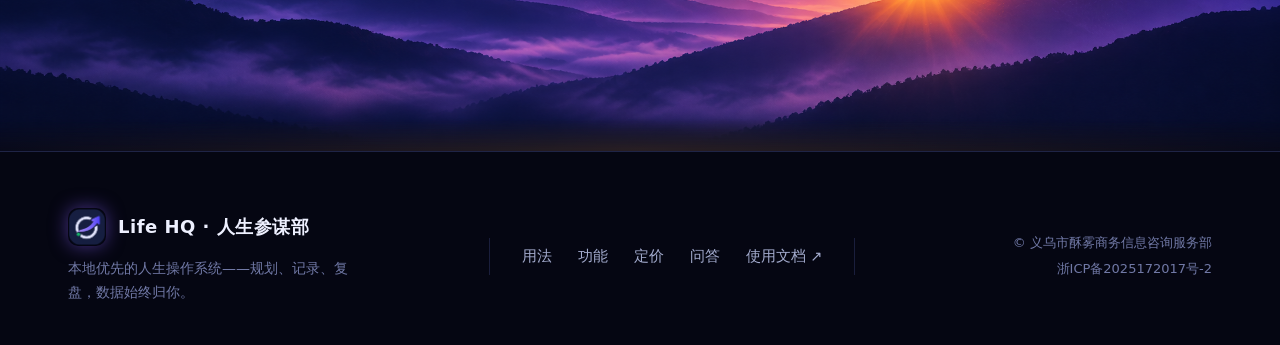
==== commit 7506aa9a: "fix: Windows 下载链接切 canonical 键（desktop/prod/1.0.0/，OSS 目录统一轮）" ====
--- a/index.html
+++ b/index.html
@@ -752,7 +752,7 @@
   var LINKS = {
     buy: "https://item.taobao.com/item.htm?ft=t&id=1096984688103",
     docs: "https://my.feishu.cn/docx/GErMd6azBoQ47FxKHCBcho1bnwd",
-    win: "https://ota.lifehq.vip/prod/1.0.0/LifeHQ_1.0.0_x64-setup.exe",
+    win: "https://ota.lifehq.vip/desktop/prod/1.0.0/LifeHQ_1.0.0_x64-setup.exe",
     apk: "https://ota.lifehq.vip/mobile/prod/1.0.0/LifeHQ-mobile_1.0.0-arm64.apk",
     mac: ""
   };
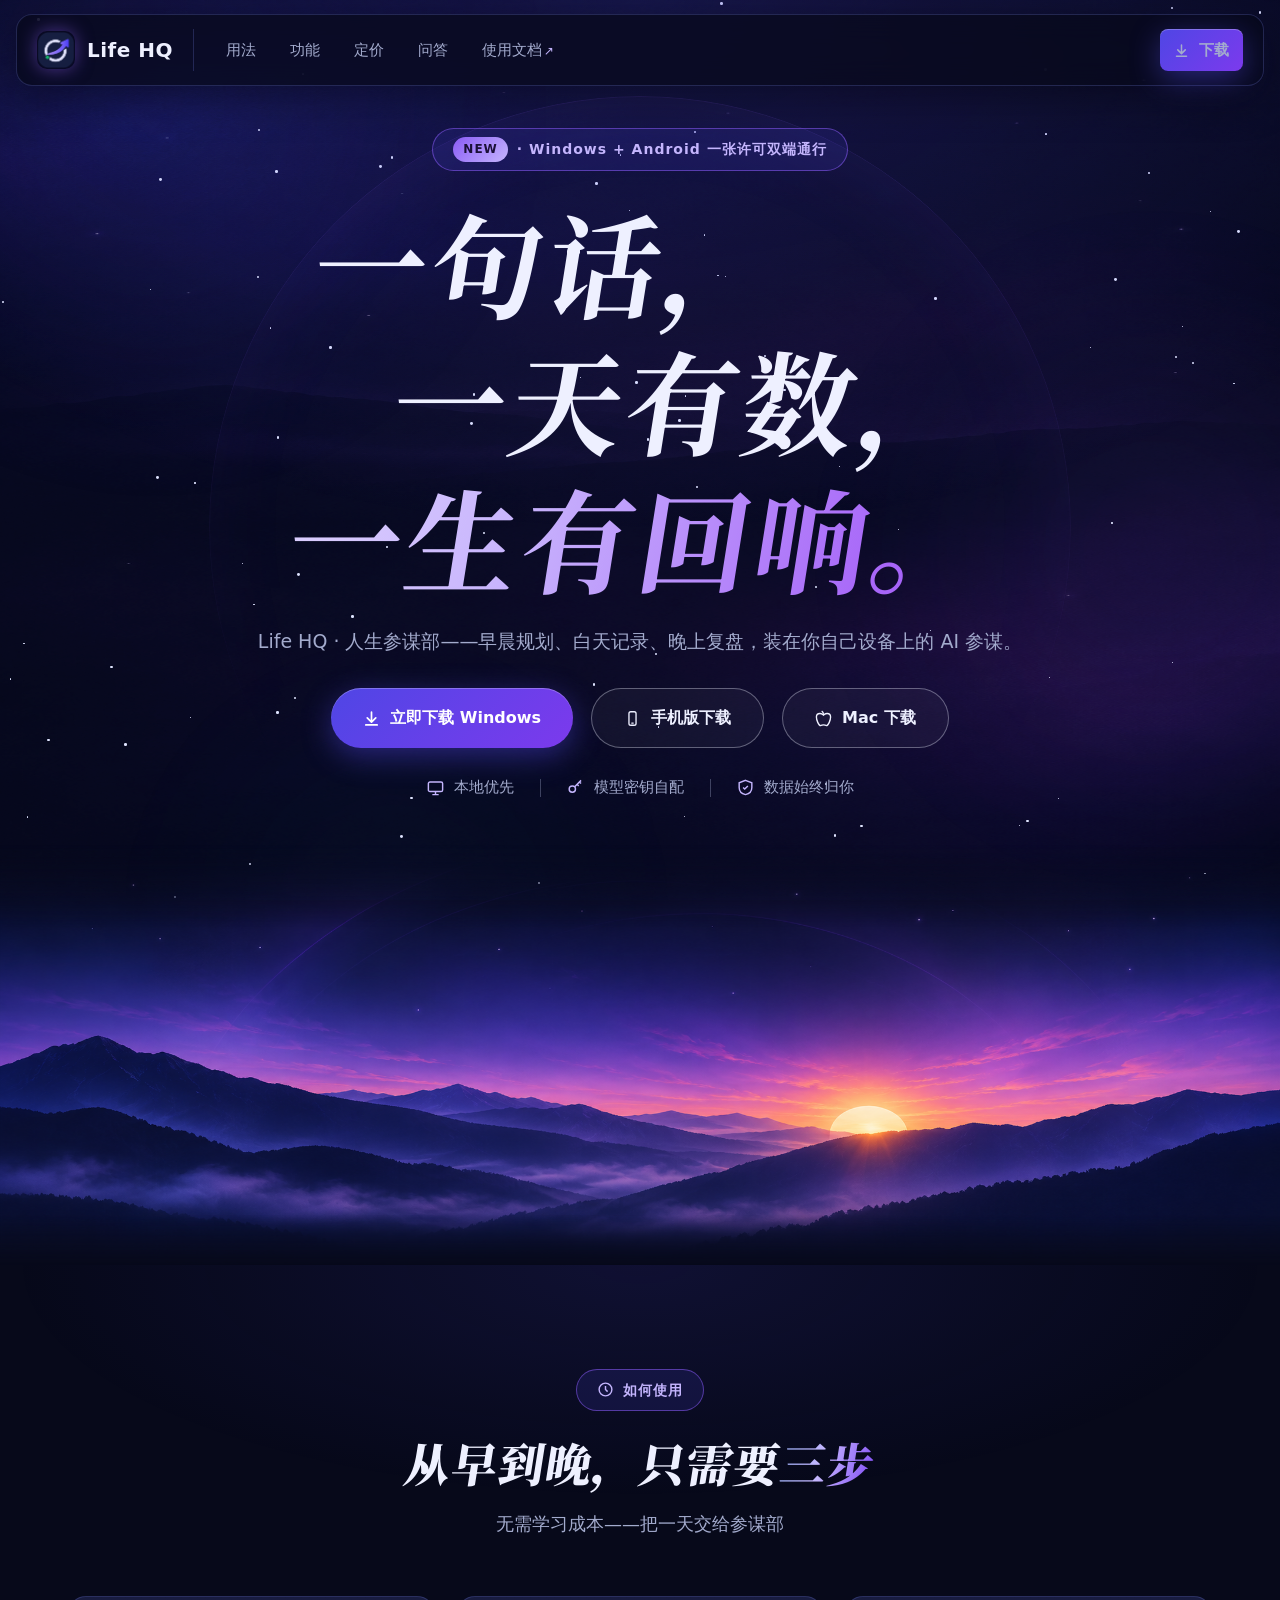
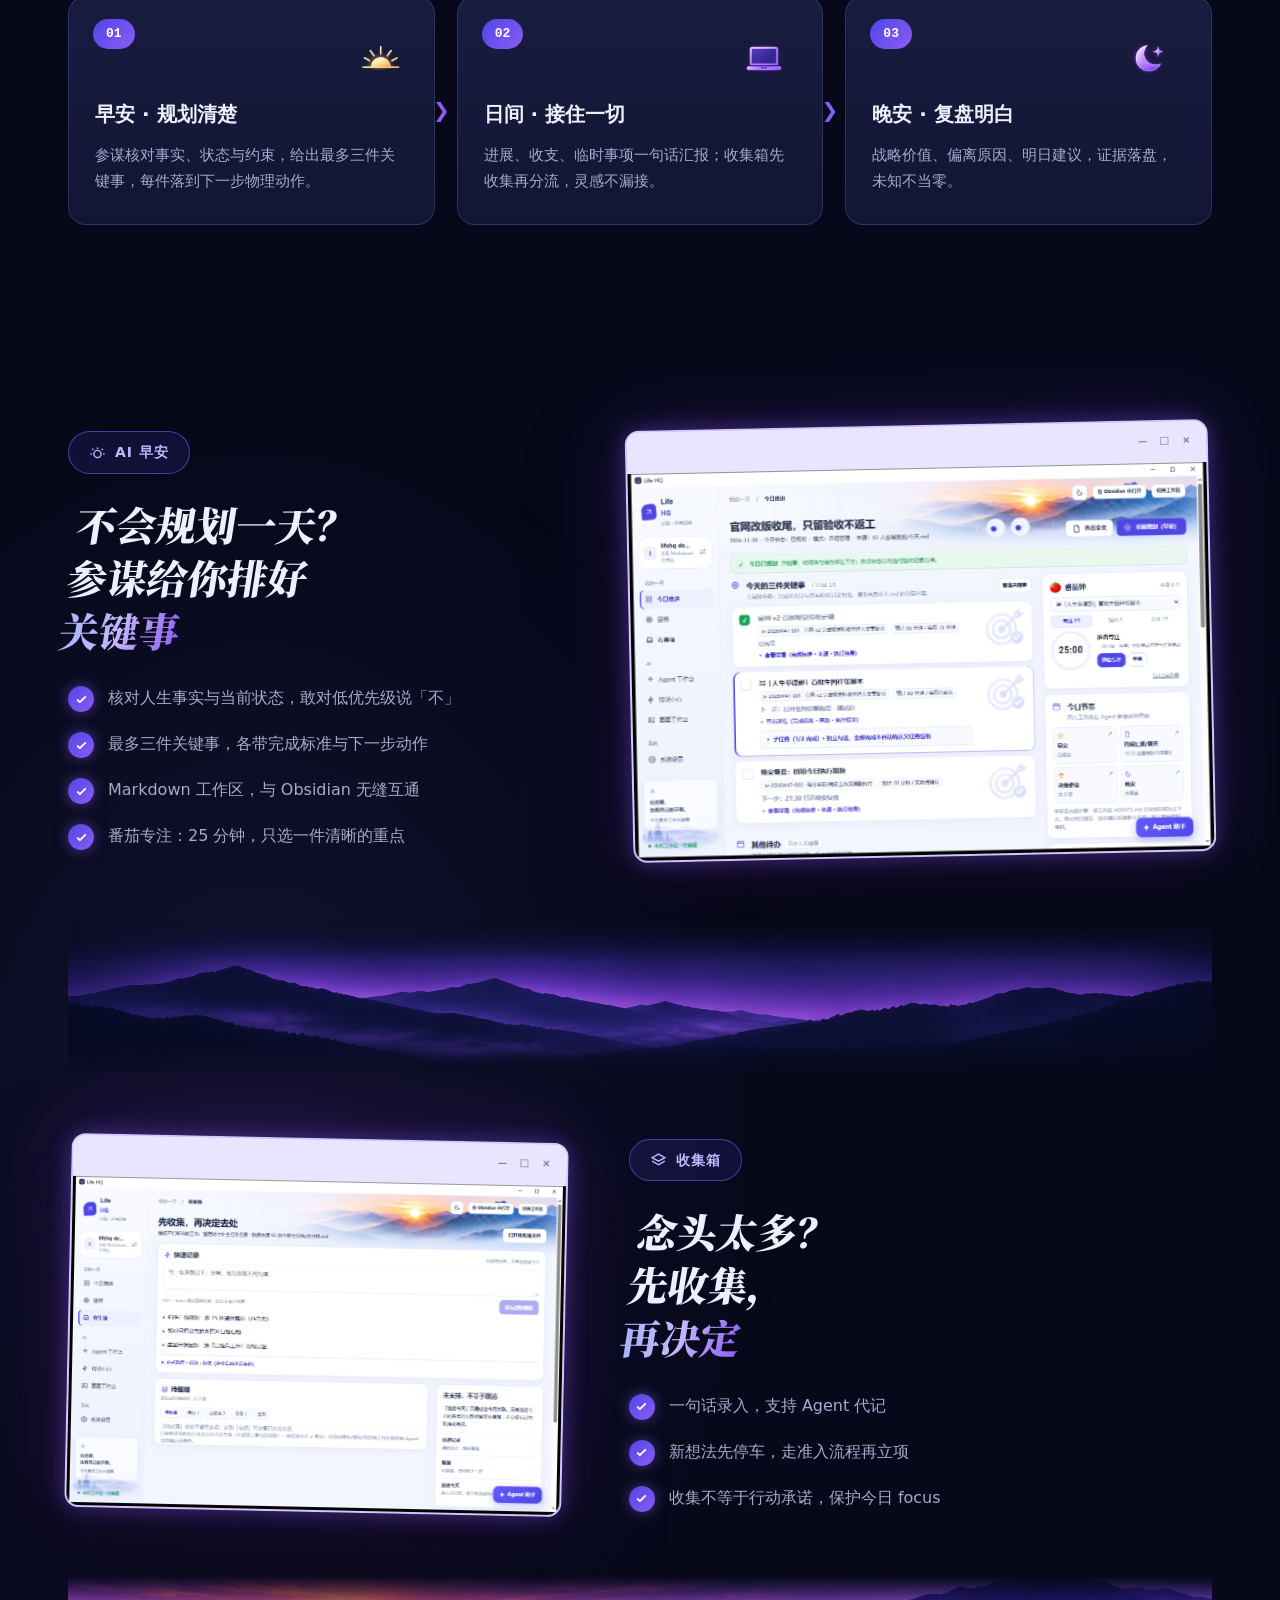
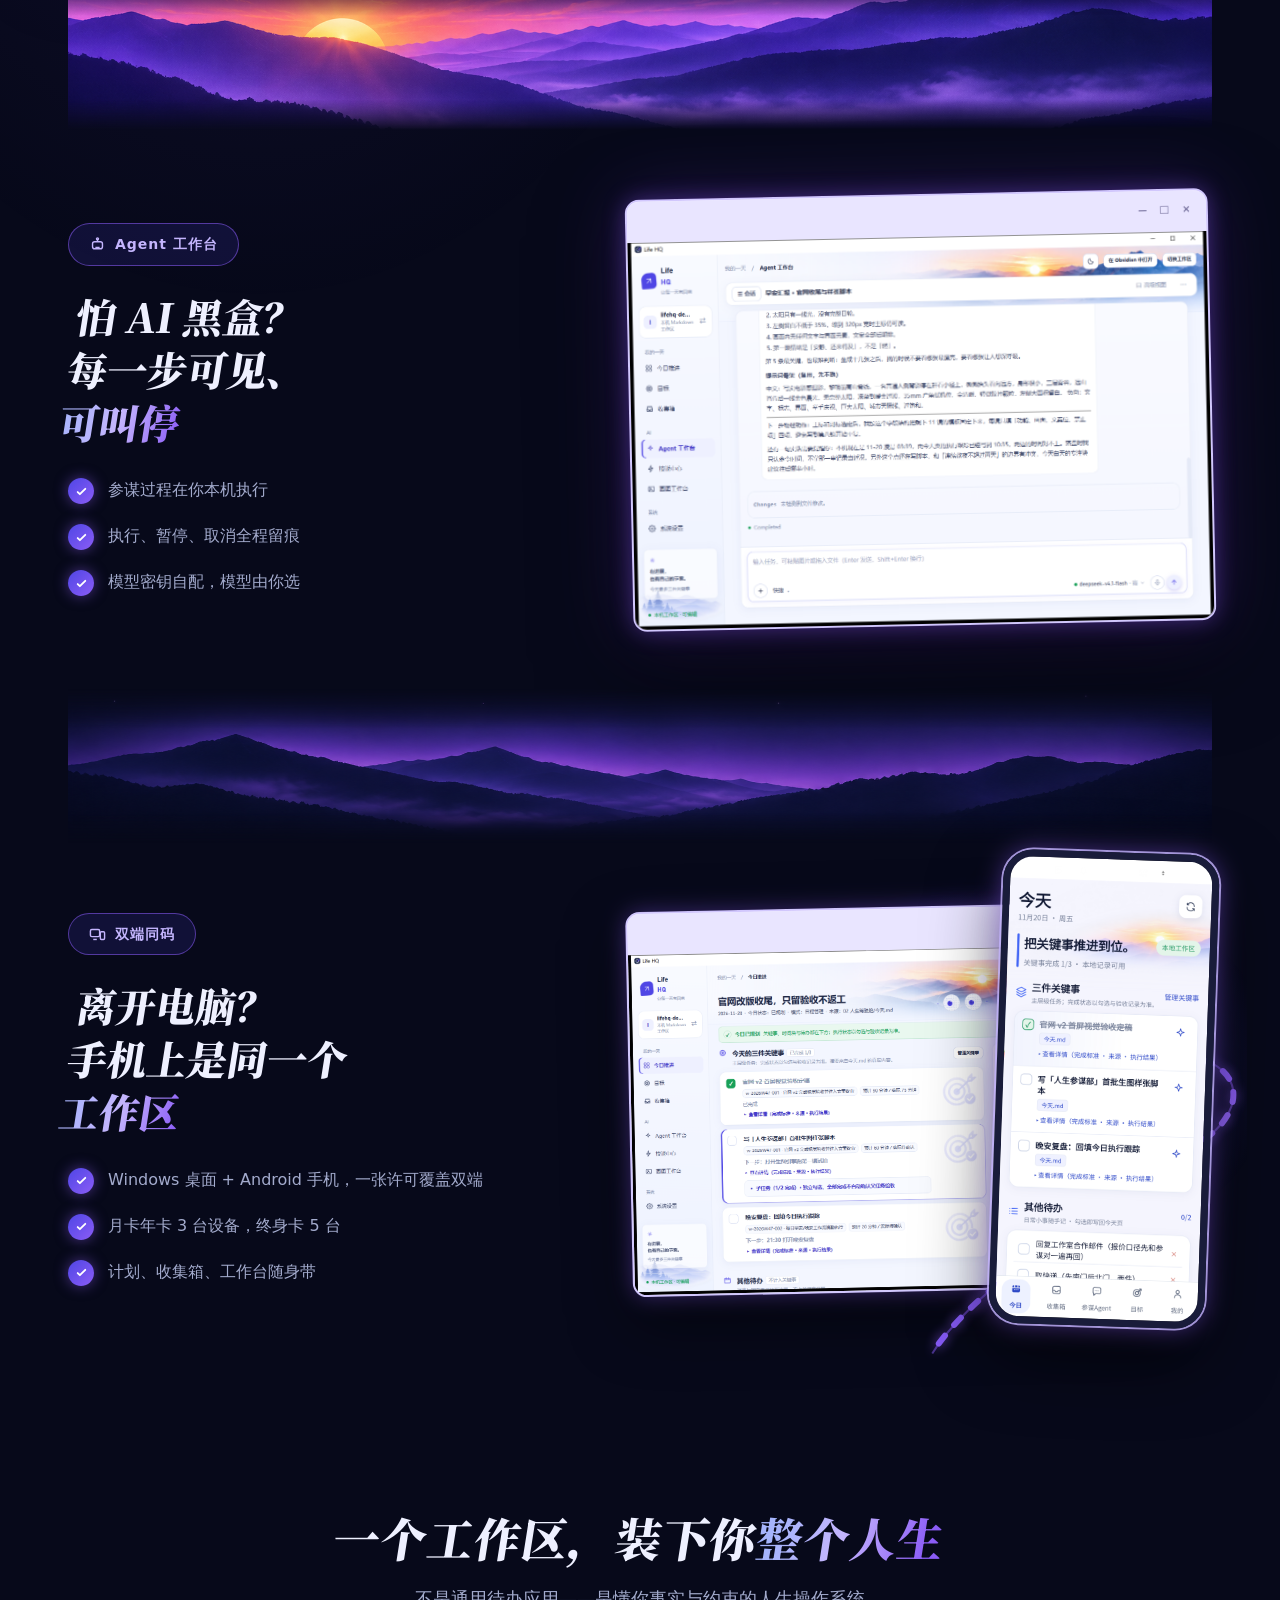
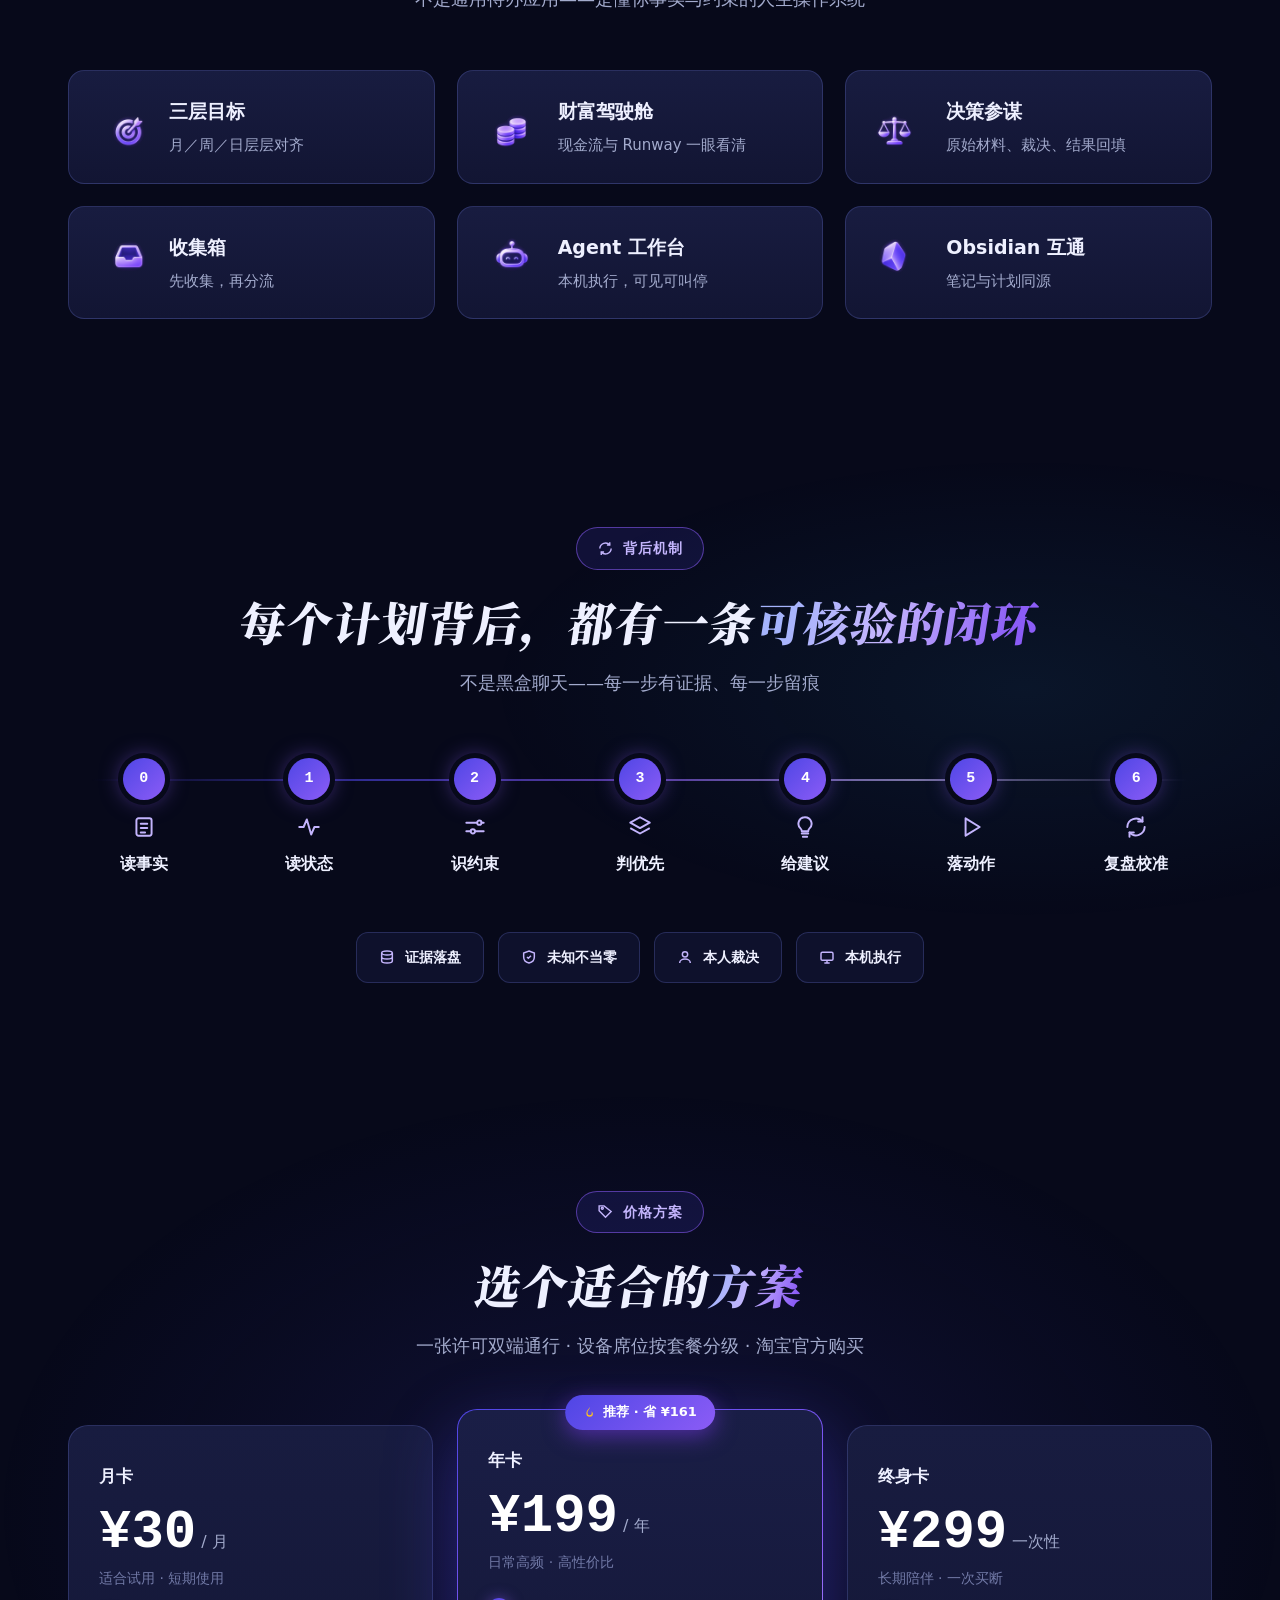
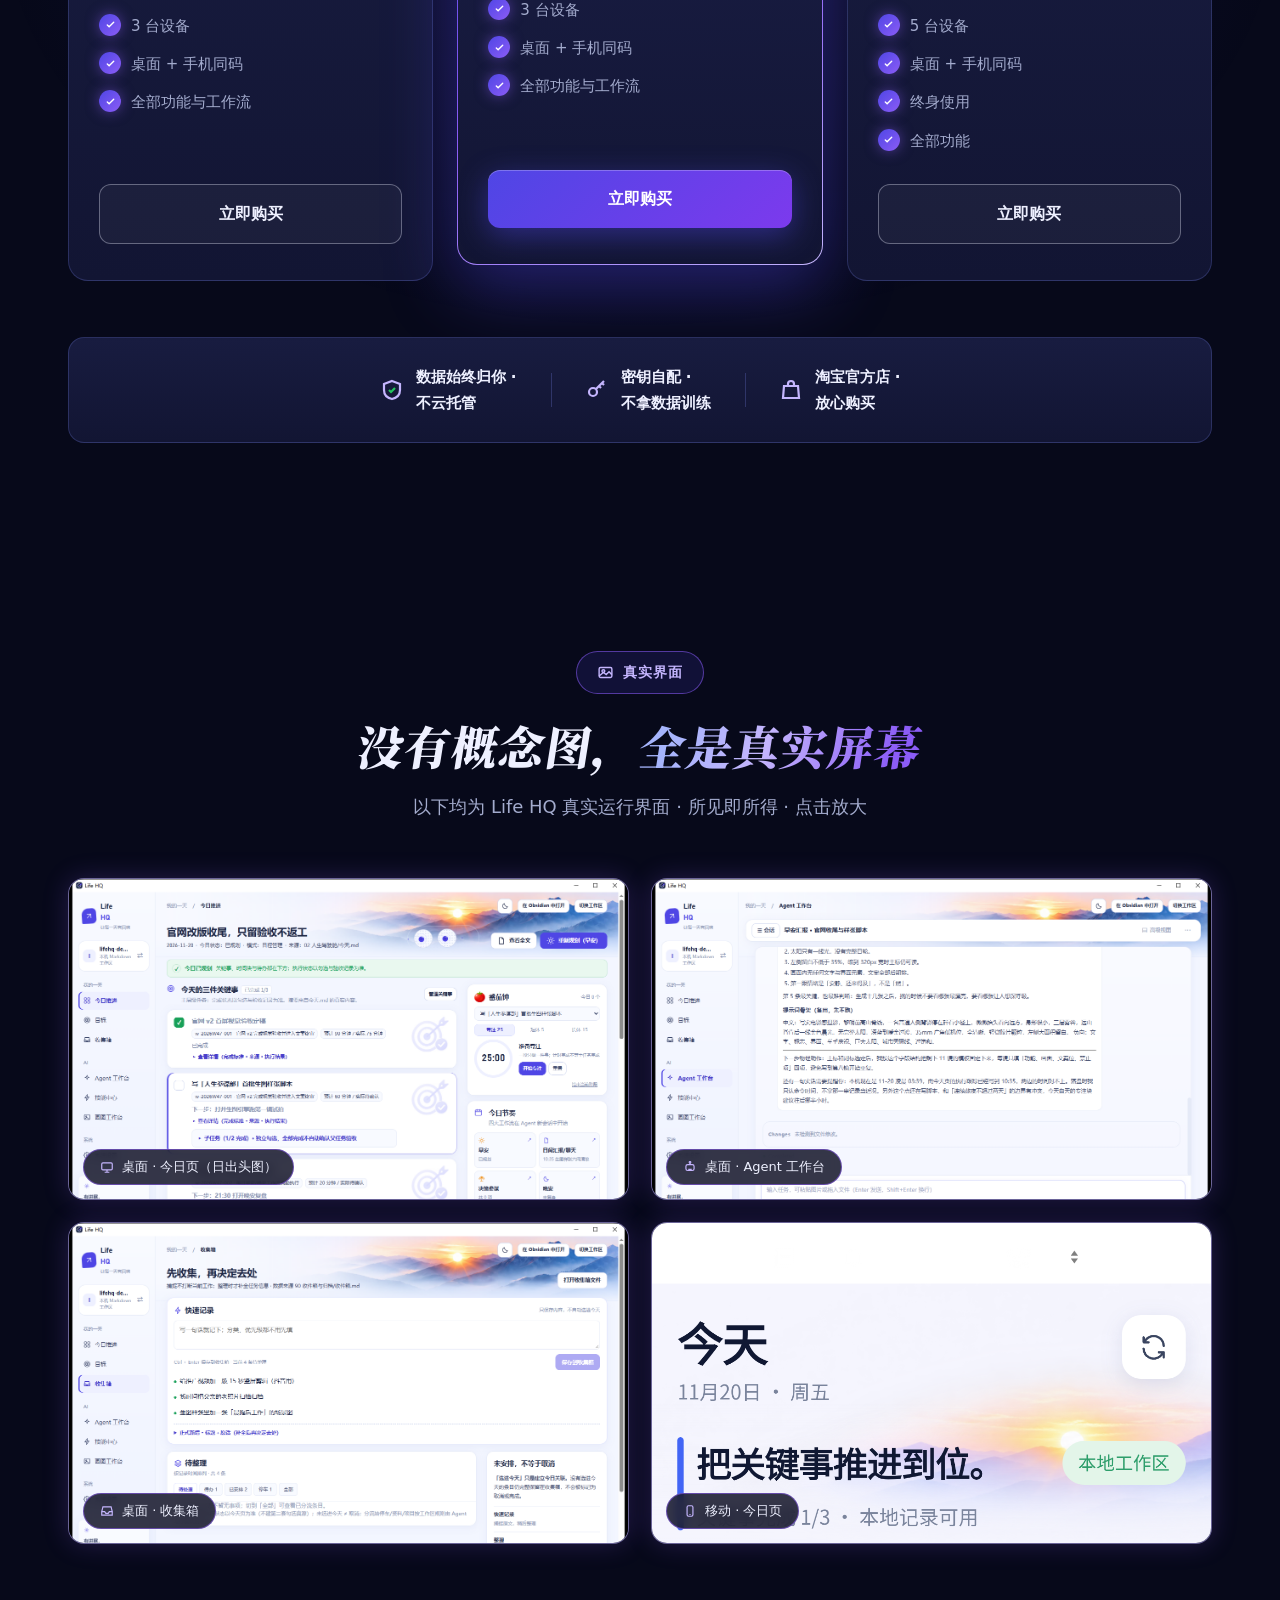
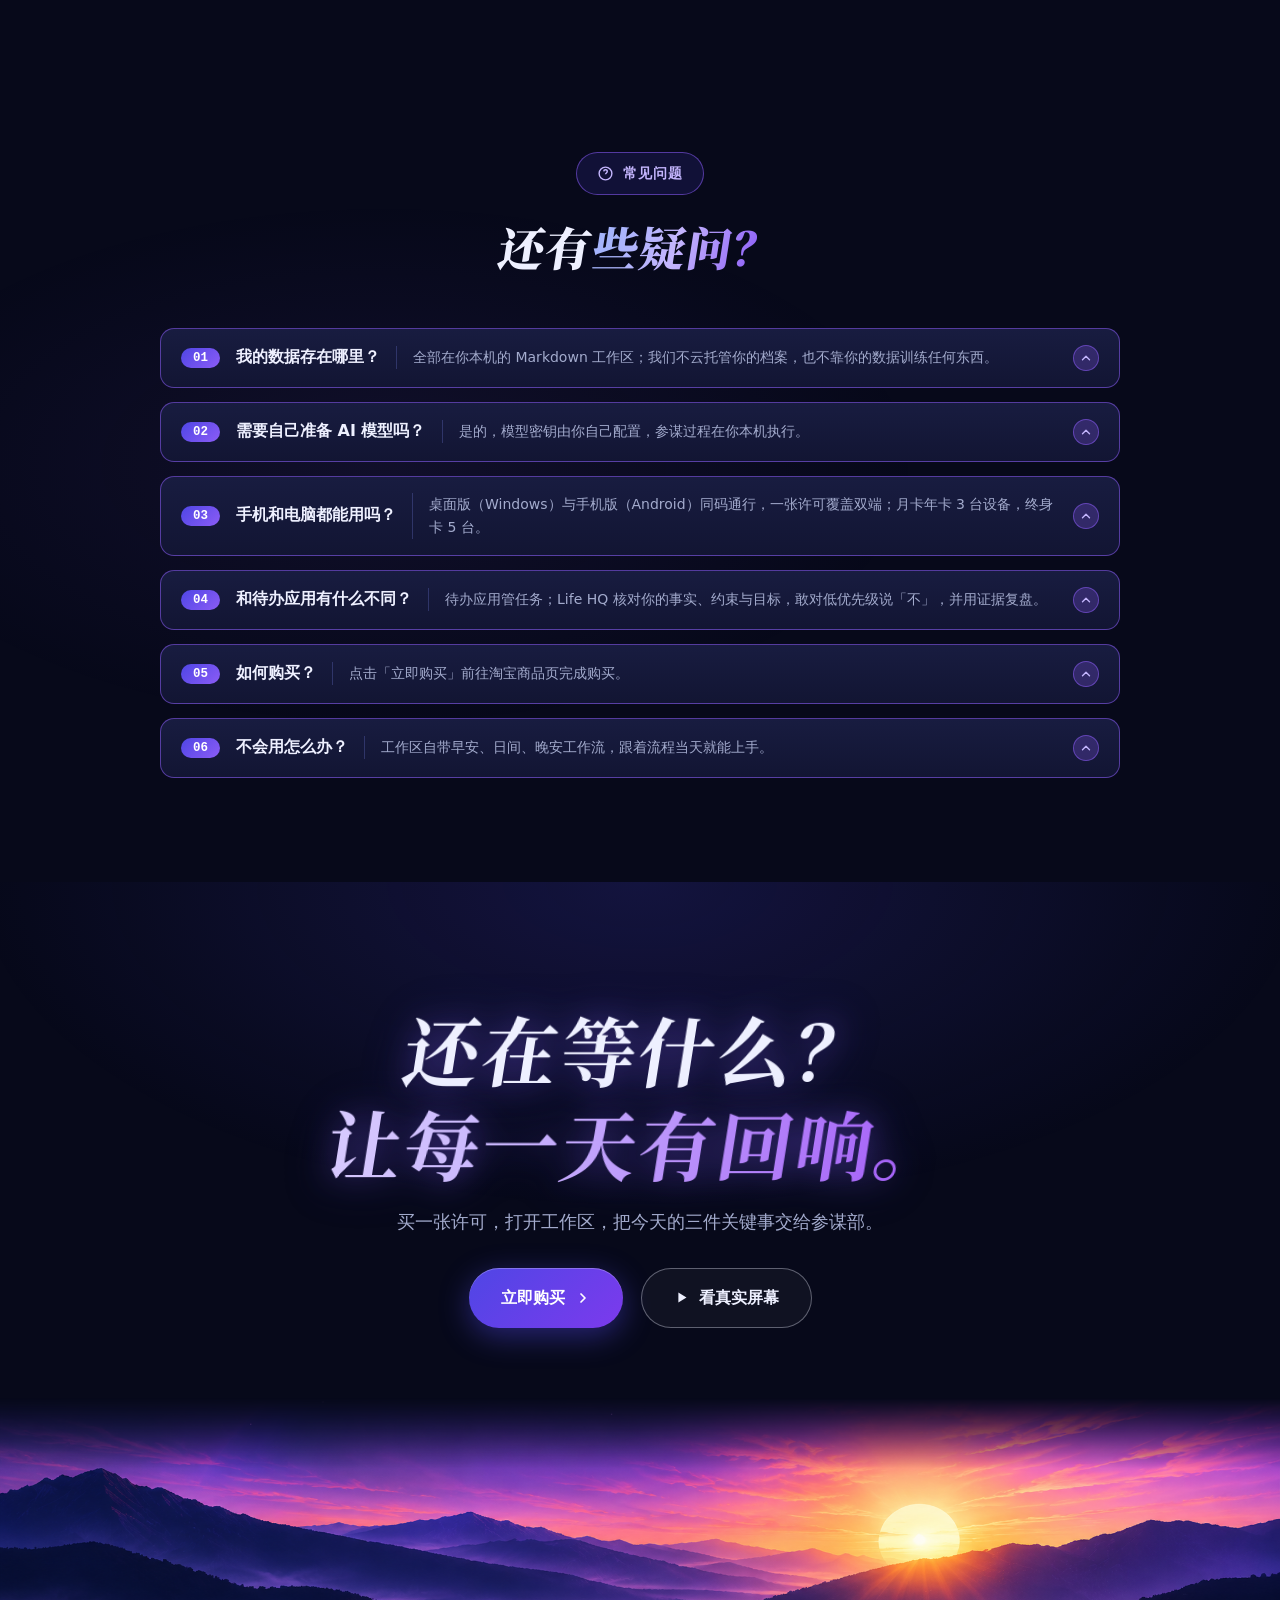
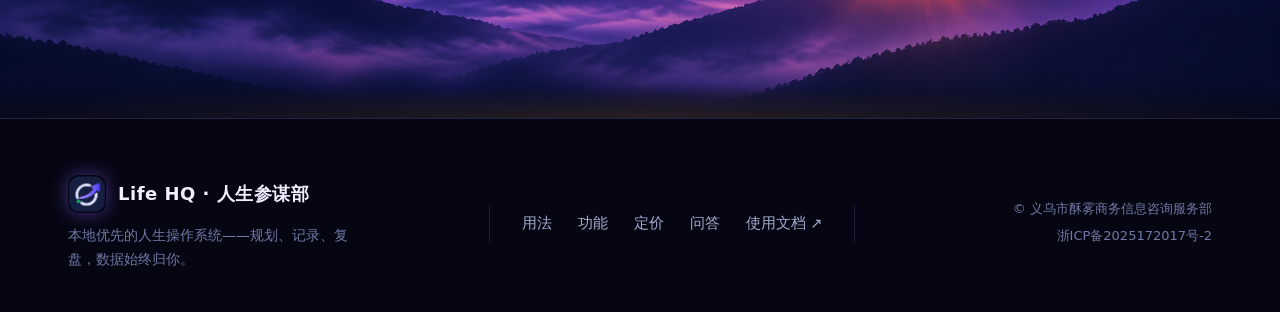
==== commit 69c75b39: "feat(site)：首屏副标题宽屏单行+回顶按钮按设计稿改小圆徽+下载链换 release 通道（win/apk 新直链，APK 二维码同步重生成）" ====
--- a/index.html
+++ b/index.html
@@ -126,7 +126,7 @@
   border-radius:50%;border:1px solid rgba(139,92,246,.15);box-shadow:inset 0 0 90px rgba(139,92,246,.10);pointer-events:none;
   -webkit-mask-image:linear-gradient(180deg,#000 0%,transparent 76%);mask-image:linear-gradient(180deg,#000 0%,transparent 76%)}
 .hero .wrap{padding-bottom:0}
-.hero-sub{max-width:640px;margin:20px auto 0;color:var(--muted);font-size:clamp(15px,1.8vw,19px)}
+.hero-sub{margin:20px auto 0;color:var(--muted);font-size:clamp(15px,1.8vw,19px)}
 .hero-cta{display:flex;gap:18px;justify-content:center;flex-wrap:wrap;margin-top:30px}
 .dl-wrap{position:relative;display:inline-flex}
 .dl-pop{position:absolute;top:calc(100% + 12px);left:50%;translate:-50% 8px;z-index:70;display:flex;align-items:center;gap:16px;
@@ -360,11 +360,12 @@
 .foot nav a:hover{color:var(--lav)}
 .foot .legal{color:var(--dim);font-size:13px;display:flex;flex-direction:column;gap:4px;align-items:flex-end;text-align:right}
 @media (max-width:940px){.foot{grid-template-columns:1fr;gap:22px;padding-bottom:76px}.foot nav{border:0;padding:0}.foot .legal{align-items:flex-start;text-align:left;flex-direction:row;flex-wrap:wrap;gap:18px}}
-.totop{position:fixed;right:26px;bottom:26px;z-index:60;width:60px;height:60px;border-radius:50%;
-  border:1px solid var(--line-strong);background:linear-gradient(135deg,rgba(79,70,229,.9),rgba(139,92,246,.9));color:#fff;font-size:16px;
-  display:flex;flex-direction:column;align-items:center;justify-content:center;gap:1px;
-  box-shadow:0 8px 26px rgba(79,70,229,.5);opacity:0;pointer-events:none;transform:translateY(12px);transition:opacity .3s,transform .3s}
-.totop .tt{font-size:9px;font-weight:600;letter-spacing:.5px}
+.totop{position:fixed;right:26px;bottom:26px;z-index:60;width:52px;height:52px;border-radius:50%;
+  border:1.5px solid rgba(196,181,253,.6);background:linear-gradient(145deg,#977ef8,#7c5cf0 48%,#6a4fe0);color:#fff;
+  display:flex;flex-direction:column;align-items:center;justify-content:center;gap:3px;
+  box-shadow:0 6px 22px rgba(106,79,224,.5),inset 0 1px 8px rgba(255,255,255,.25);opacity:0;pointer-events:none;transform:translateY(12px);transition:opacity .3s,transform .3s}
+.totop svg{display:block}
+.totop .tt{font-size:8px;font-weight:600;letter-spacing:.4px;color:rgba(255,255,255,.92)}
 .totop.show{opacity:1;pointer-events:auto;transform:translateY(0)}
 .totop:hover{filter:brightness(1.15)}
 .toast{position:fixed;left:50%;bottom:34px;transform:translate(-50%,20px);z-index:95;opacity:0;pointer-events:none;
@@ -739,7 +740,7 @@
   </div>
 </footer>
 
-<button class="totop" id="totop" aria-label="回到顶部">↑<span class="tt">回到顶部</span></button>
+<button class="totop" id="totop" aria-label="回到顶部"><svg width="16" height="9" viewBox="0 0 16 9" fill="none" aria-hidden="true"><path d="M2 7.5 8 2l6 5.5" stroke="#fff" stroke-width="2.4" stroke-linecap="round" stroke-linejoin="round"/></svg><span class="tt">回到顶部</span></button>
 <div class="lightbox" id="lightbox" role="dialog" aria-modal="true" aria-label="截图放大查看">
   <button class="close" id="lbClose" aria-label="关闭">×</button>
   <figure><img id="lbImg" alt="" /><figcaption id="lbCap"></figcaption></figure>
@@ -752,8 +753,8 @@
   var LINKS = {
     buy: "https://item.taobao.com/item.htm?ft=t&id=1096984688103",
     docs: "https://my.feishu.cn/docx/GErMd6azBoQ47FxKHCBcho1bnwd",
-    win: "https://ota.lifehq.vip/desktop/prod/1.0.0/LifeHQ_1.0.0_x64-setup.exe",
-    apk: "https://ota.lifehq.vip/mobile/prod/1.0.0/LifeHQ-mobile_1.0.0-arm64.apk",
+    win: "https://ota.lifehq.vip/desktop/release/1.0.0/lifehq-desktop-1.0.0-x64-setup.exe",
+    apk: "https://ota.lifehq.vip/mobile/release/1.0.0/lifehq-mobile-1.0.0-release-arm64.apk",
     mac: ""
   };
   var reduced = window.matchMedia("(prefers-reduced-motion: reduce)").matches;
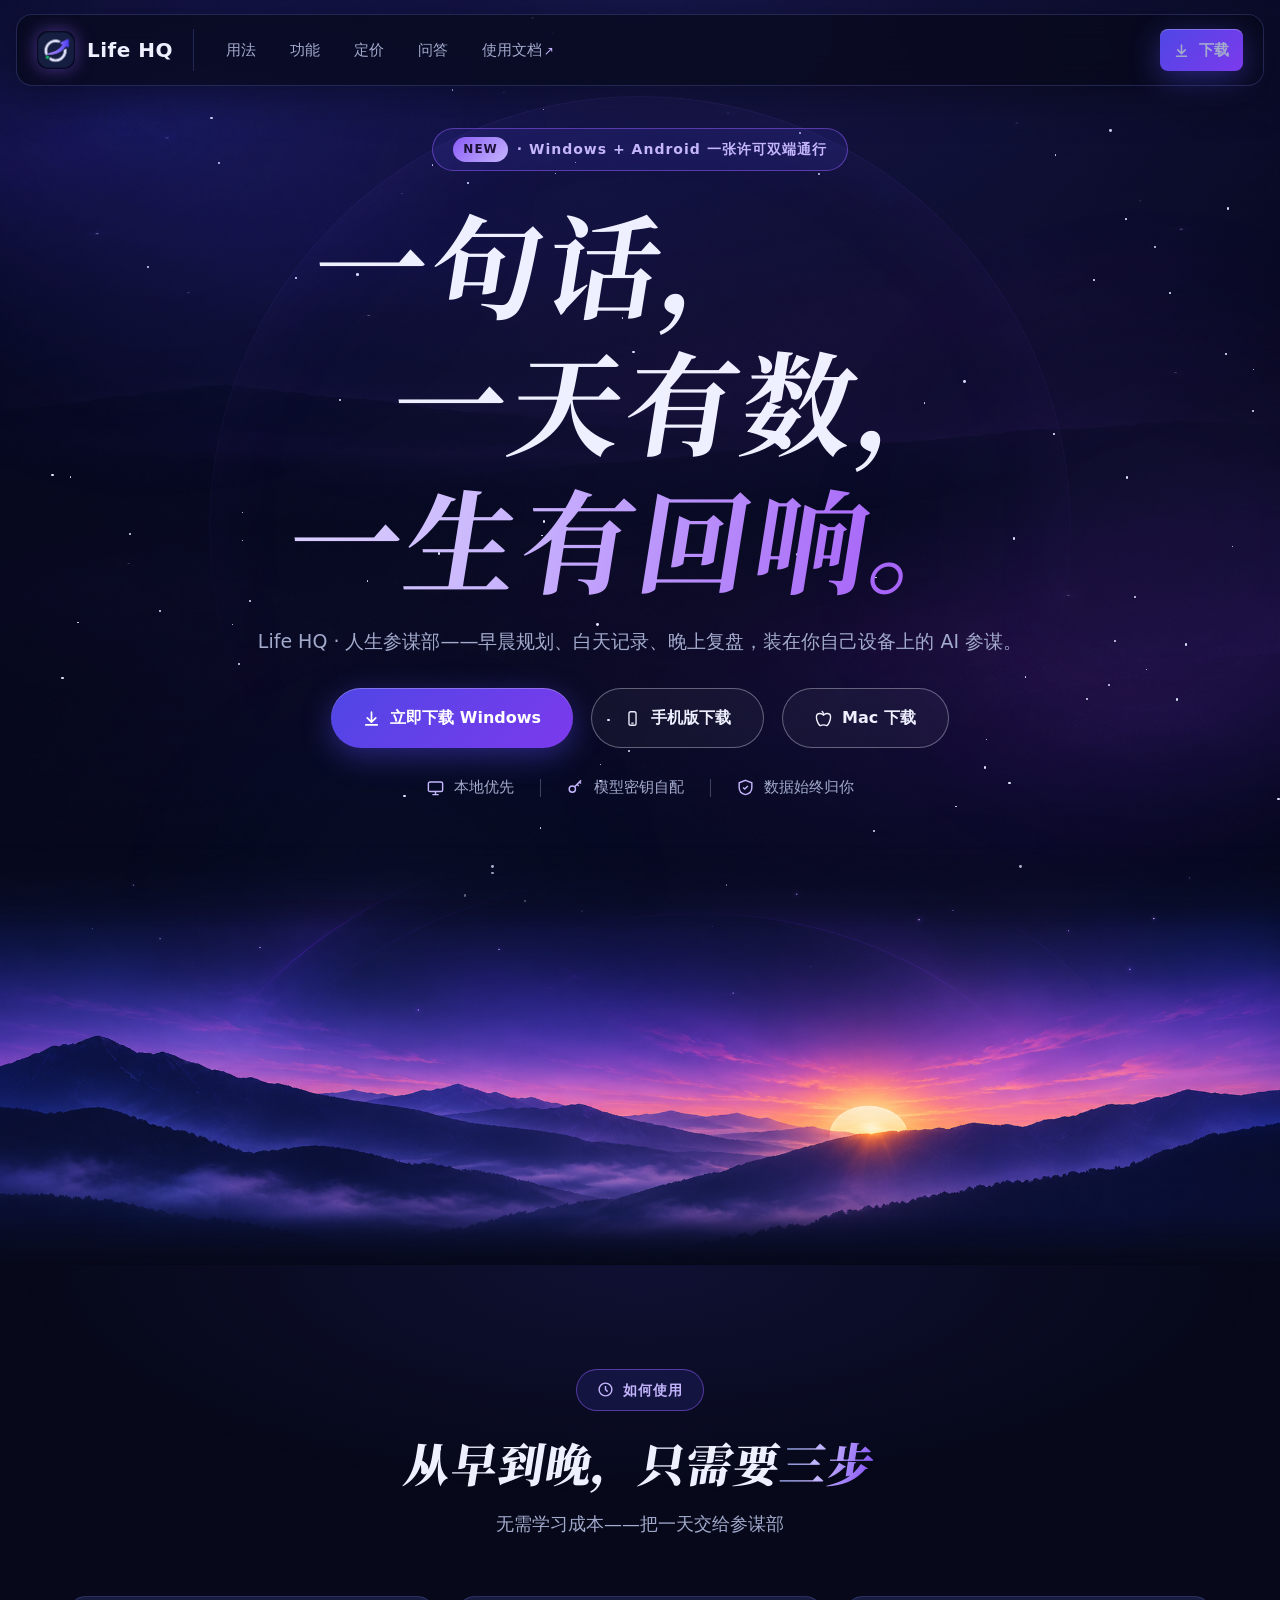
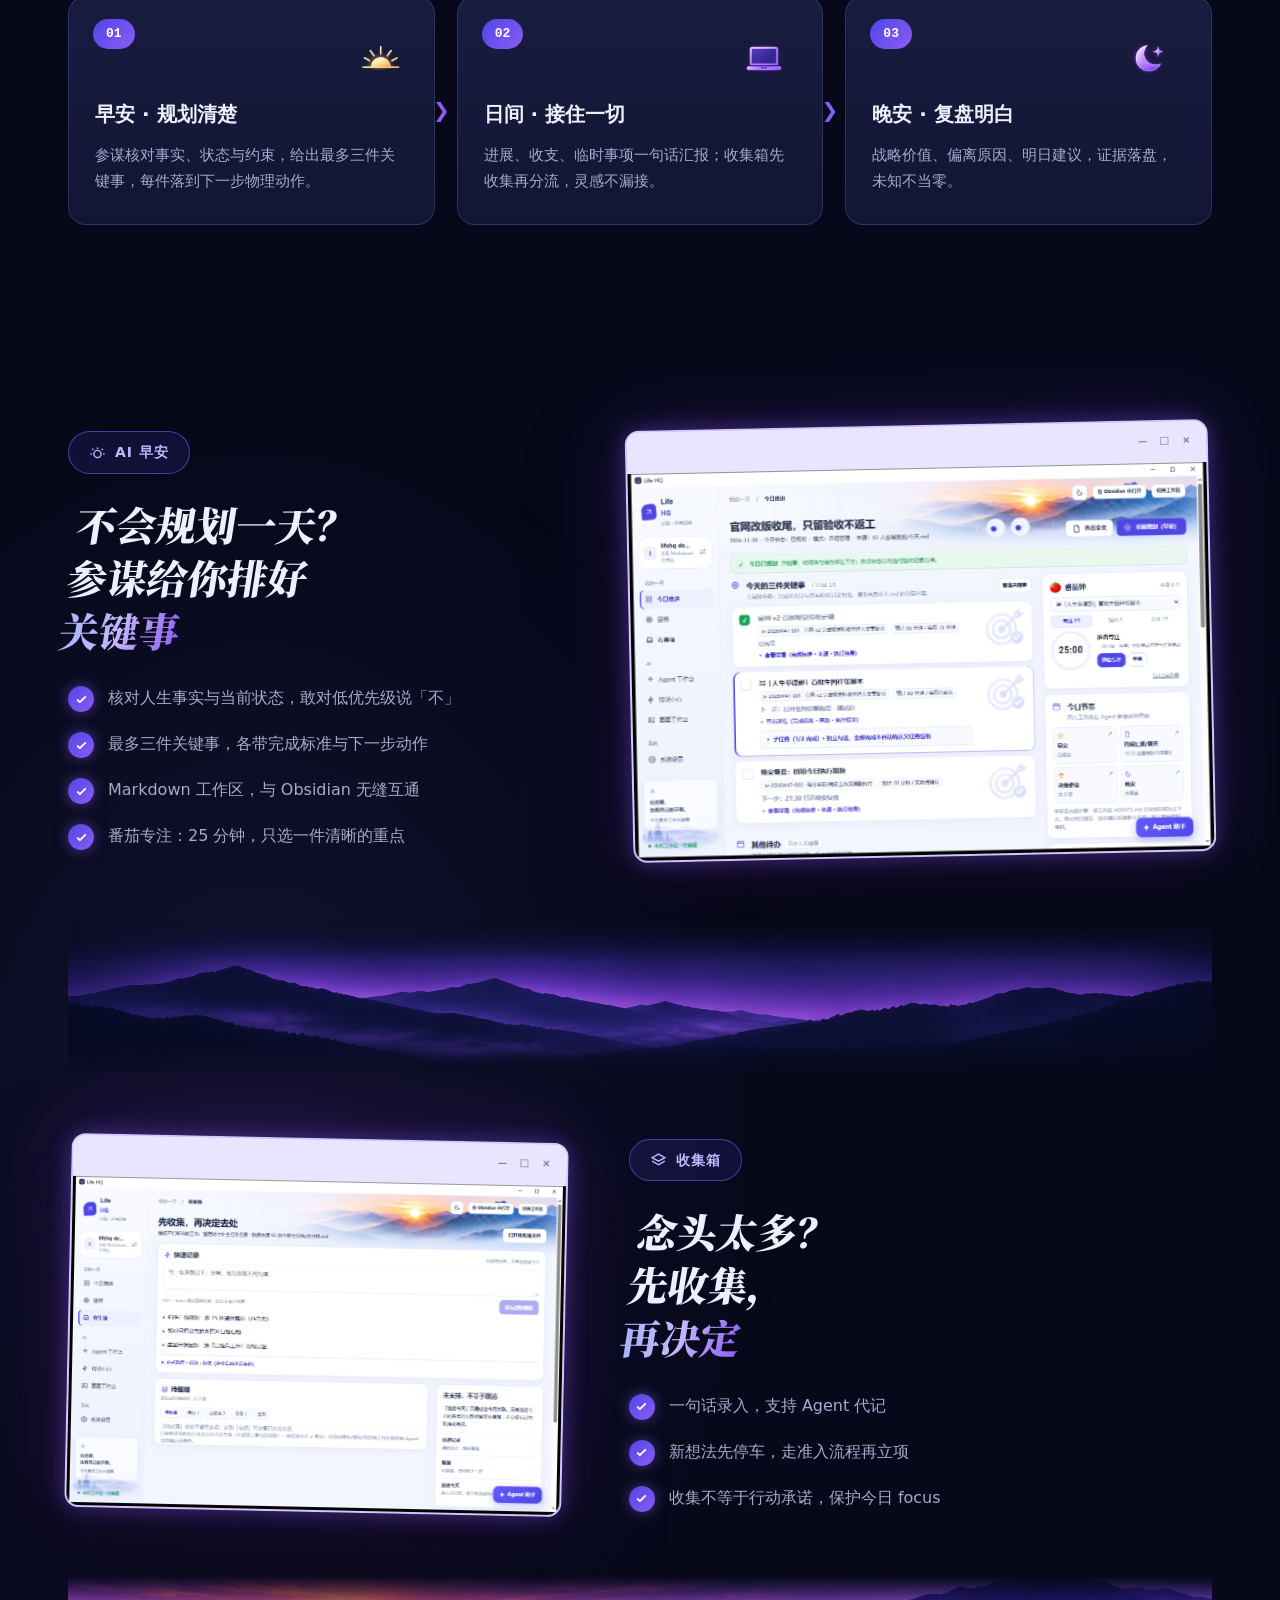
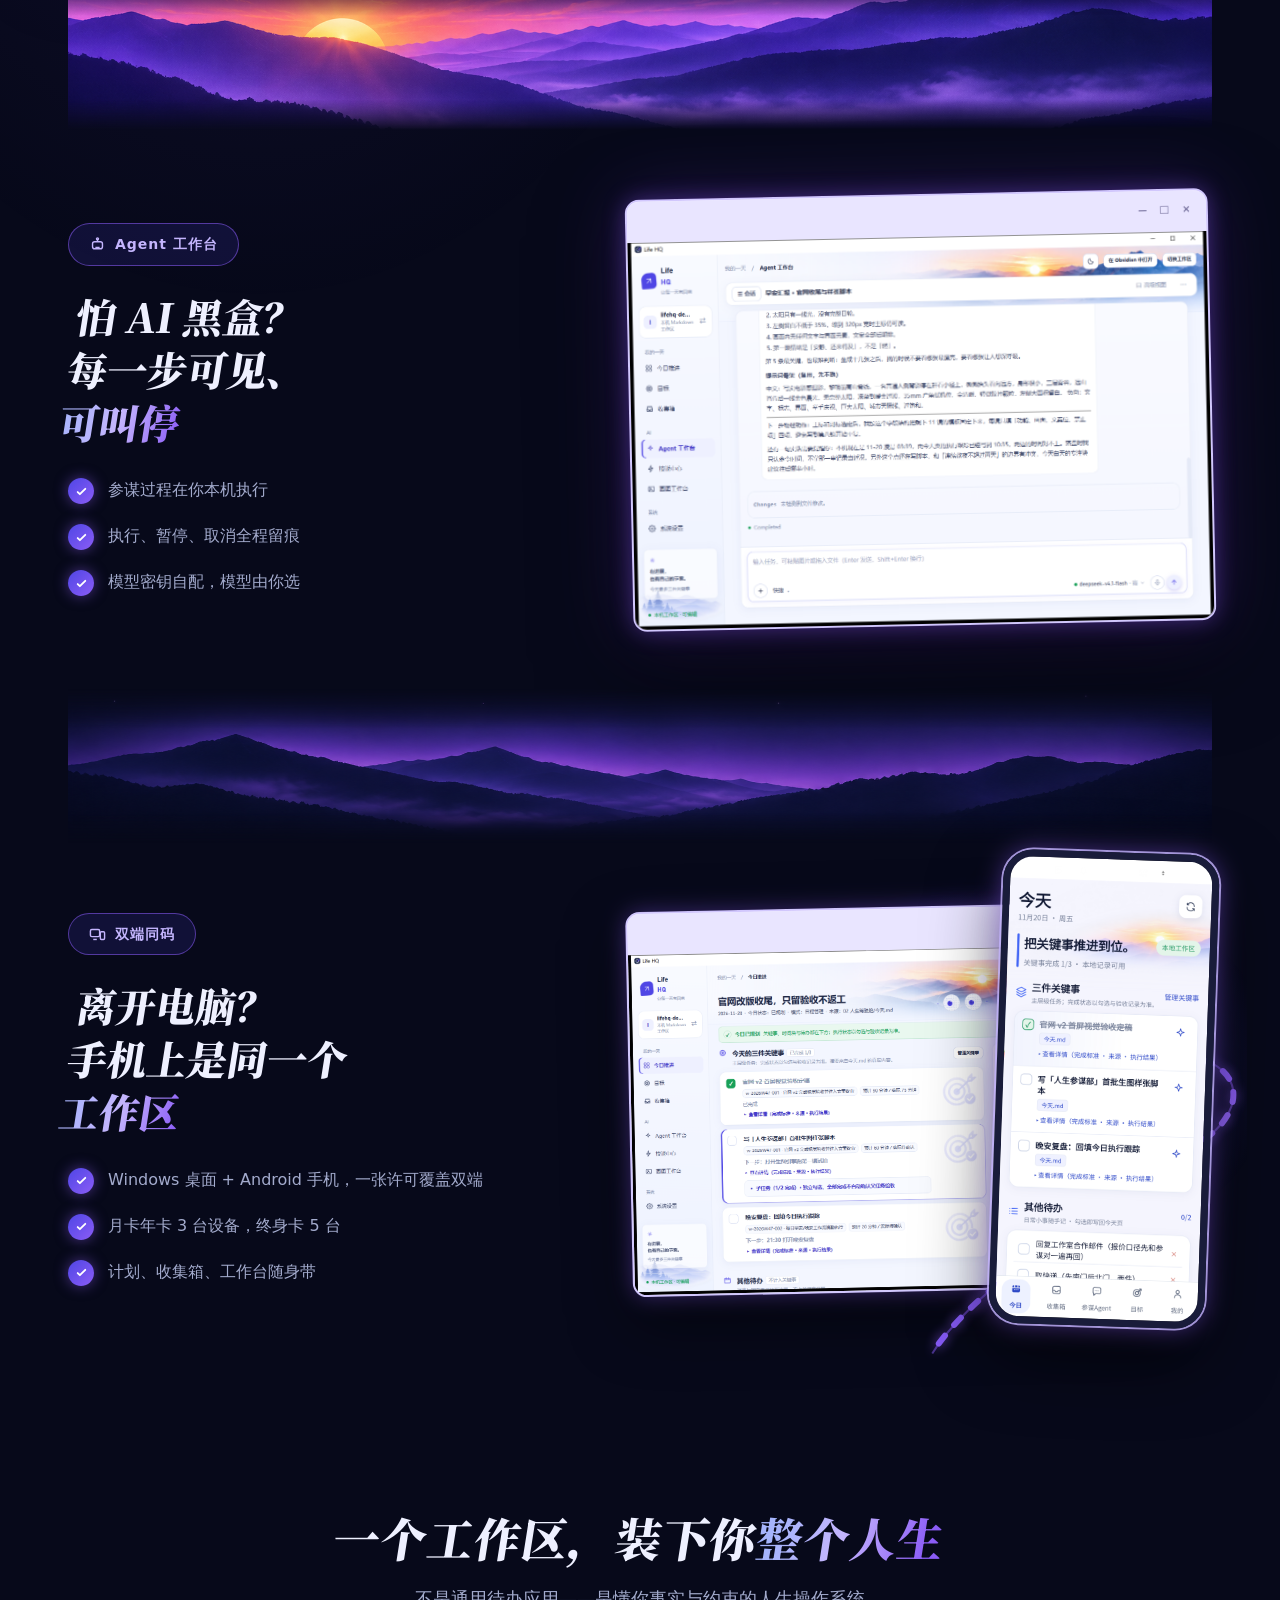
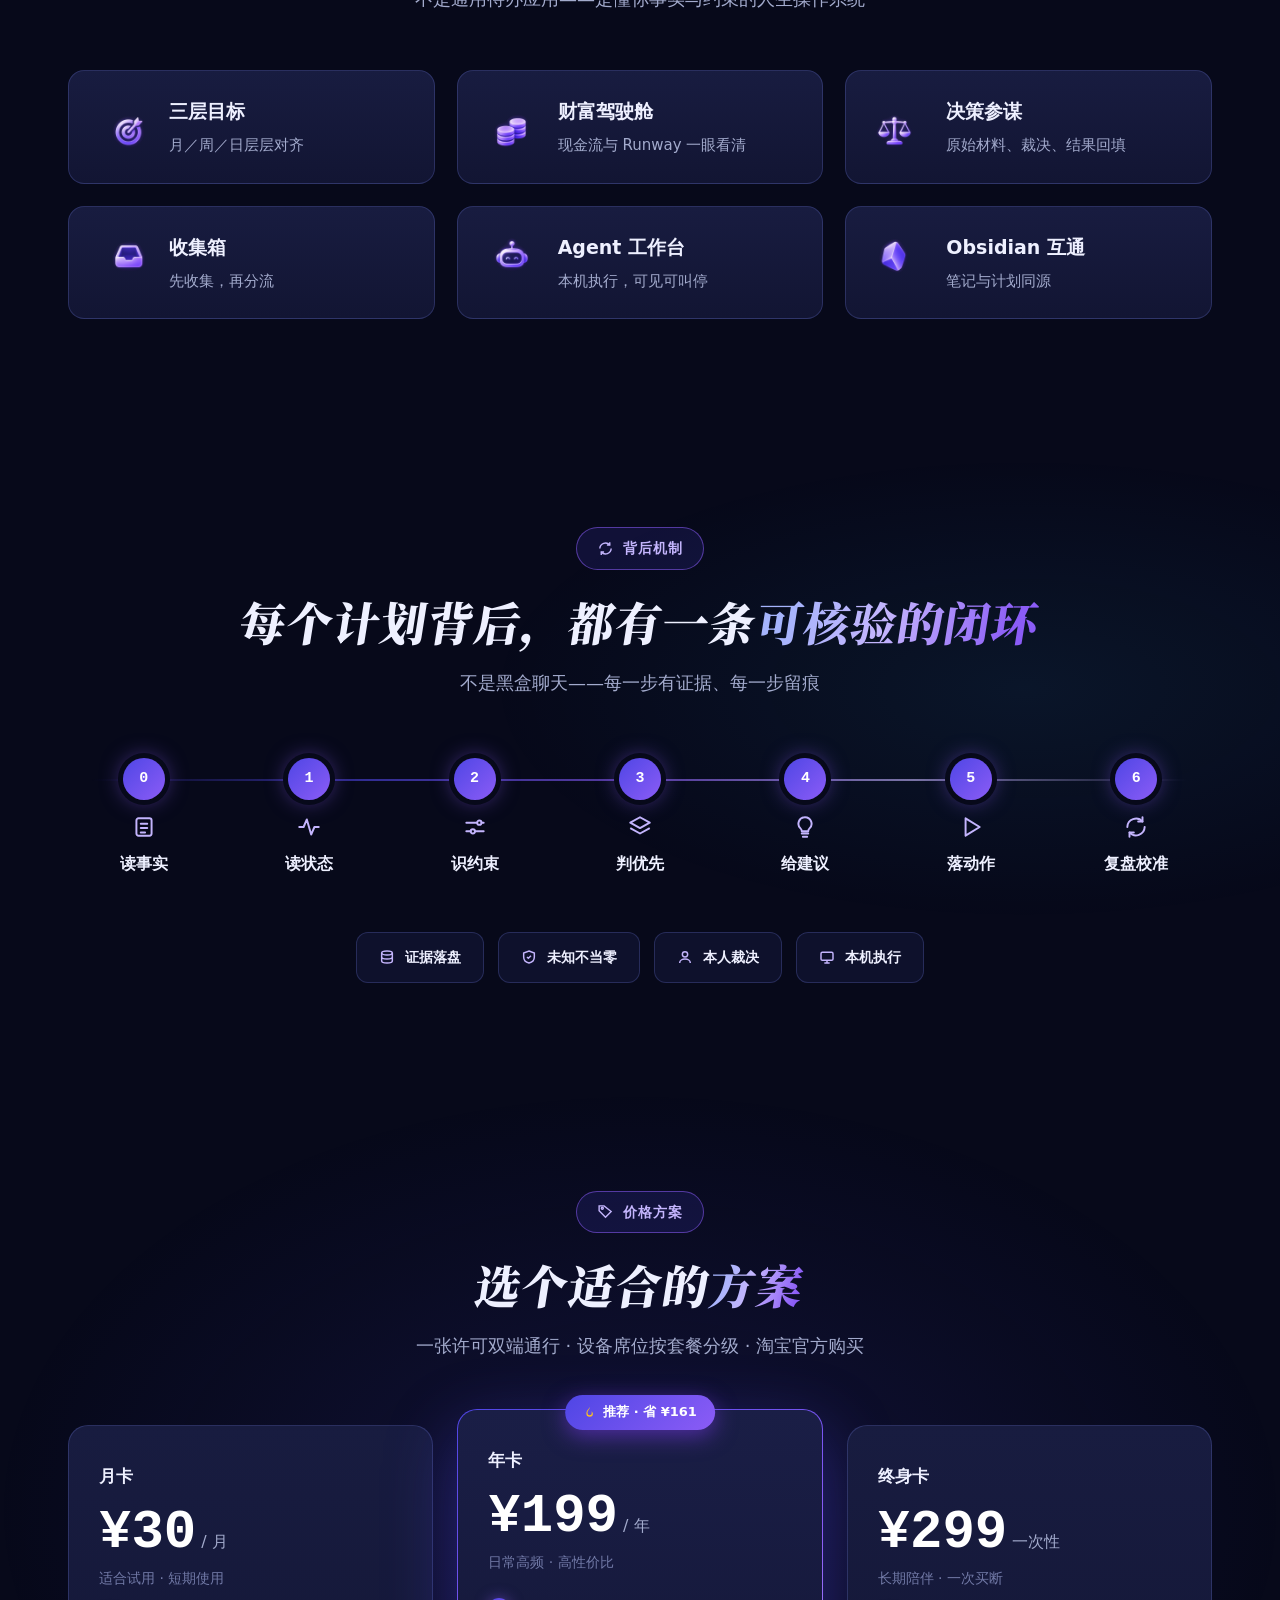
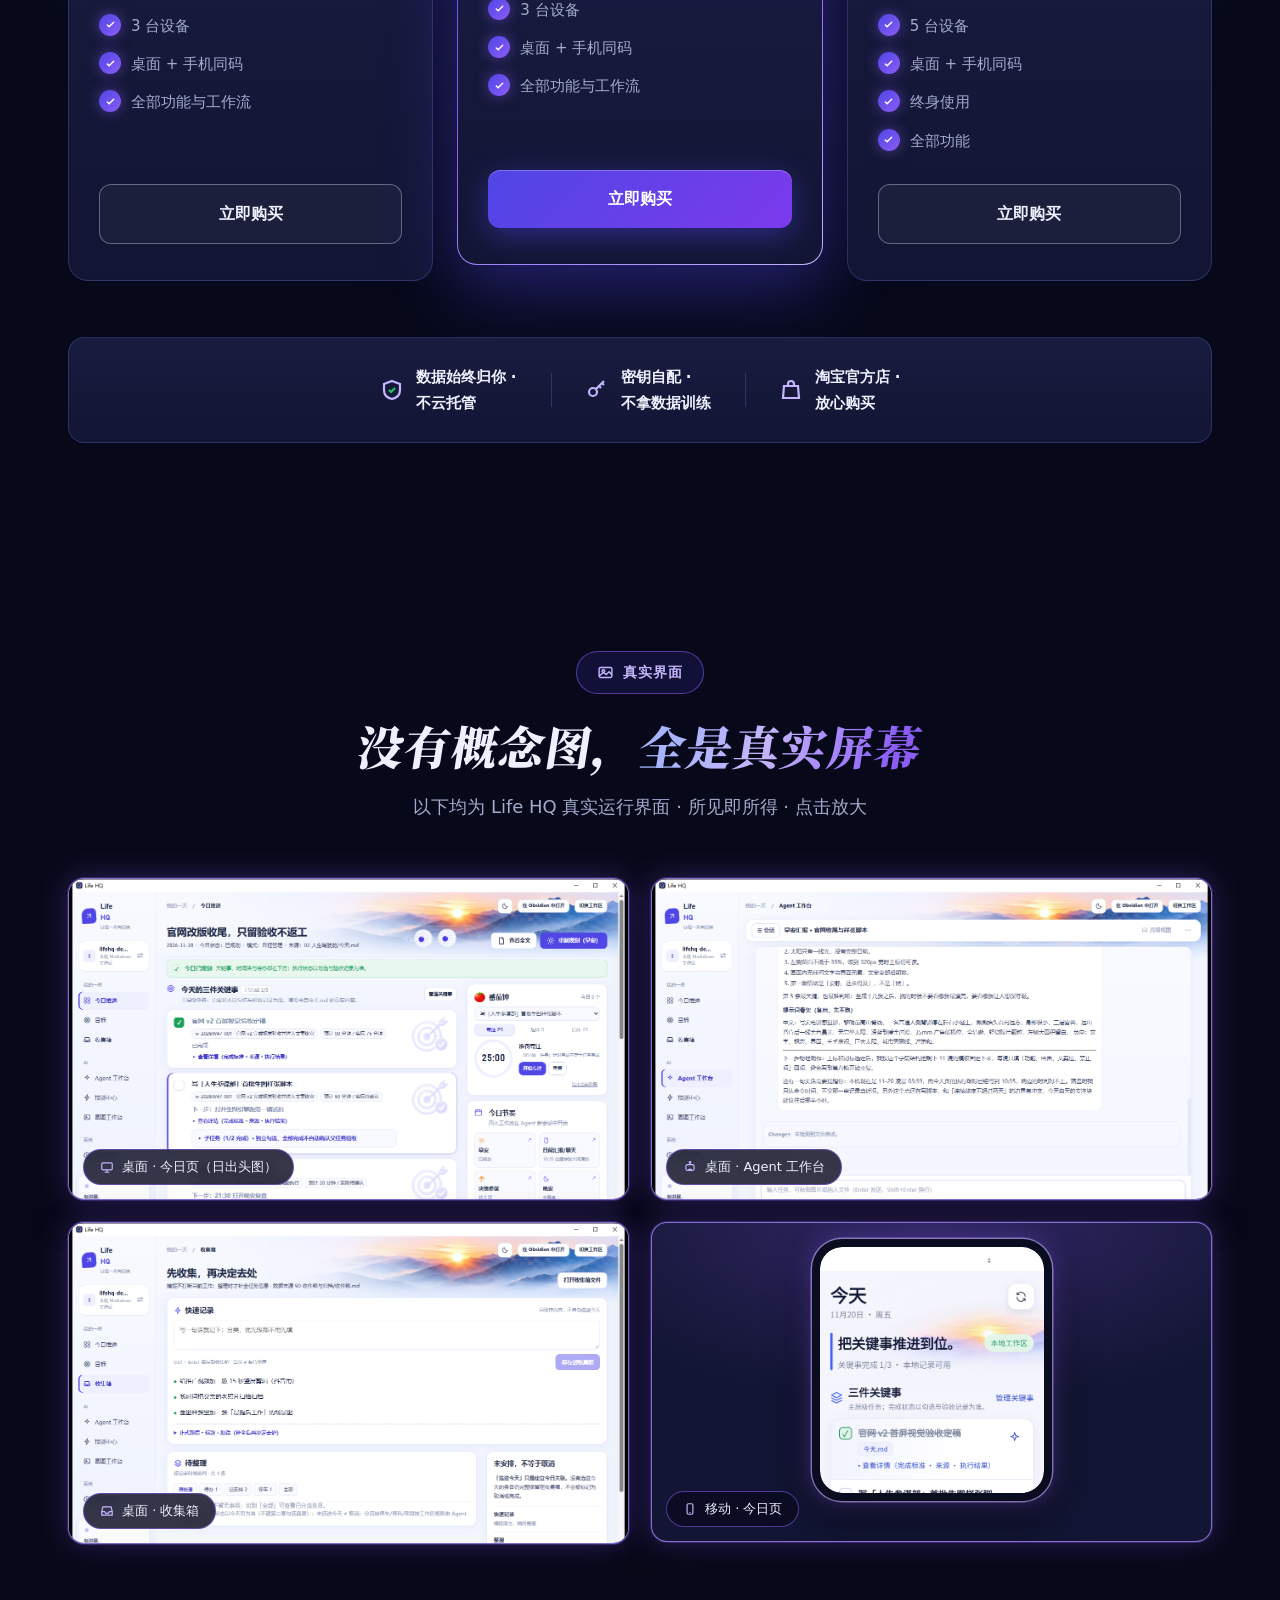
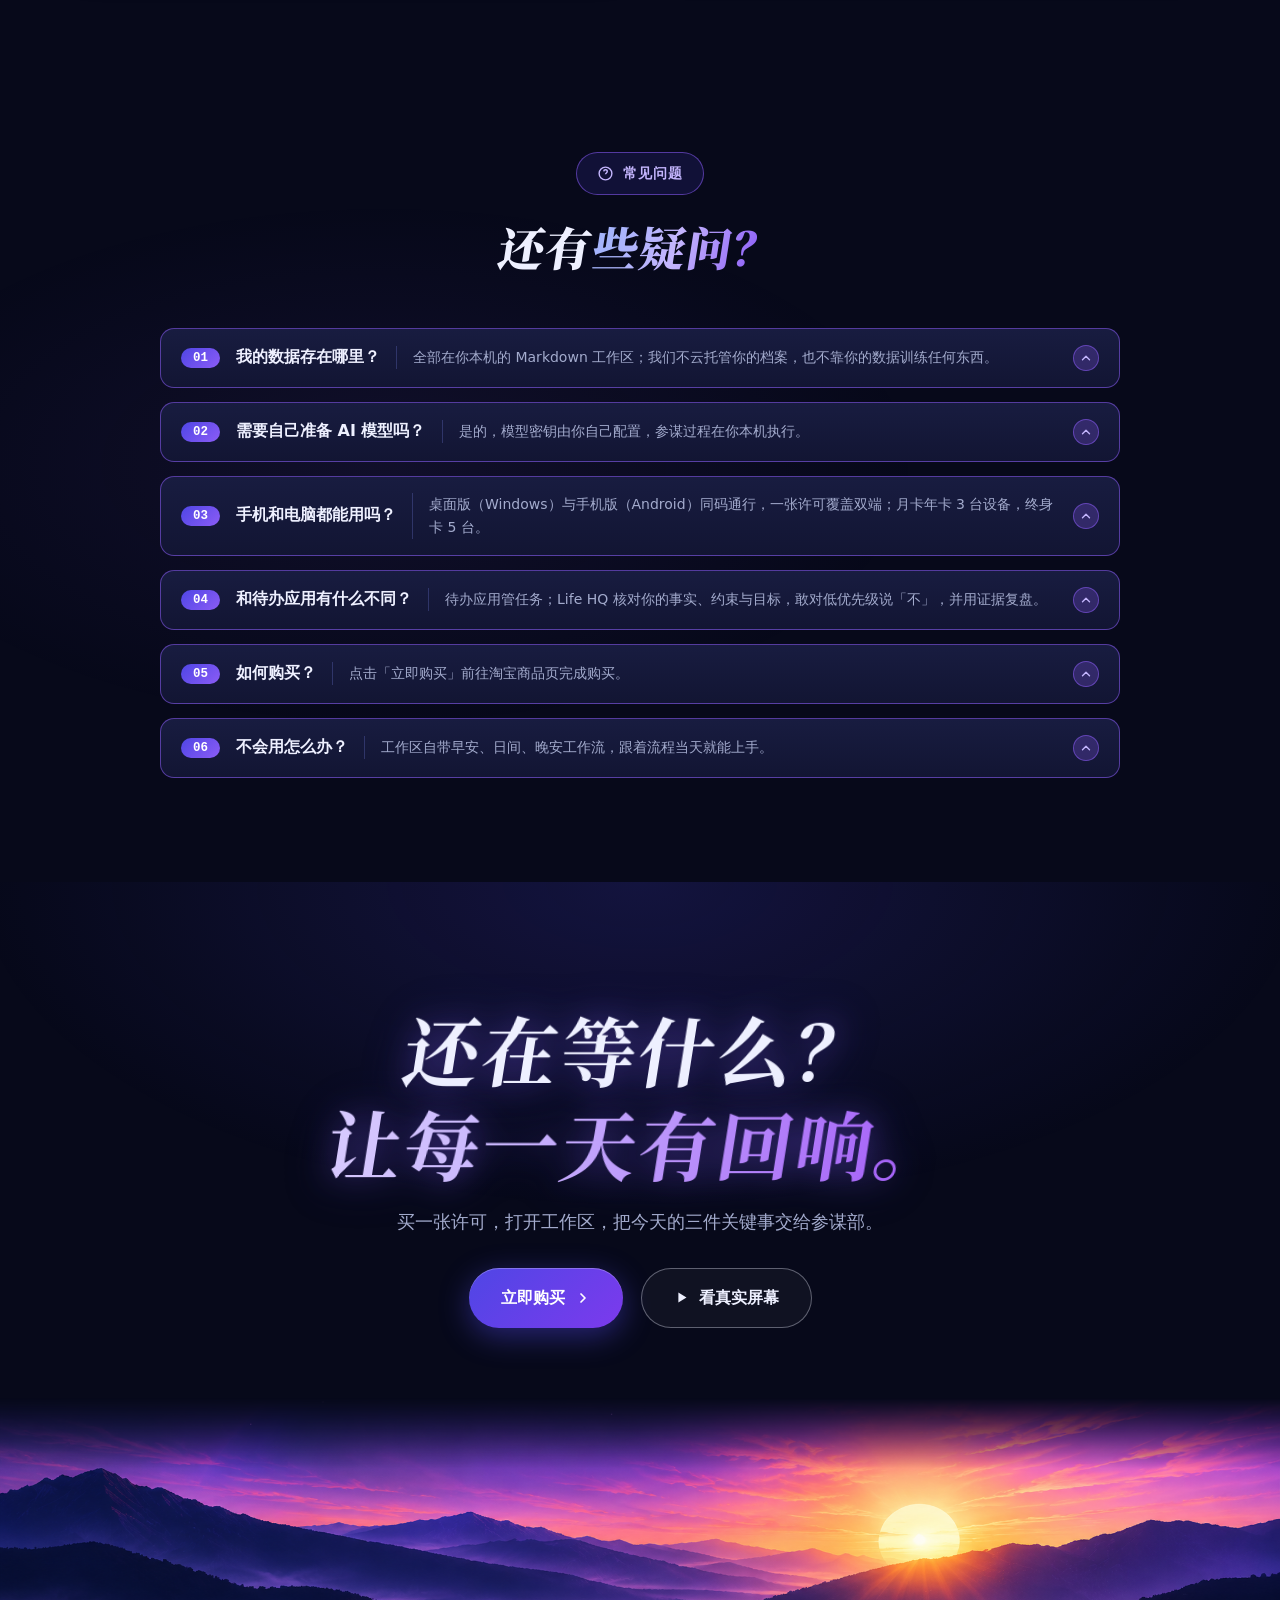
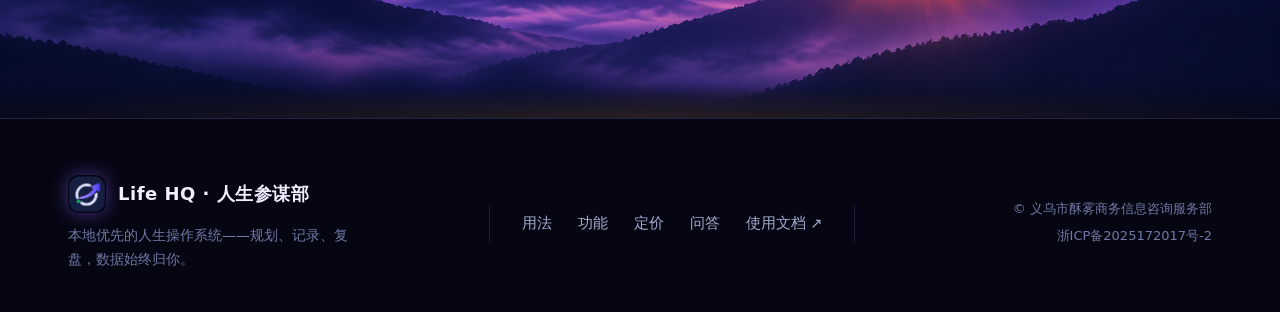
==== commit 30c017b0: "feat(site)：P5 真实屏幕四卡发光描边对齐设计稿＋移动今日页加手机框包裹（真实截图资产不变）" ====
--- a/index.html
+++ b/index.html
@@ -302,15 +302,20 @@
 
 /* ---------- shots ---------- */
 .shots{display:grid;grid-template-columns:repeat(2,1fr);gap:22px;margin-top:56px}
-.shot{position:relative;border:1px solid rgba(196,181,253,.5);border-radius:16px;overflow:hidden;background:var(--surface);cursor:zoom-in;
-  box-shadow:0 0 26px rgba(139,92,246,.22);transition:transform .3s,border-color .3s,box-shadow .3s;padding:0;text-align:left}
-.shot:hover{transform:translateY(-5px);border-color:var(--line-strong);box-shadow:0 16px 46px rgba(139,92,246,.35)}
+.shot{position:relative;border:1.5px solid rgba(167,139,250,.75);border-radius:16px;overflow:hidden;background:var(--surface);cursor:zoom-in;
+  box-shadow:0 0 0 1px rgba(139,92,246,.28),0 0 30px rgba(139,92,246,.3),0 14px 40px rgba(4,6,18,.45);transition:transform .3s,border-color .3s,box-shadow .3s;padding:0;text-align:left}
+.shot:hover{transform:translateY(-5px);border-color:var(--lav);box-shadow:0 0 0 1px rgba(139,92,246,.4),0 16px 46px rgba(139,92,246,.45)}
 .shot img{width:100%;height:320px;object-fit:cover;object-position:top}
 .shot figcaption{position:absolute;left:14px;bottom:14px;display:inline-flex;align-items:center;gap:8px;padding:8px 16px;
   border-radius:999px;background:rgba(10,12,32,.82);border:1px solid var(--line-strong);color:var(--ice);font-size:13px;
   backdrop-filter:blur(6px);-webkit-backdrop-filter:blur(6px)}
 .shot figcaption svg{width:14px;height:14px;color:var(--lav)}
 @media (max-width:600px){.shots{grid-template-columns:1fr}.shot img{height:230px}}
+.shot-mobile{height:320px;display:flex;align-items:center;justify-content:center;padding:16px 0 40px;
+  background:radial-gradient(120% 90% at 50% 0%,rgba(139,92,246,.26),transparent 62%),var(--surface)}
+.pframe{height:100%;width:min(240px,64%);border:8px solid #0a0d20;border-radius:30px;overflow:hidden;background:#0a0d20;
+  box-shadow:0 0 0 1.5px rgba(196,181,253,.55),0 0 26px rgba(139,92,246,.38),0 16px 40px rgba(0,0,0,.5)}
+.shot-mobile img{width:100%;height:100%;object-fit:cover;object-position:top;border-radius:22px;display:block}
 .lightbox{position:fixed;inset:0;z-index:90;display:flex;align-items:center;justify-content:center;padding:4vh 4vw;
   background:rgba(4,5,15,.88);backdrop-filter:blur(8px);opacity:0;pointer-events:none;transition:opacity .3s}
 .lightbox.open{opacity:1;pointer-events:auto}
@@ -671,7 +676,7 @@
       <button class="shot" data-reveal data-full="assets/shots/desktop-today.png" data-cap="桌面 · 今日页（日出头图）"><img src="assets/shots/desktop-today.png" width="1316" height="879" alt="桌面版今日页真实截图" loading="lazy" /><figcaption><svg viewBox="0 0 24 24" fill="none" stroke="currentColor" stroke-width="2"><rect x="3" y="5" width="18" height="12" rx="2"/><path d="M8 21h8M12 17v4"/></svg>桌面 · 今日页（日出头图）</figcaption></button>
       <button class="shot" data-reveal style="--d:.08s" data-full="assets/shots/desktop-agent.png" data-cap="桌面 · Agent 工作台"><img src="assets/shots/desktop-agent.png" width="1316" height="879" alt="桌面版 Agent 工作台真实截图" loading="lazy" /><figcaption><svg viewBox="0 0 24 24" fill="none" stroke="currentColor" stroke-width="2"><rect x="5" y="8" width="14" height="10" rx="3"/><path d="M12 8V5M9 13h.01M15 13h.01M9 16h6"/><circle cx="12" cy="4" r="1.4"/></svg>桌面 · Agent 工作台</figcaption></button>
       <button class="shot" data-reveal style="--d:.16s" data-full="assets/shots/desktop-inbox.png" data-cap="桌面 · 收集箱"><img src="assets/shots/desktop-inbox.png" width="1316" height="879" alt="桌面版收集箱真实截图" loading="lazy" /><figcaption><svg viewBox="0 0 24 24" fill="none" stroke="currentColor" stroke-width="2"><path d="M3 13h5l2 3h4l2-3h5"/><path d="M5 5h14l2 8v6H3v-6z"/></svg>桌面 · 收集箱</figcaption></button>
-      <button class="shot" data-reveal style="--d:.24s" data-full="assets/shots/mobile-today.png" data-cap="移动 · 今日页"><img src="assets/shots/mobile-today.png" width="1080" height="2460" alt="手机版今日页真实截图" loading="lazy" /><figcaption><svg viewBox="0 0 24 24" fill="none" stroke="currentColor" stroke-width="2"><rect x="7" y="3" width="10" height="18" rx="2.4"/><path d="M11 18h2"/></svg>移动 · 今日页</figcaption></button>
+      <button class="shot shot-mobile" data-reveal style="--d:.24s" data-full="assets/shots/mobile-today.png" data-cap="移动 · 今日页"><span class="pframe"><img src="assets/shots/mobile-today.png" width="1080" height="2460" alt="手机版今日页真实截图" loading="lazy" /></span><figcaption><svg viewBox="0 0 24 24" fill="none" stroke="currentColor" stroke-width="2"><rect x="7" y="3" width="10" height="18" rx="2.4"/><path d="M11 18h2"/></svg>移动 · 今日页</figcaption></button>
     </div>
   </div>
 </section>
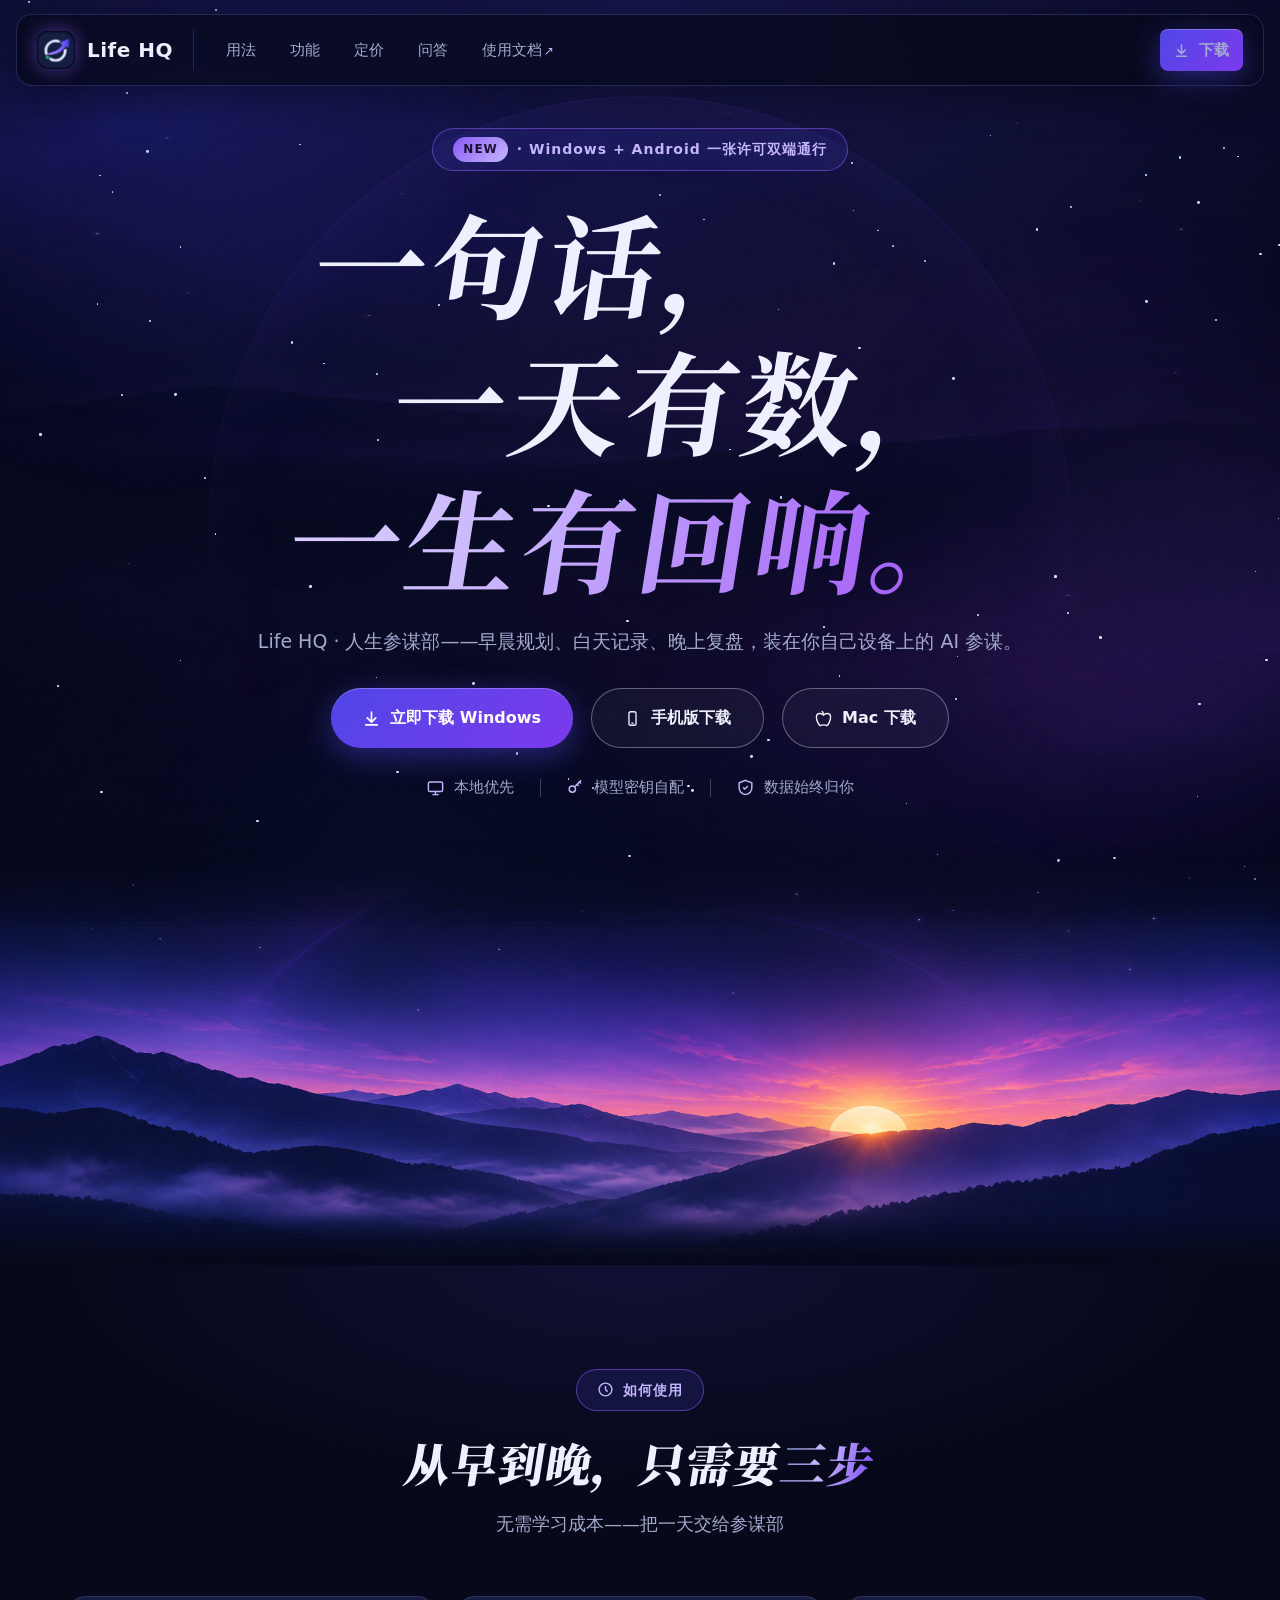
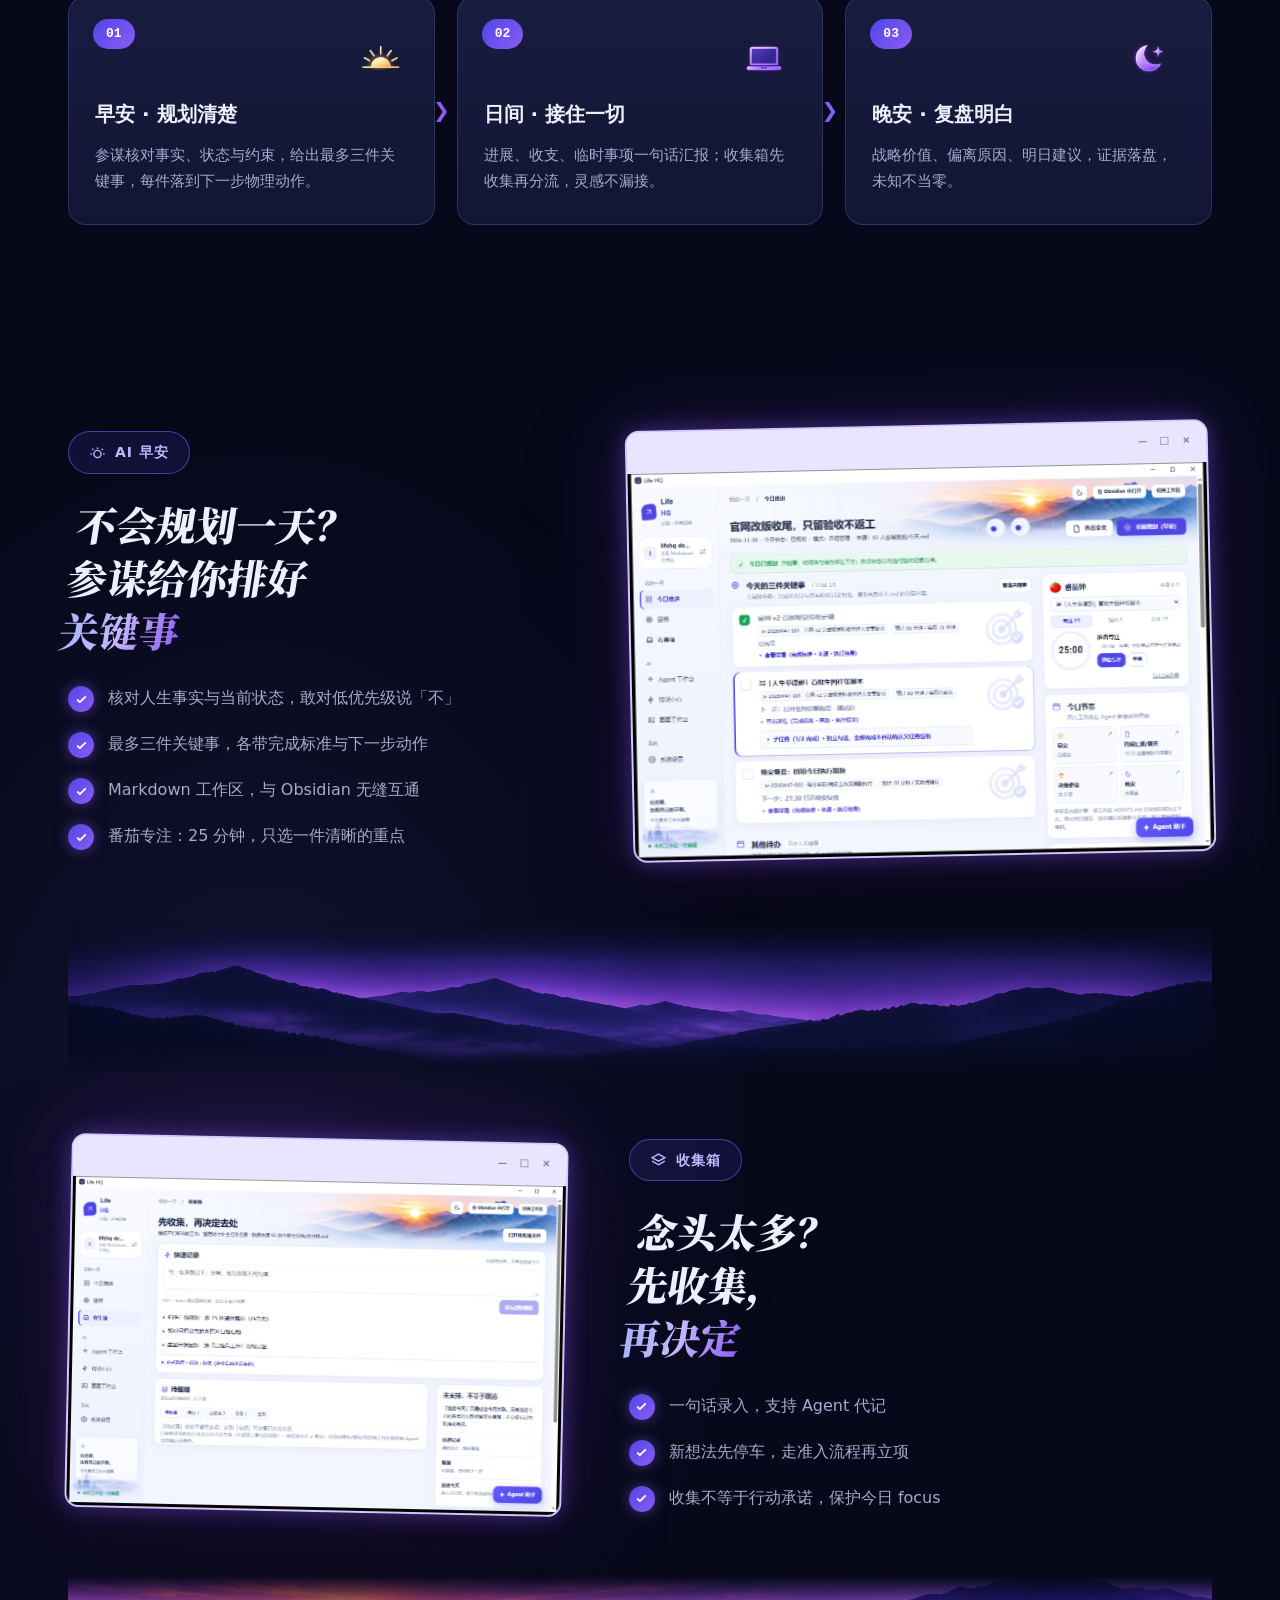
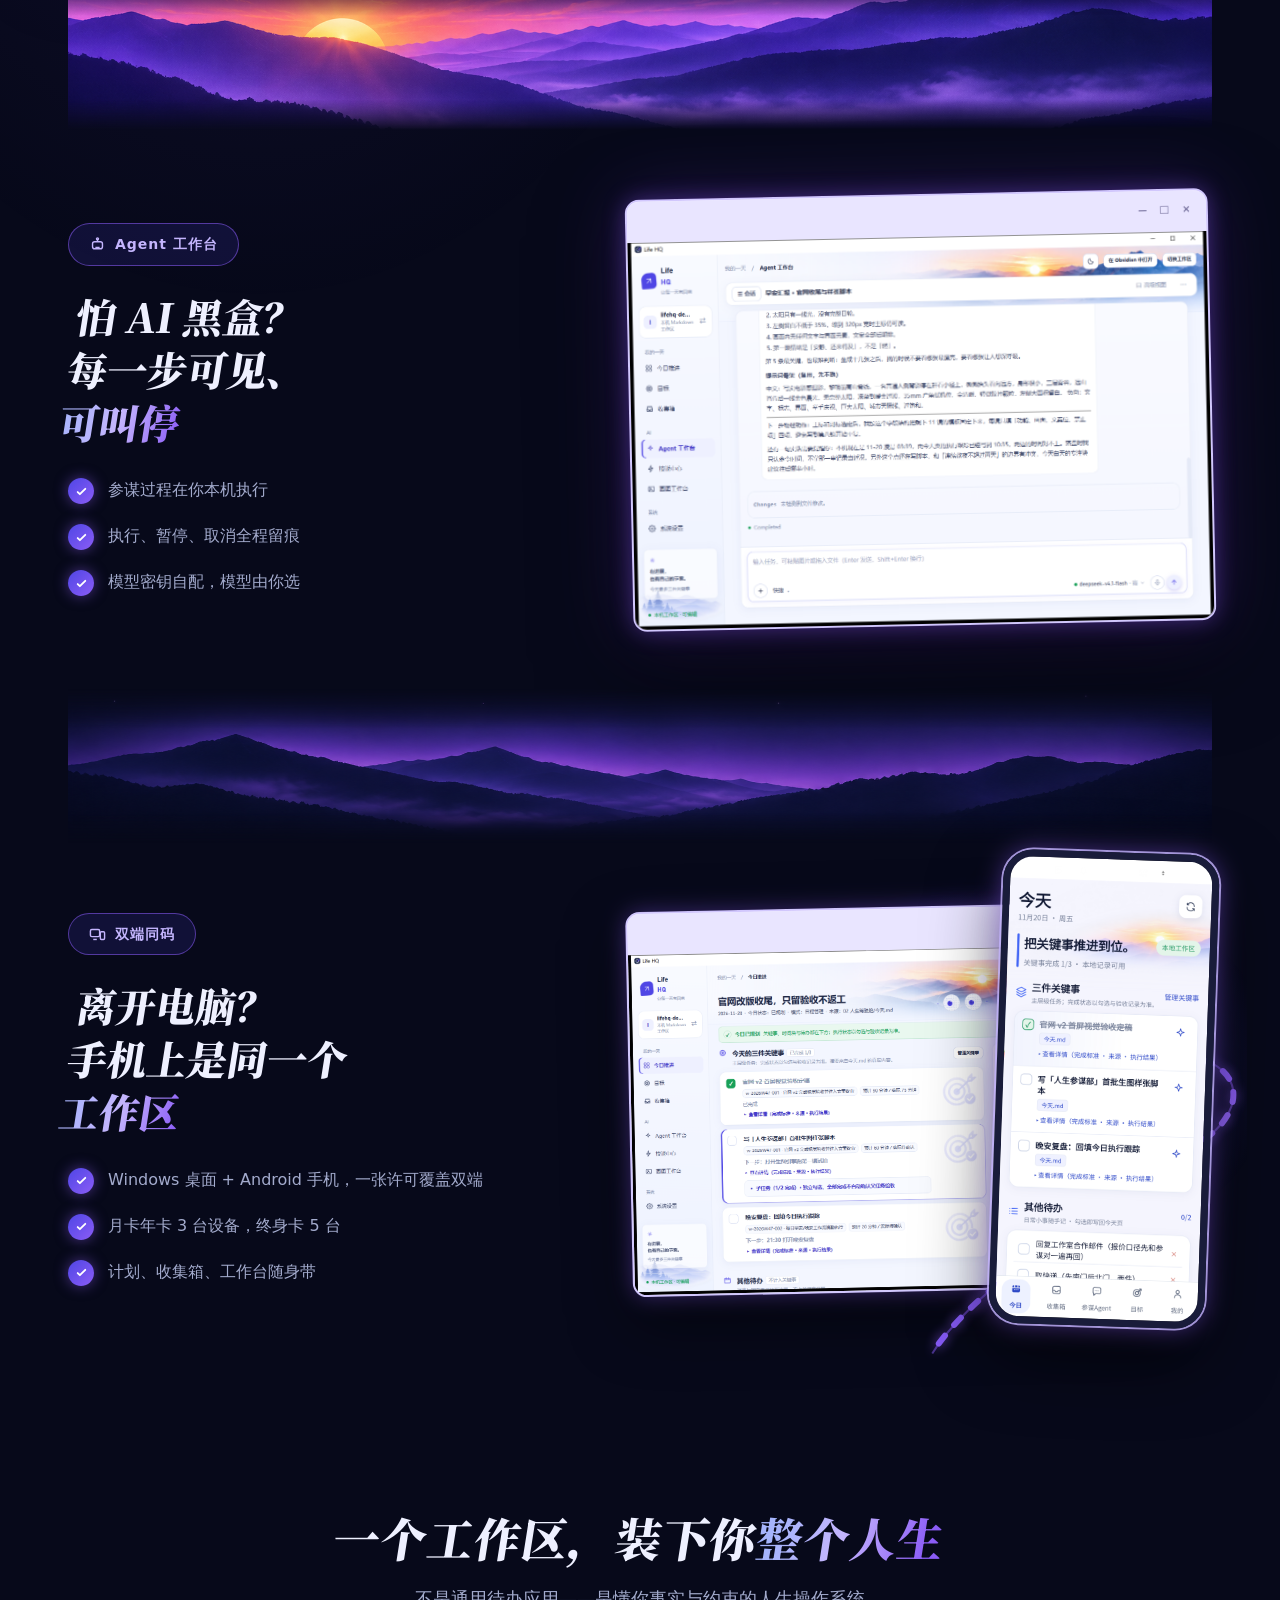
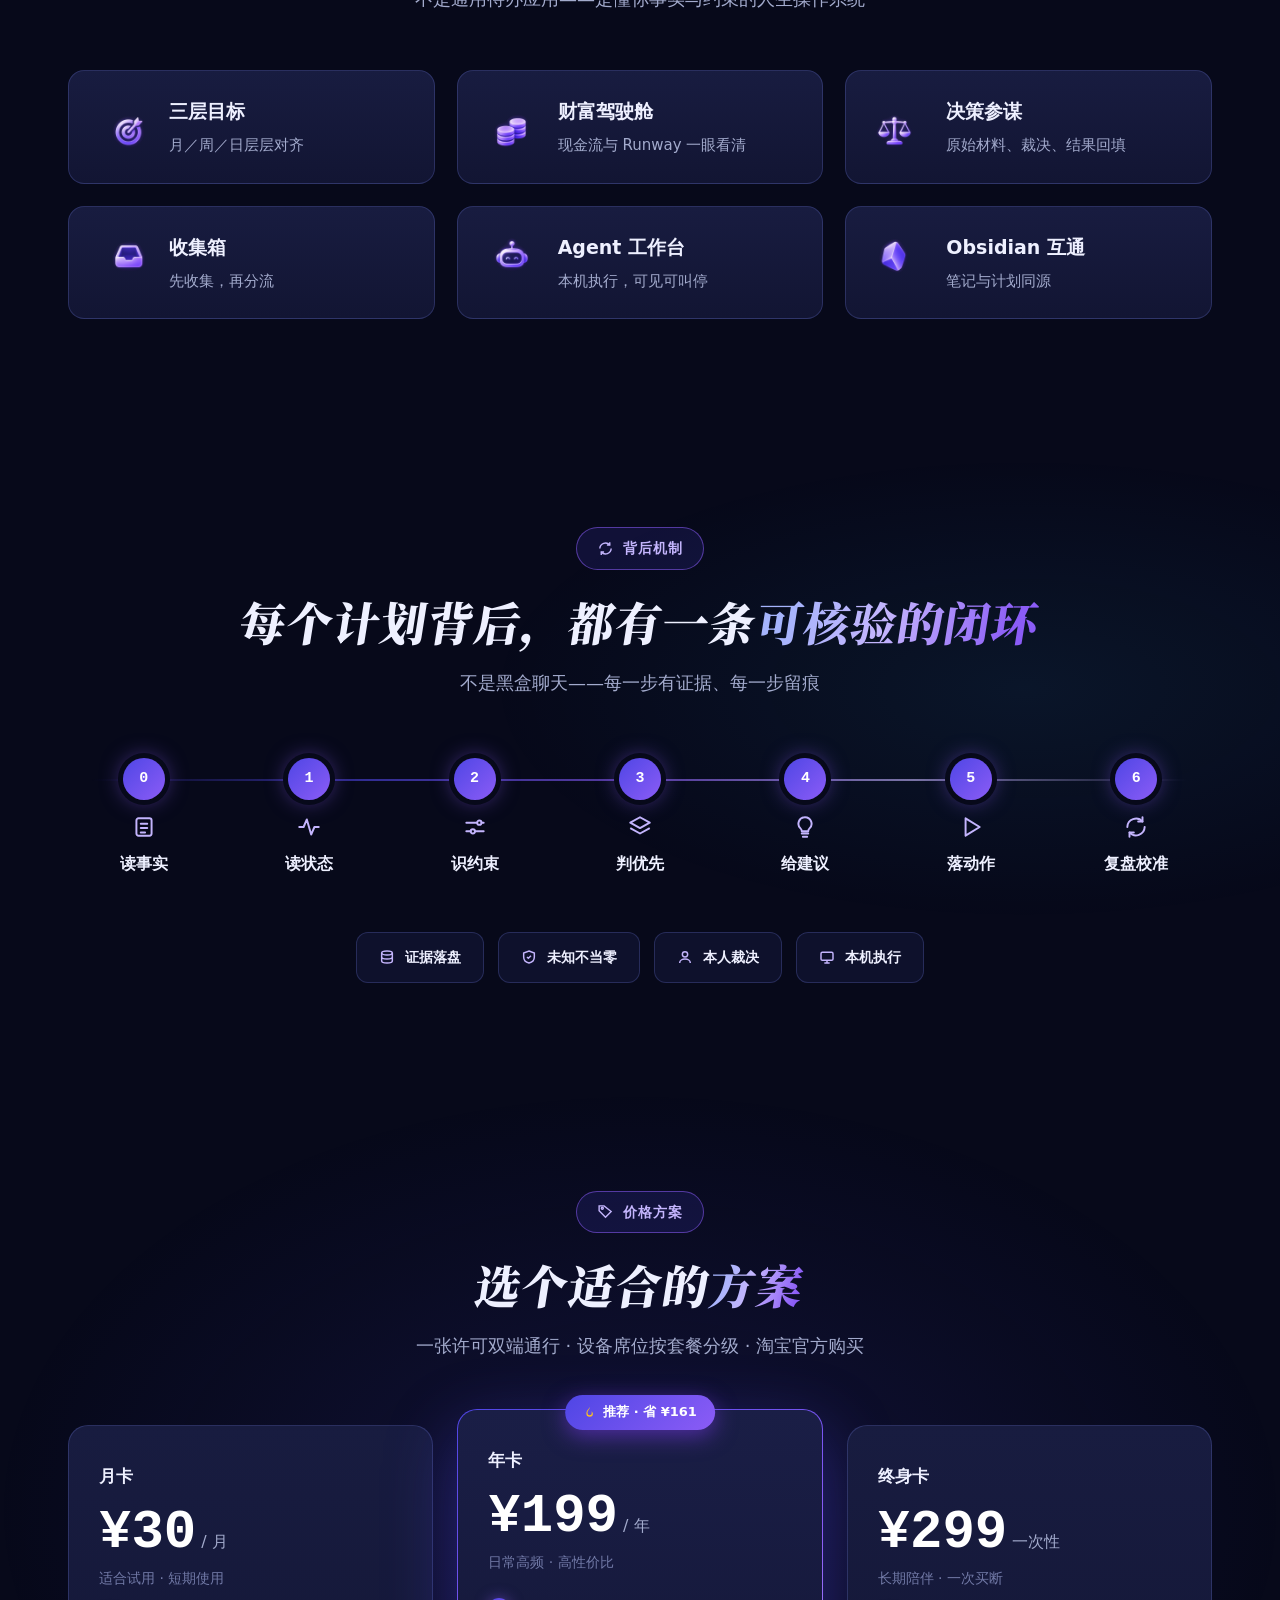
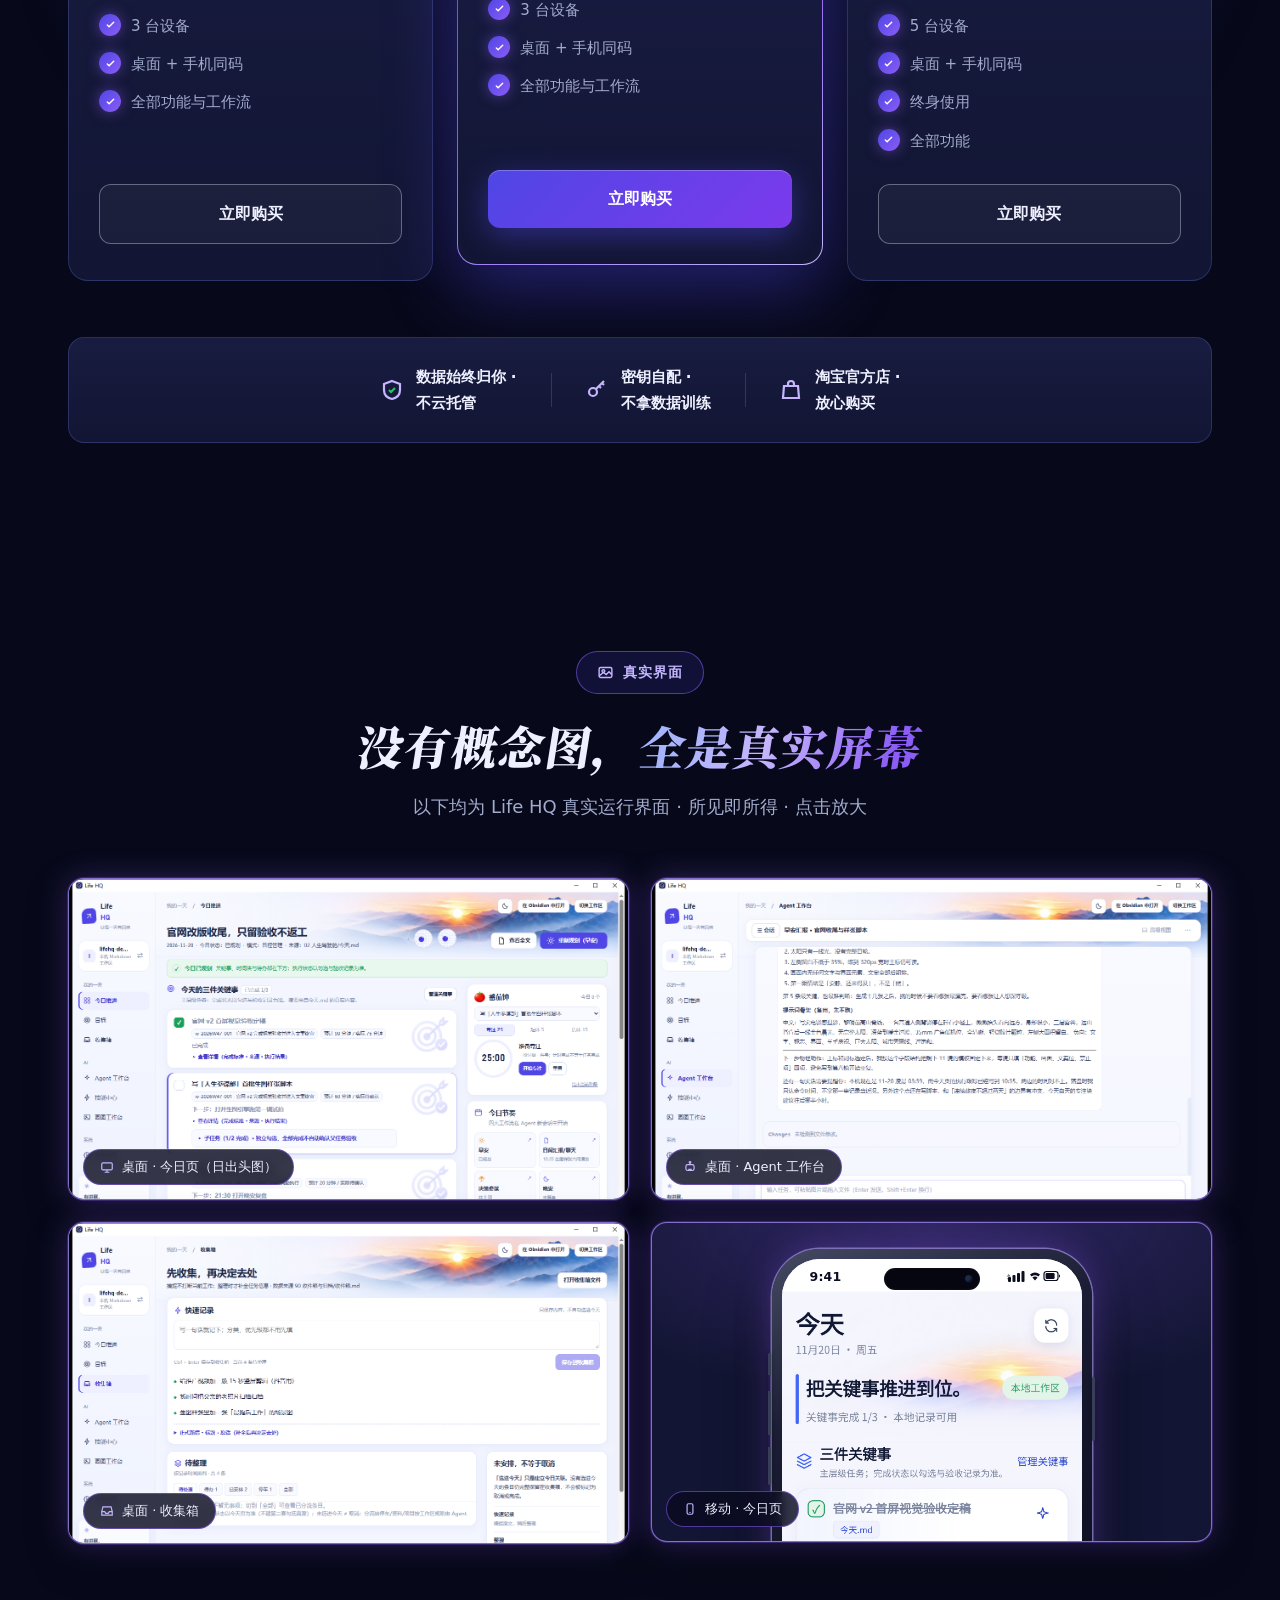
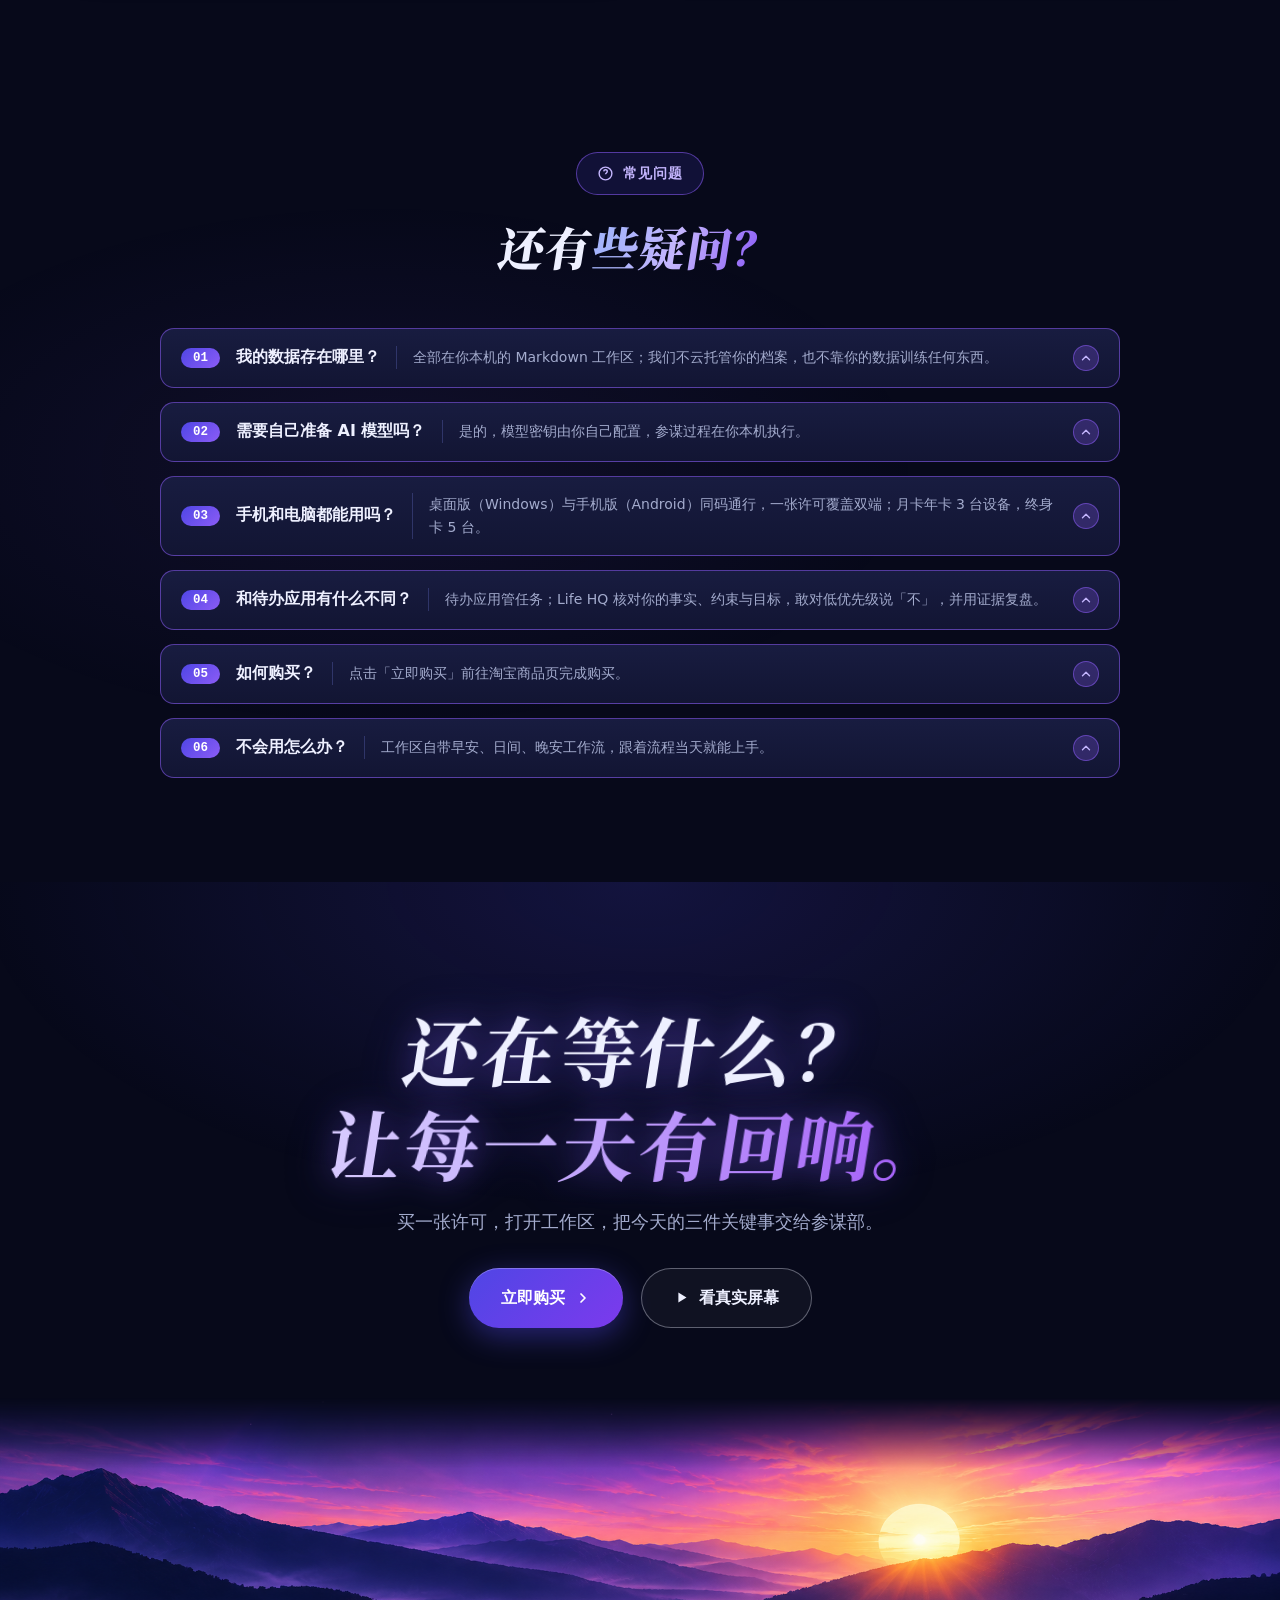
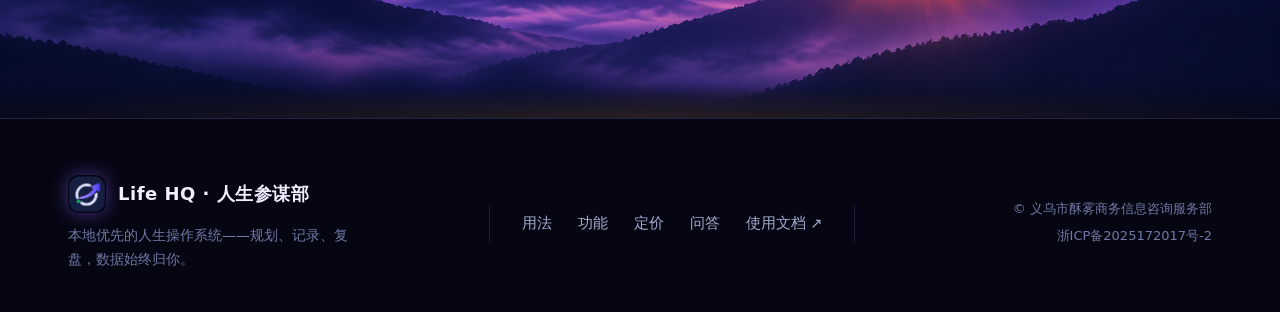
==== commit 2f6ce239: "feat(site)：移动今日页手机框改真 iPhone 形态（加宽至320/半身裁切/灵动岛+状态栏+侧键+钛金属中框）" ====
--- a/index.html
+++ b/index.html
@@ -311,11 +311,23 @@
   backdrop-filter:blur(6px);-webkit-backdrop-filter:blur(6px)}
 .shot figcaption svg{width:14px;height:14px;color:var(--lav)}
 @media (max-width:600px){.shots{grid-template-columns:1fr}.shot img{height:230px}}
-.shot-mobile{height:320px;display:flex;align-items:center;justify-content:center;padding:16px 0 40px;
-  background:radial-gradient(120% 90% at 50% 0%,rgba(139,92,246,.26),transparent 62%),var(--surface)}
-.pframe{height:100%;width:min(240px,64%);border:8px solid #0a0d20;border-radius:30px;overflow:hidden;background:#0a0d20;
-  box-shadow:0 0 0 1.5px rgba(196,181,253,.55),0 0 26px rgba(139,92,246,.38),0 16px 40px rgba(0,0,0,.5)}
-.shot-mobile img{width:100%;height:100%;object-fit:cover;object-position:top;border-radius:22px;display:block}
+.shot-mobile{height:320px;background:radial-gradient(120% 90% at 50% 0%,rgba(139,92,246,.26),transparent 62%),var(--surface)}
+.pframe{position:absolute;left:50%;top:26px;translate:-50% 0;width:min(320px,78%);aspect-ratio:9/19.5;padding:10px;border-radius:48px;
+  background:linear-gradient(155deg,#454a63 0%,#1a1d33 22%,#0b0e20 60%);
+  box-shadow:0 0 0 1.5px rgba(196,181,253,.5),0 0 34px rgba(139,92,246,.4),0 24px 60px rgba(0,0,0,.55)}
+.pside{position:absolute;width:3px;border-radius:2px;background:#383d58;box-shadow:0 0 4px rgba(0,0,0,.4)}
+.pside.pl{left:-3.5px;top:104px;height:132px;background:linear-gradient(180deg,#383d58 0 22px,transparent 22px 38px,#383d58 38px 82px,transparent 82px 94px,#383d58 94px 132px)}
+.pside.pr{right:-3.5px;top:128px;height:64px}
+.pscreen{position:relative;display:block;width:100%;height:100%;border-radius:38px;overflow:hidden;background:#f7f8fc}
+.pscreen img{width:100%;height:100%;object-fit:cover;object-position:top;display:block}
+.pbar{position:absolute;top:0;left:0;right:0;height:34px;z-index:2;display:flex;align-items:center;justify-content:space-between;
+  padding:0 22px 0 28px;color:#0b0e20;font-size:12.5px;font-weight:700;letter-spacing:.2px}
+.pbar svg{display:block}
+.island{position:absolute;top:9px;left:50%;translate:-50% 0;width:32%;height:22px;z-index:3;border-radius:999px;background:#05060f;
+  box-shadow:inset 0 0 4px rgba(255,255,255,.06)}
+.island::after{content:"";position:absolute;right:7px;top:50%;translate:0 -50%;width:8px;height:8px;border-radius:50%;
+  background:radial-gradient(circle at 35% 35%,#1d2b47 0 30%,#0a1226 60%,#05060f 100%)}
+.shot-mobile figcaption{z-index:4}
 .lightbox{position:fixed;inset:0;z-index:90;display:flex;align-items:center;justify-content:center;padding:4vh 4vw;
   background:rgba(4,5,15,.88);backdrop-filter:blur(8px);opacity:0;pointer-events:none;transition:opacity .3s}
 .lightbox.open{opacity:1;pointer-events:auto}
@@ -676,7 +688,7 @@
       <button class="shot" data-reveal data-full="assets/shots/desktop-today.png" data-cap="桌面 · 今日页（日出头图）"><img src="assets/shots/desktop-today.png" width="1316" height="879" alt="桌面版今日页真实截图" loading="lazy" /><figcaption><svg viewBox="0 0 24 24" fill="none" stroke="currentColor" stroke-width="2"><rect x="3" y="5" width="18" height="12" rx="2"/><path d="M8 21h8M12 17v4"/></svg>桌面 · 今日页（日出头图）</figcaption></button>
       <button class="shot" data-reveal style="--d:.08s" data-full="assets/shots/desktop-agent.png" data-cap="桌面 · Agent 工作台"><img src="assets/shots/desktop-agent.png" width="1316" height="879" alt="桌面版 Agent 工作台真实截图" loading="lazy" /><figcaption><svg viewBox="0 0 24 24" fill="none" stroke="currentColor" stroke-width="2"><rect x="5" y="8" width="14" height="10" rx="3"/><path d="M12 8V5M9 13h.01M15 13h.01M9 16h6"/><circle cx="12" cy="4" r="1.4"/></svg>桌面 · Agent 工作台</figcaption></button>
       <button class="shot" data-reveal style="--d:.16s" data-full="assets/shots/desktop-inbox.png" data-cap="桌面 · 收集箱"><img src="assets/shots/desktop-inbox.png" width="1316" height="879" alt="桌面版收集箱真实截图" loading="lazy" /><figcaption><svg viewBox="0 0 24 24" fill="none" stroke="currentColor" stroke-width="2"><path d="M3 13h5l2 3h4l2-3h5"/><path d="M5 5h14l2 8v6H3v-6z"/></svg>桌面 · 收集箱</figcaption></button>
-      <button class="shot shot-mobile" data-reveal style="--d:.24s" data-full="assets/shots/mobile-today.png" data-cap="移动 · 今日页"><span class="pframe"><img src="assets/shots/mobile-today.png" width="1080" height="2460" alt="手机版今日页真实截图" loading="lazy" /></span><figcaption><svg viewBox="0 0 24 24" fill="none" stroke="currentColor" stroke-width="2"><rect x="7" y="3" width="10" height="18" rx="2.4"/><path d="M11 18h2"/></svg>移动 · 今日页</figcaption></button>
+      <button class="shot shot-mobile" data-reveal style="--d:.24s" data-full="assets/shots/mobile-today.png" data-cap="移动 · 今日页"><span class="pframe"><i class="pside pl"></i><i class="pside pr"></i><span class="pscreen"><img src="assets/shots/mobile-today.png" width="1080" height="2460" alt="手机版今日页真实截图" loading="lazy" /><span class="pbar"><span>9:41</span><svg width="52" height="12" viewBox="0 0 52 12" fill="currentColor" aria-hidden="true"><rect x="0" y="7" width="3" height="5" rx="1"/><rect x="4.5" y="5" width="3" height="7" rx="1"/><rect x="9" y="3" width="3" height="9" rx="1"/><rect x="13.5" y="1" width="3" height="11" rx="1"/><path d="M22 4.6a8 8 0 0 1 10 0l-1.6 1.9a5.5 5.5 0 0 0-6.8 0z"/><path d="M24.4 7.4a4.4 4.4 0 0 1 5.2 0L27 10.4z"/><rect x="36" y="1.5" width="14" height="9" rx="2.5" fill="none" stroke="currentColor" stroke-width="1.2"/><rect x="37.6" y="3.1" width="9" height="5.8" rx="1.2"/><path d="M51 4.5v3a1.6 1.6 0 0 0 0-3z"/></svg></span><span class="island"></span></span></span><figcaption><svg viewBox="0 0 24 24" fill="none" stroke="currentColor" stroke-width="2"><rect x="7" y="3" width="10" height="18" rx="2.4"/><path d="M11 18h2"/></svg>移动 · 今日页</figcaption></button>
     </div>
   </div>
 </section>
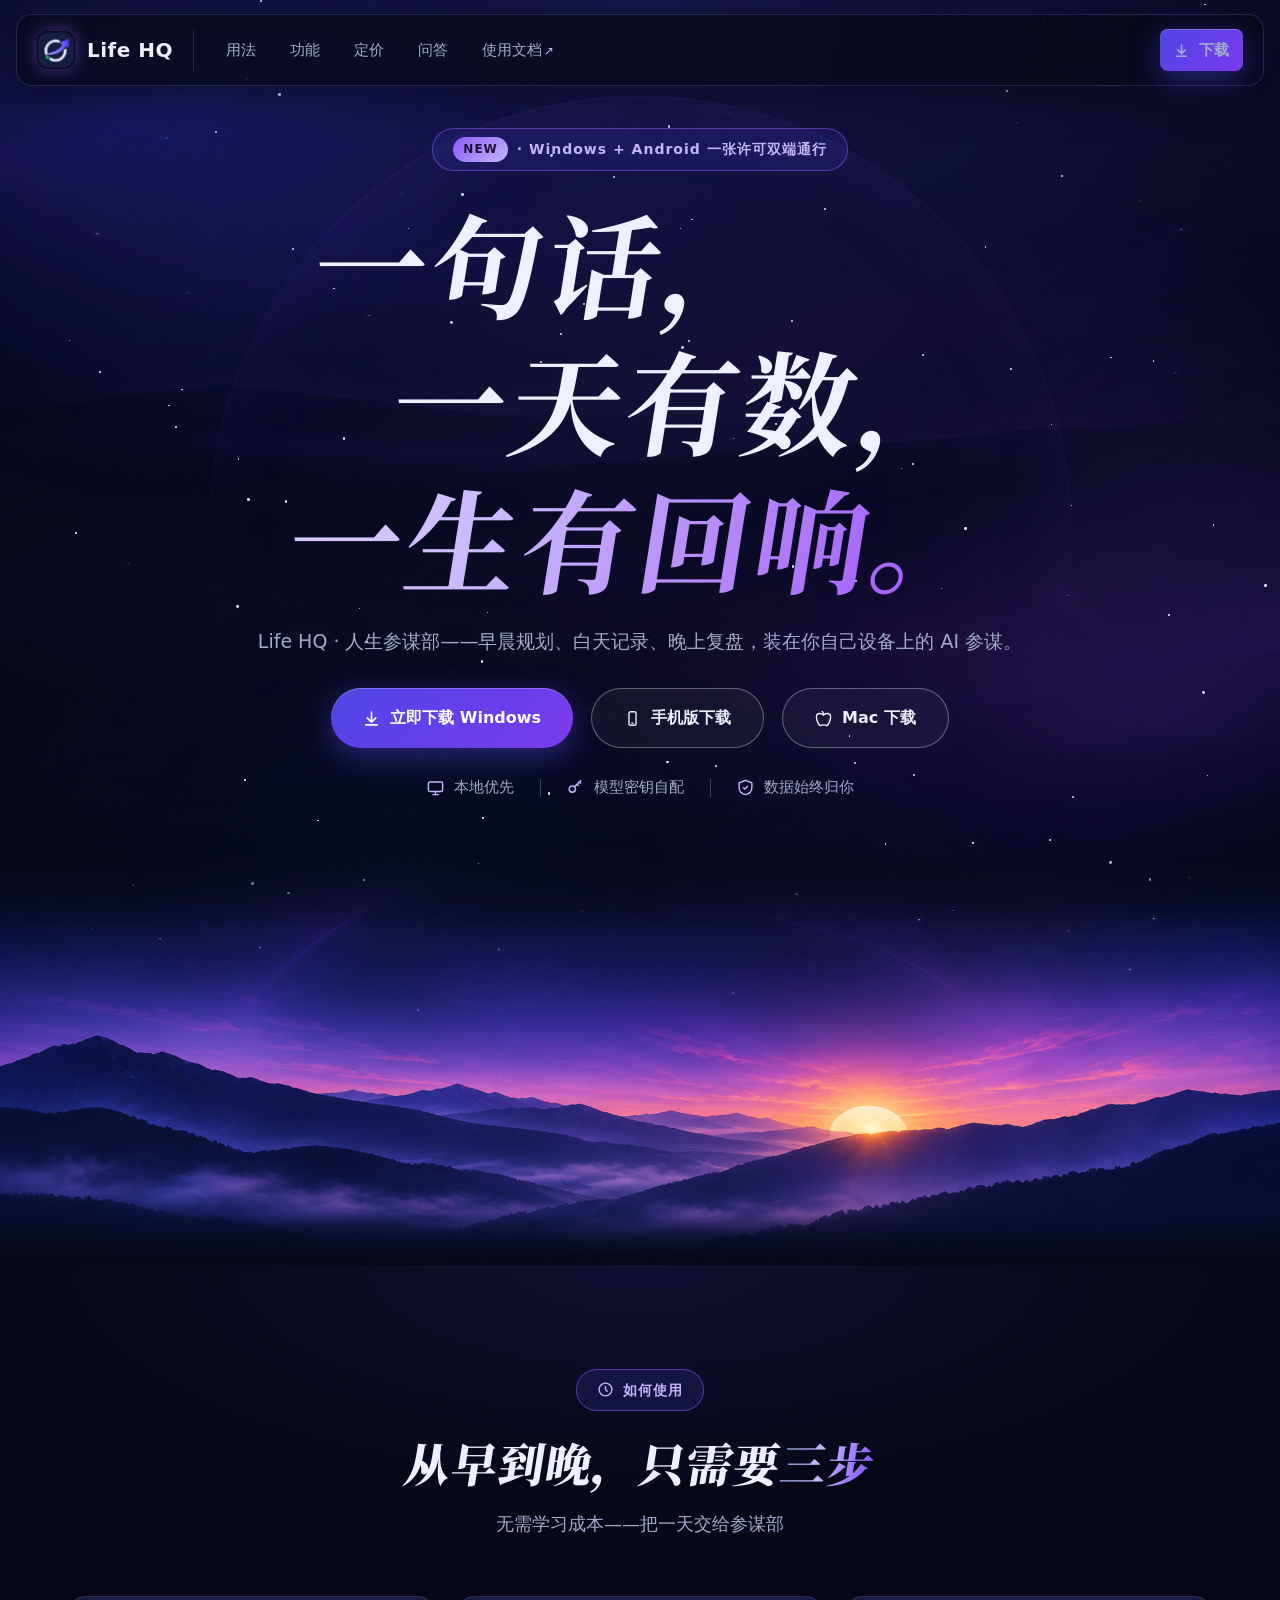
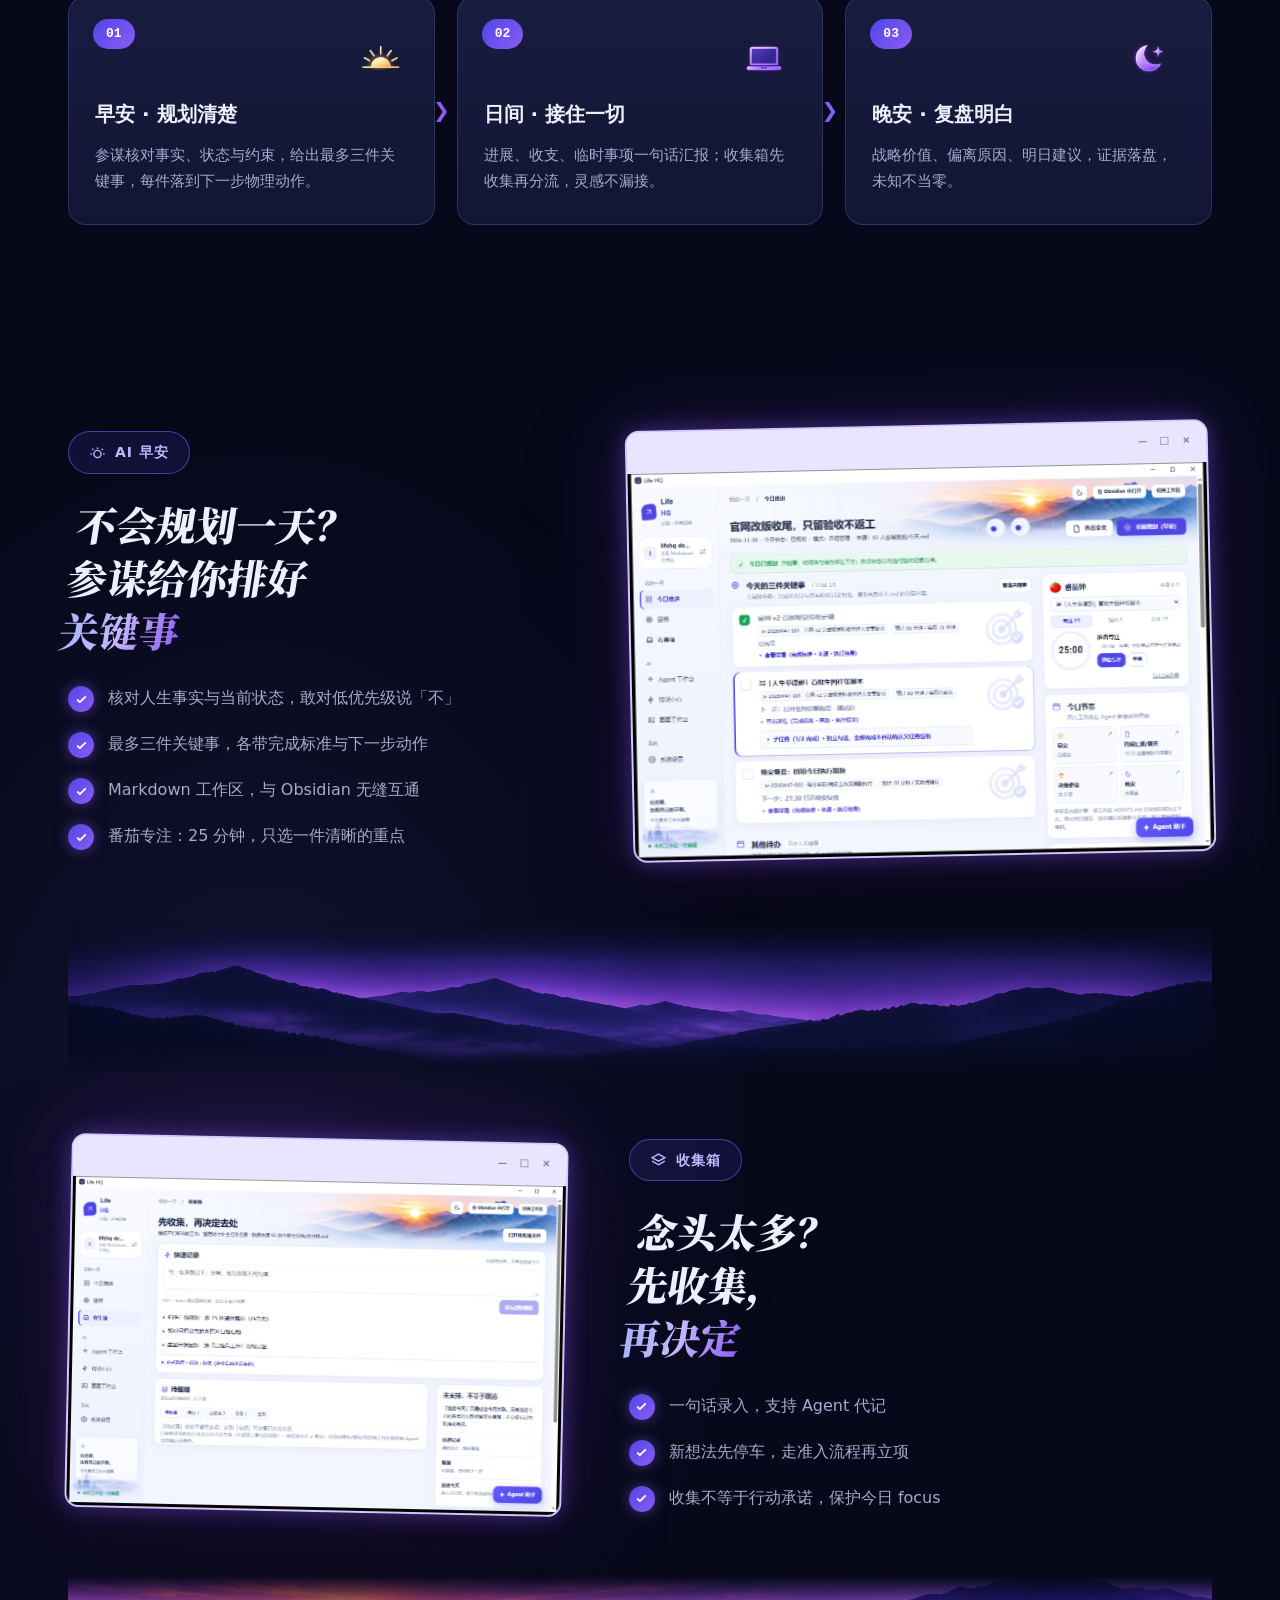
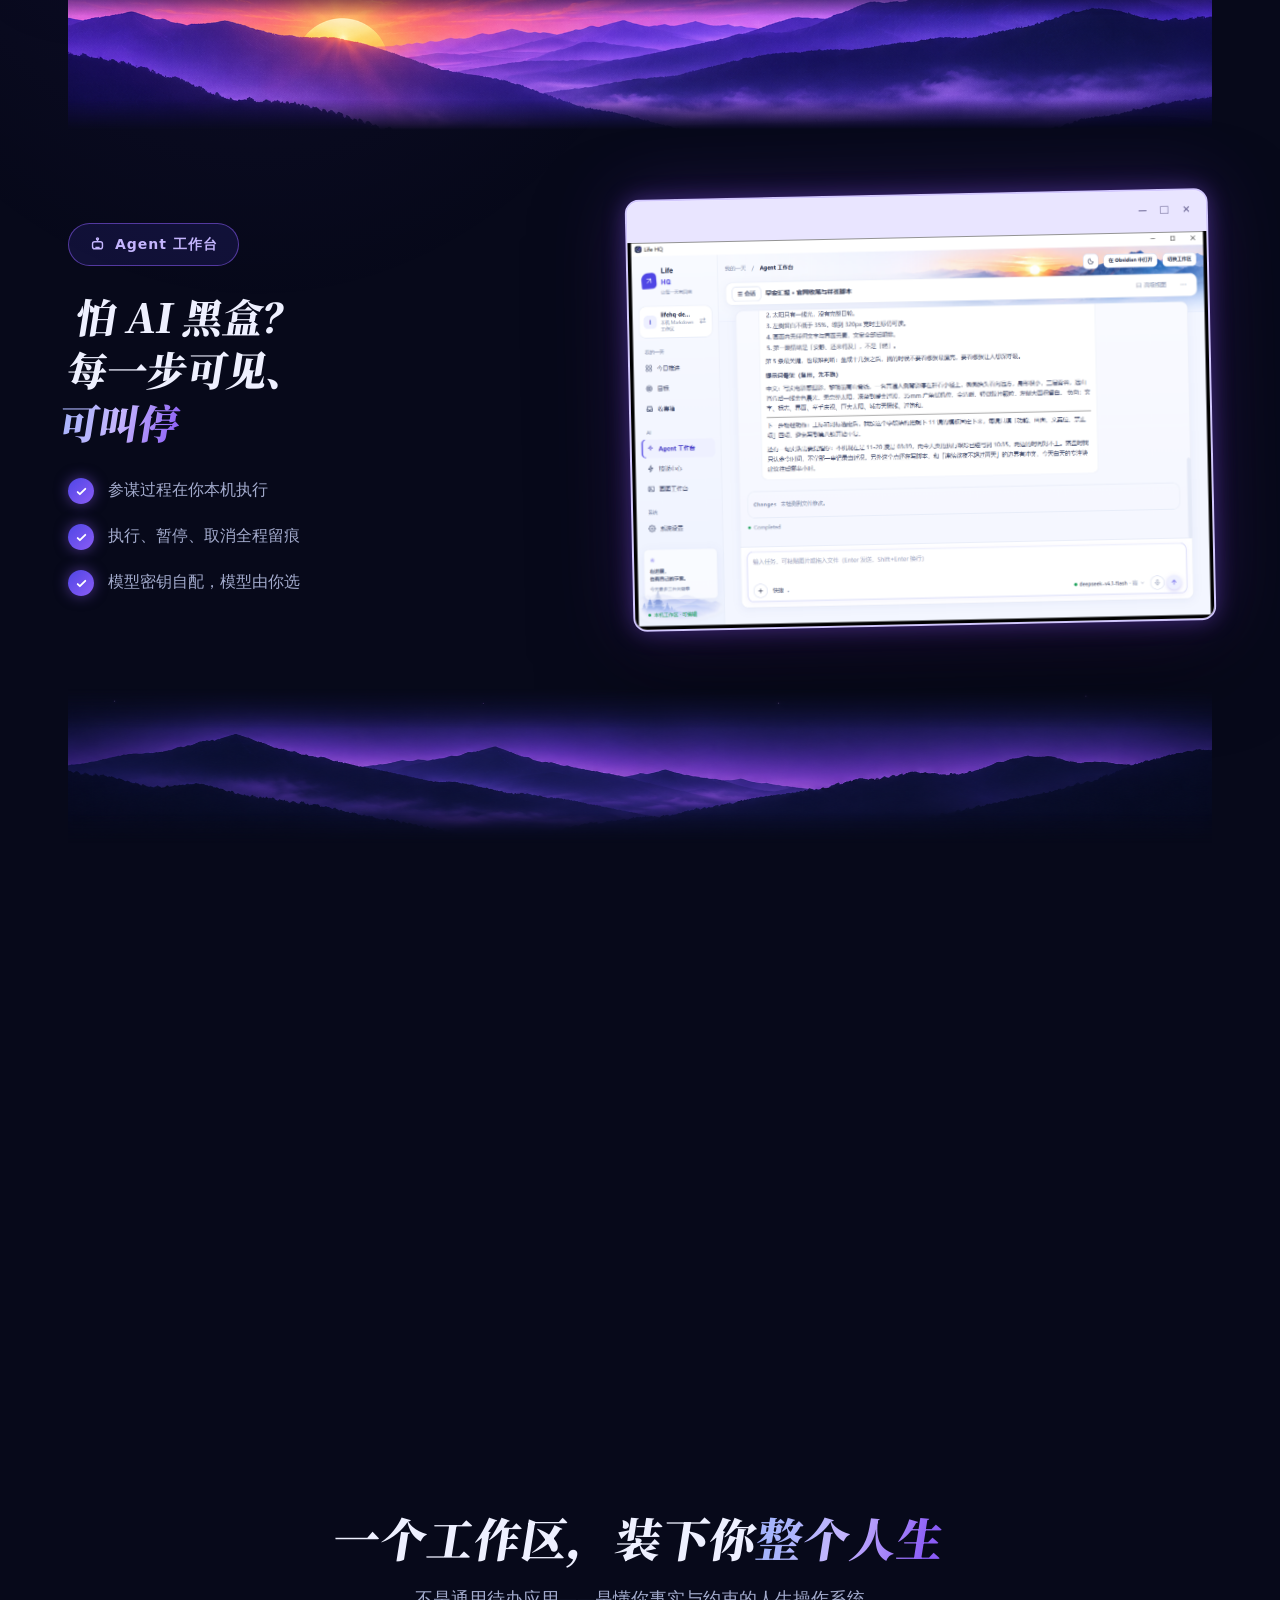
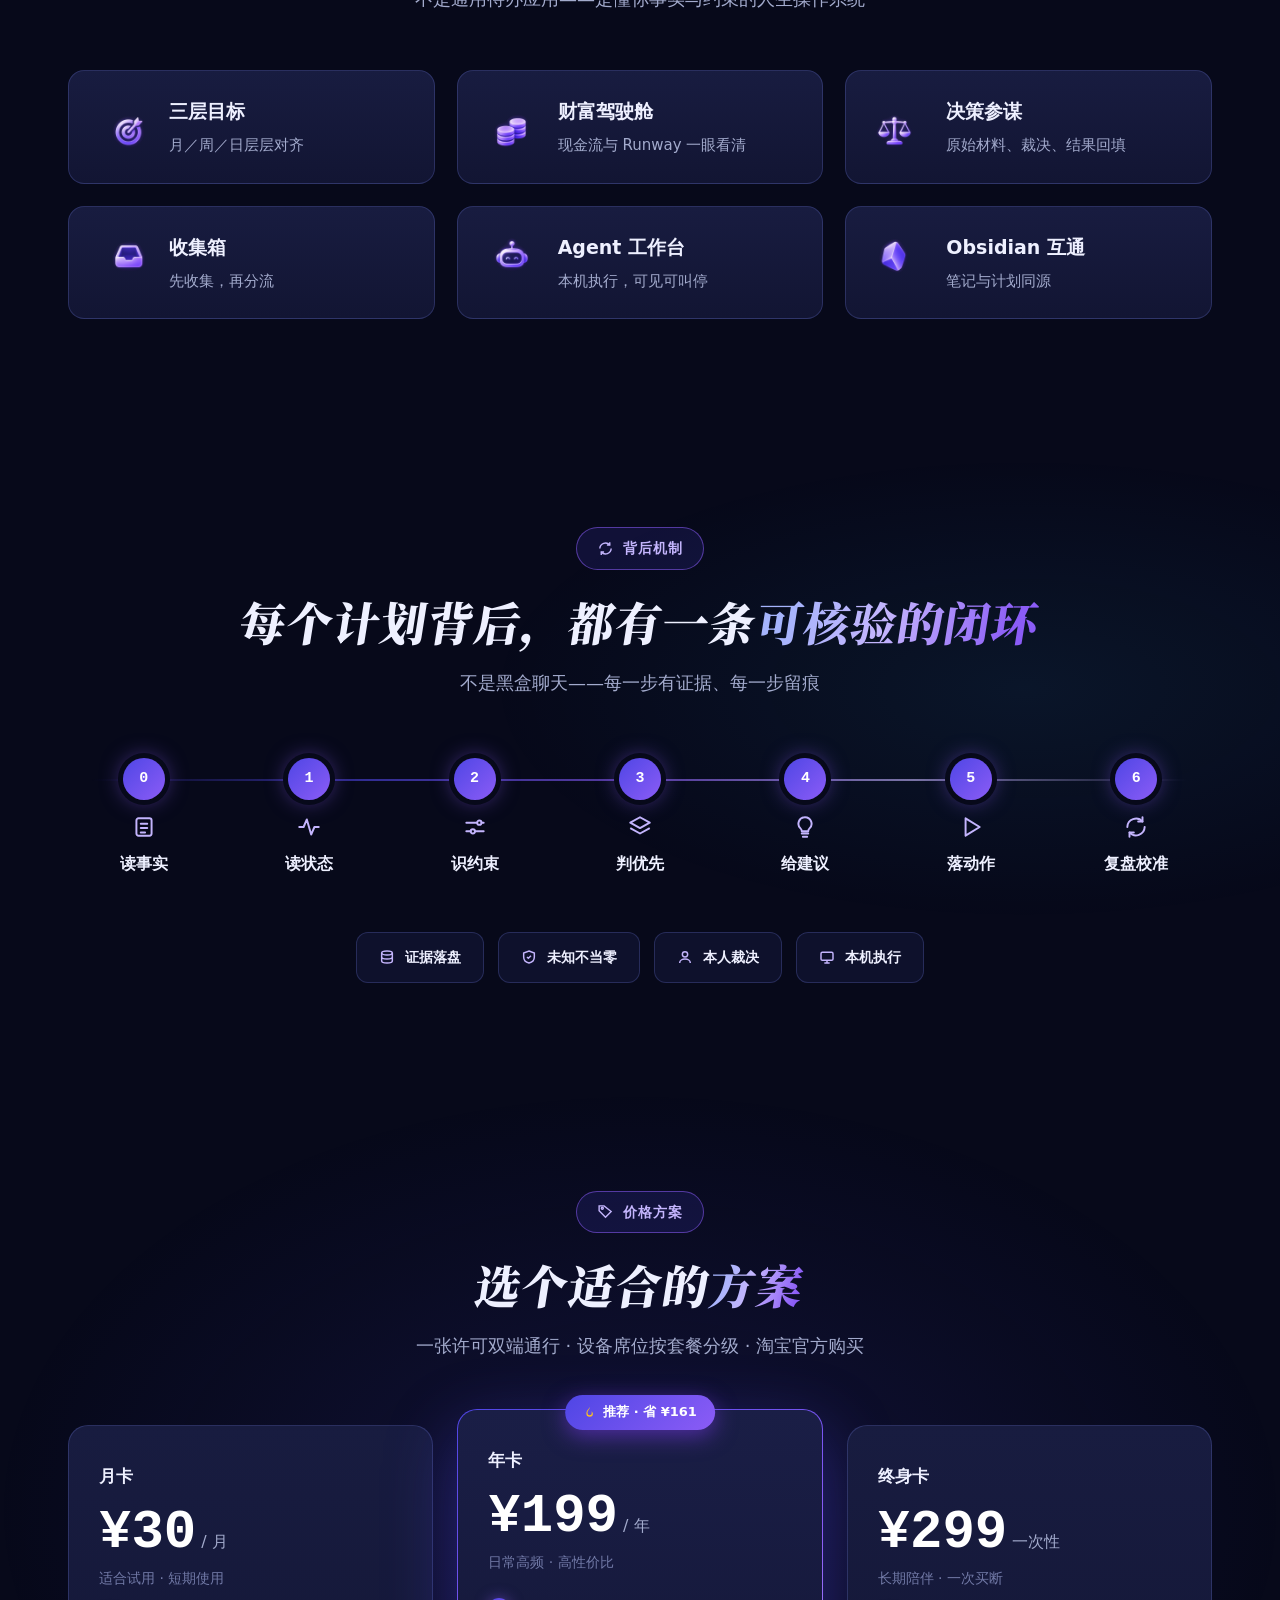
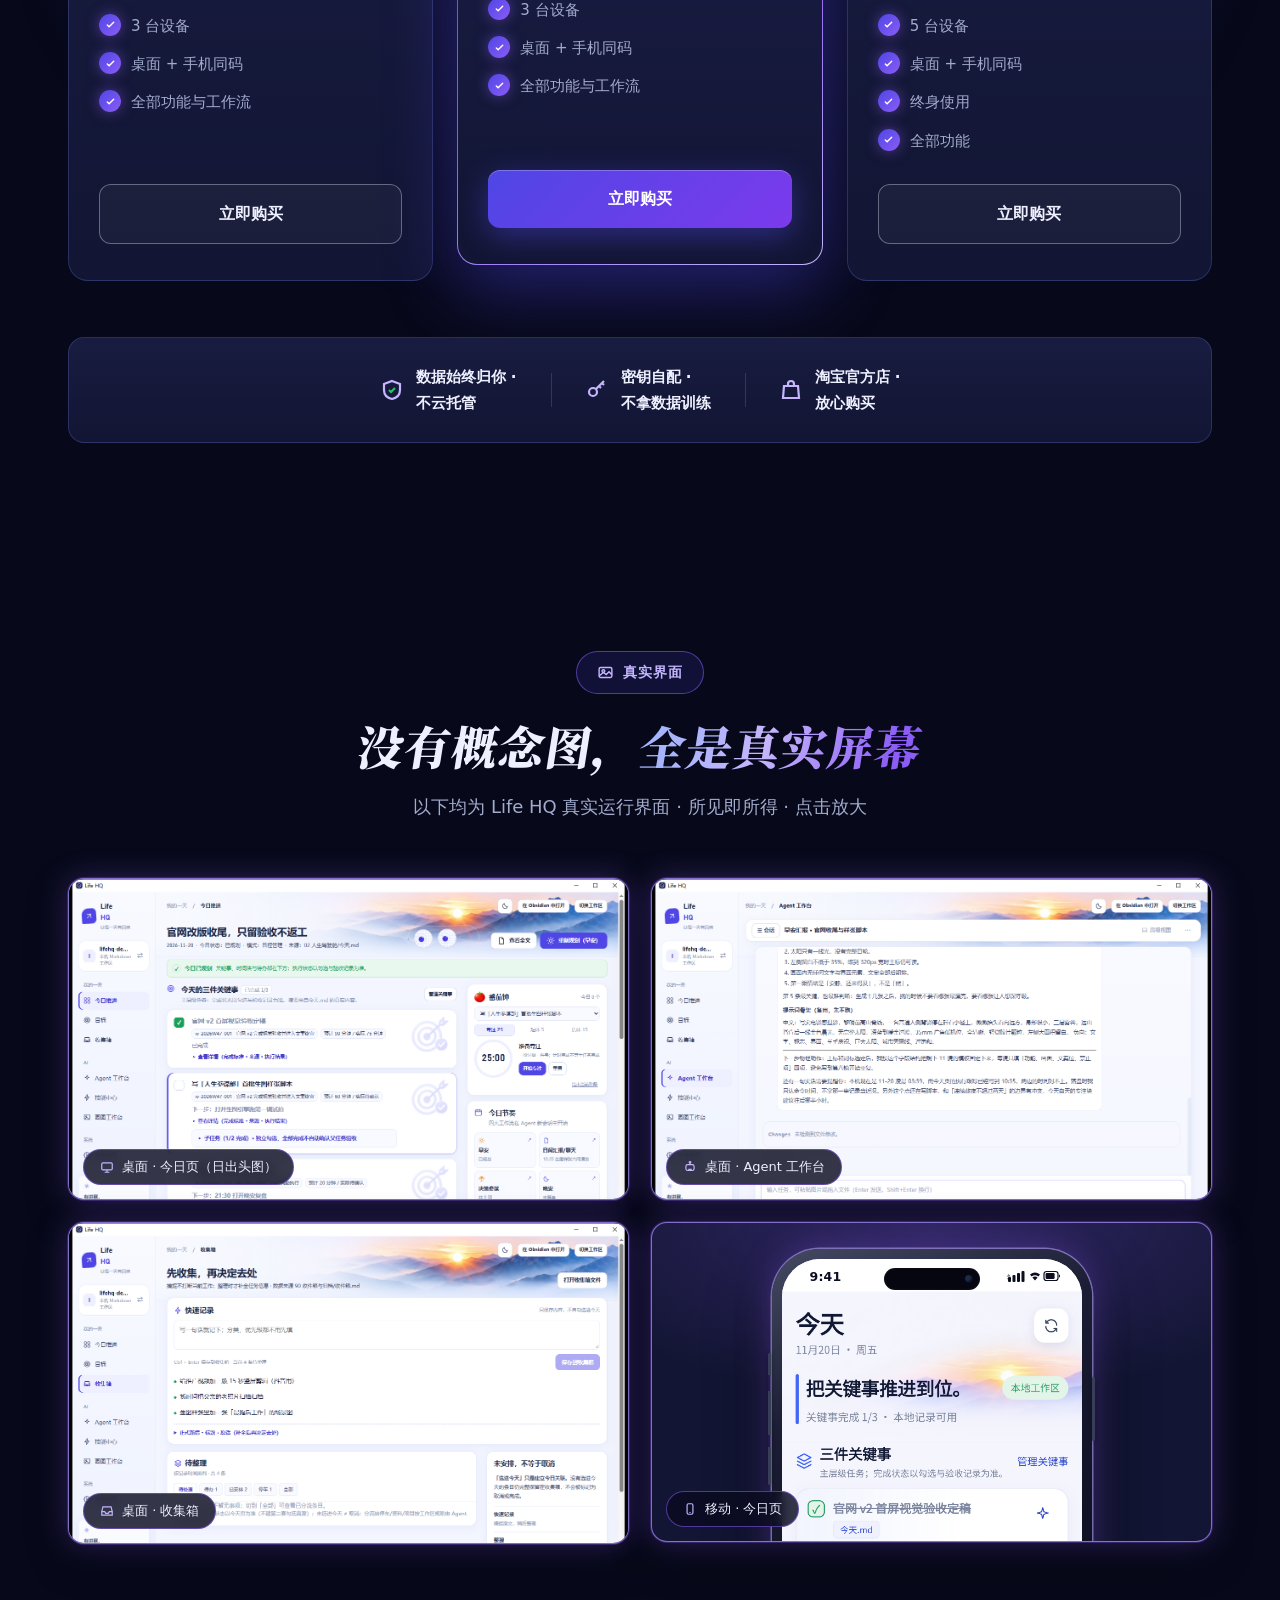
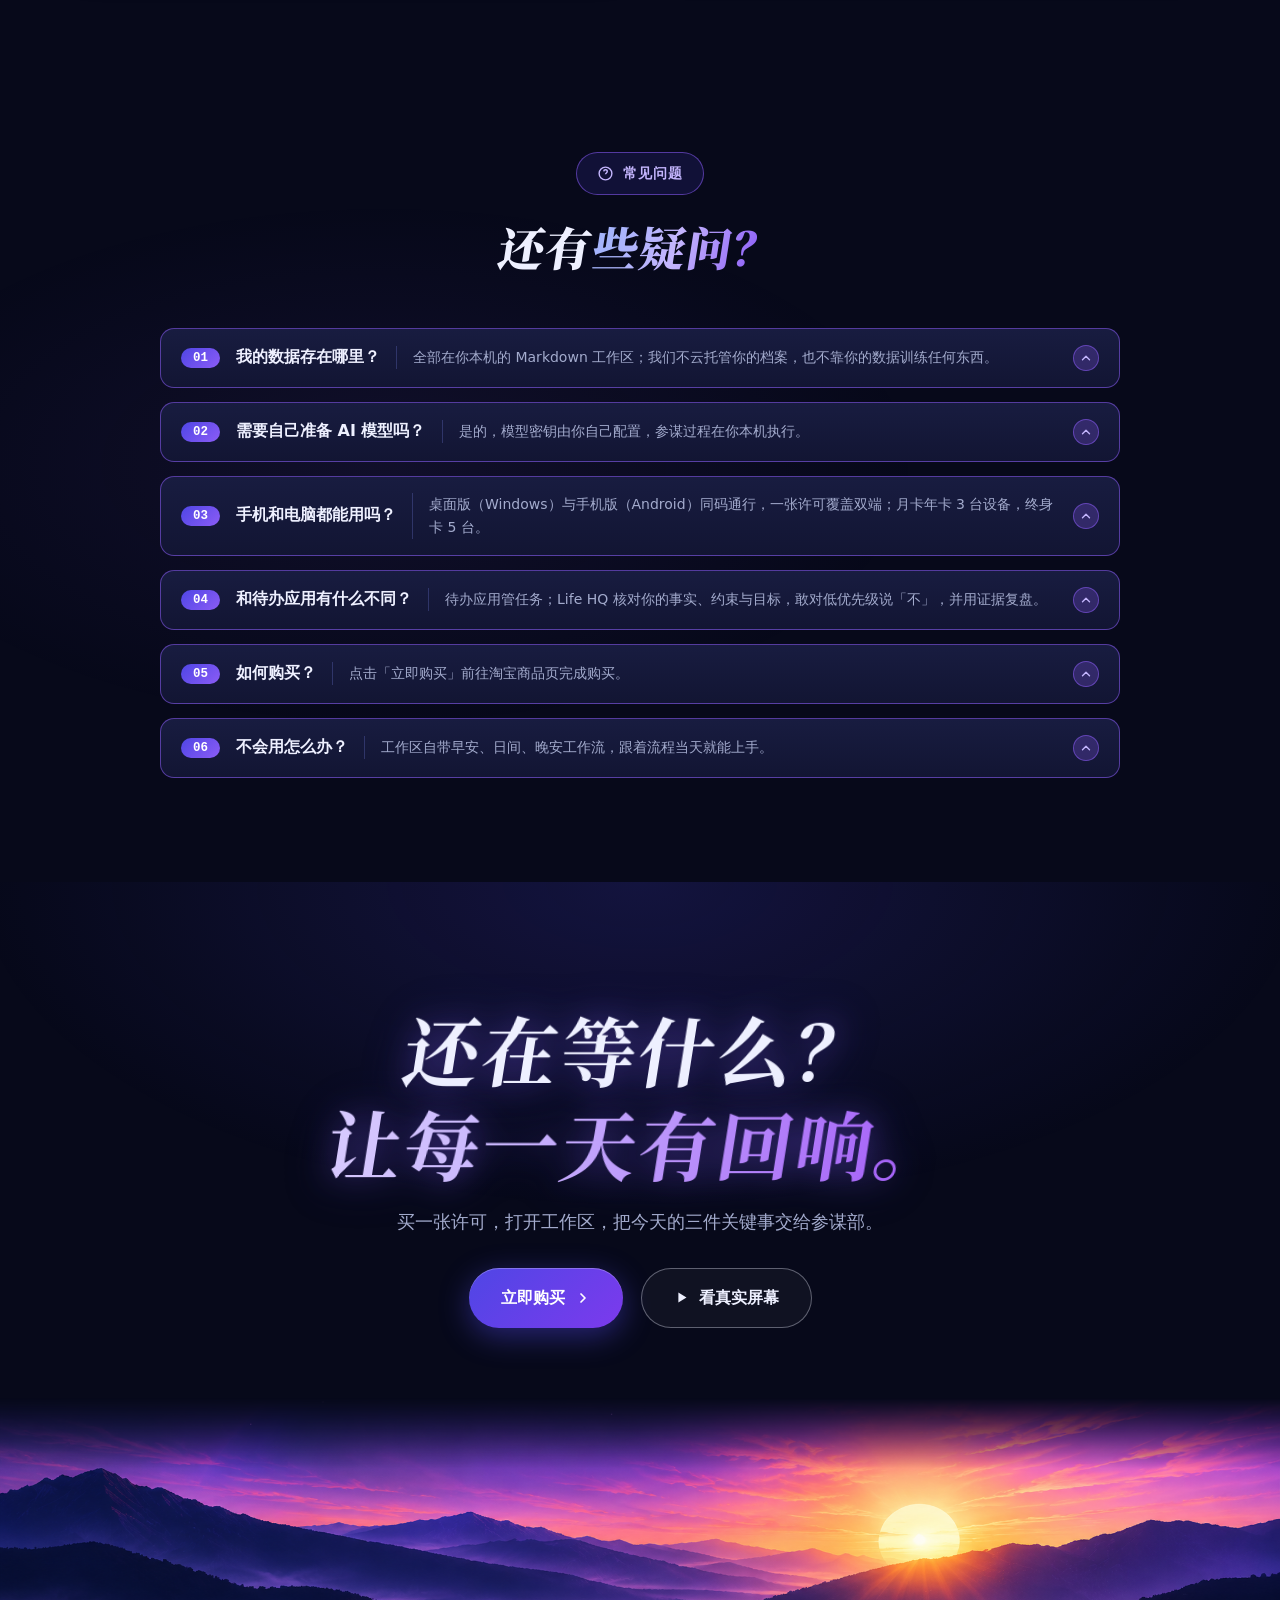
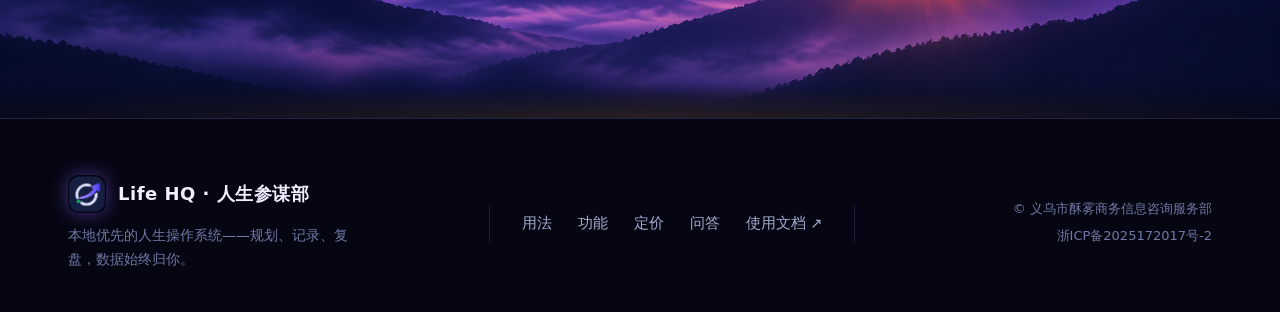
==== commit d9ef6830: "feat(site)：Mac 版下载直链上线（ota prod 1.0.0 arm64 dmg；HEAD 200 约232MB；双端点击/触摸实测请求指向新址，打包中提示退役）" ====
--- a/index.html
+++ b/index.html
@@ -772,7 +772,7 @@
     docs: "https://my.feishu.cn/docx/GErMd6azBoQ47FxKHCBcho1bnwd",
     win: "https://ota.lifehq.vip/desktop/release/1.0.0/lifehq-desktop-1.0.0-x64-setup.exe",
     apk: "https://ota.lifehq.vip/mobile/release/1.0.0/lifehq-mobile-1.0.0-release-arm64.apk",
-    mac: ""
+    mac: "https://ota.lifehq.vip/desktop/prod/1.0.0/LifeHQ_1.0.0_mac-arm64.dmg"
   };
   var reduced = window.matchMedia("(prefers-reduced-motion: reduce)").matches;
 
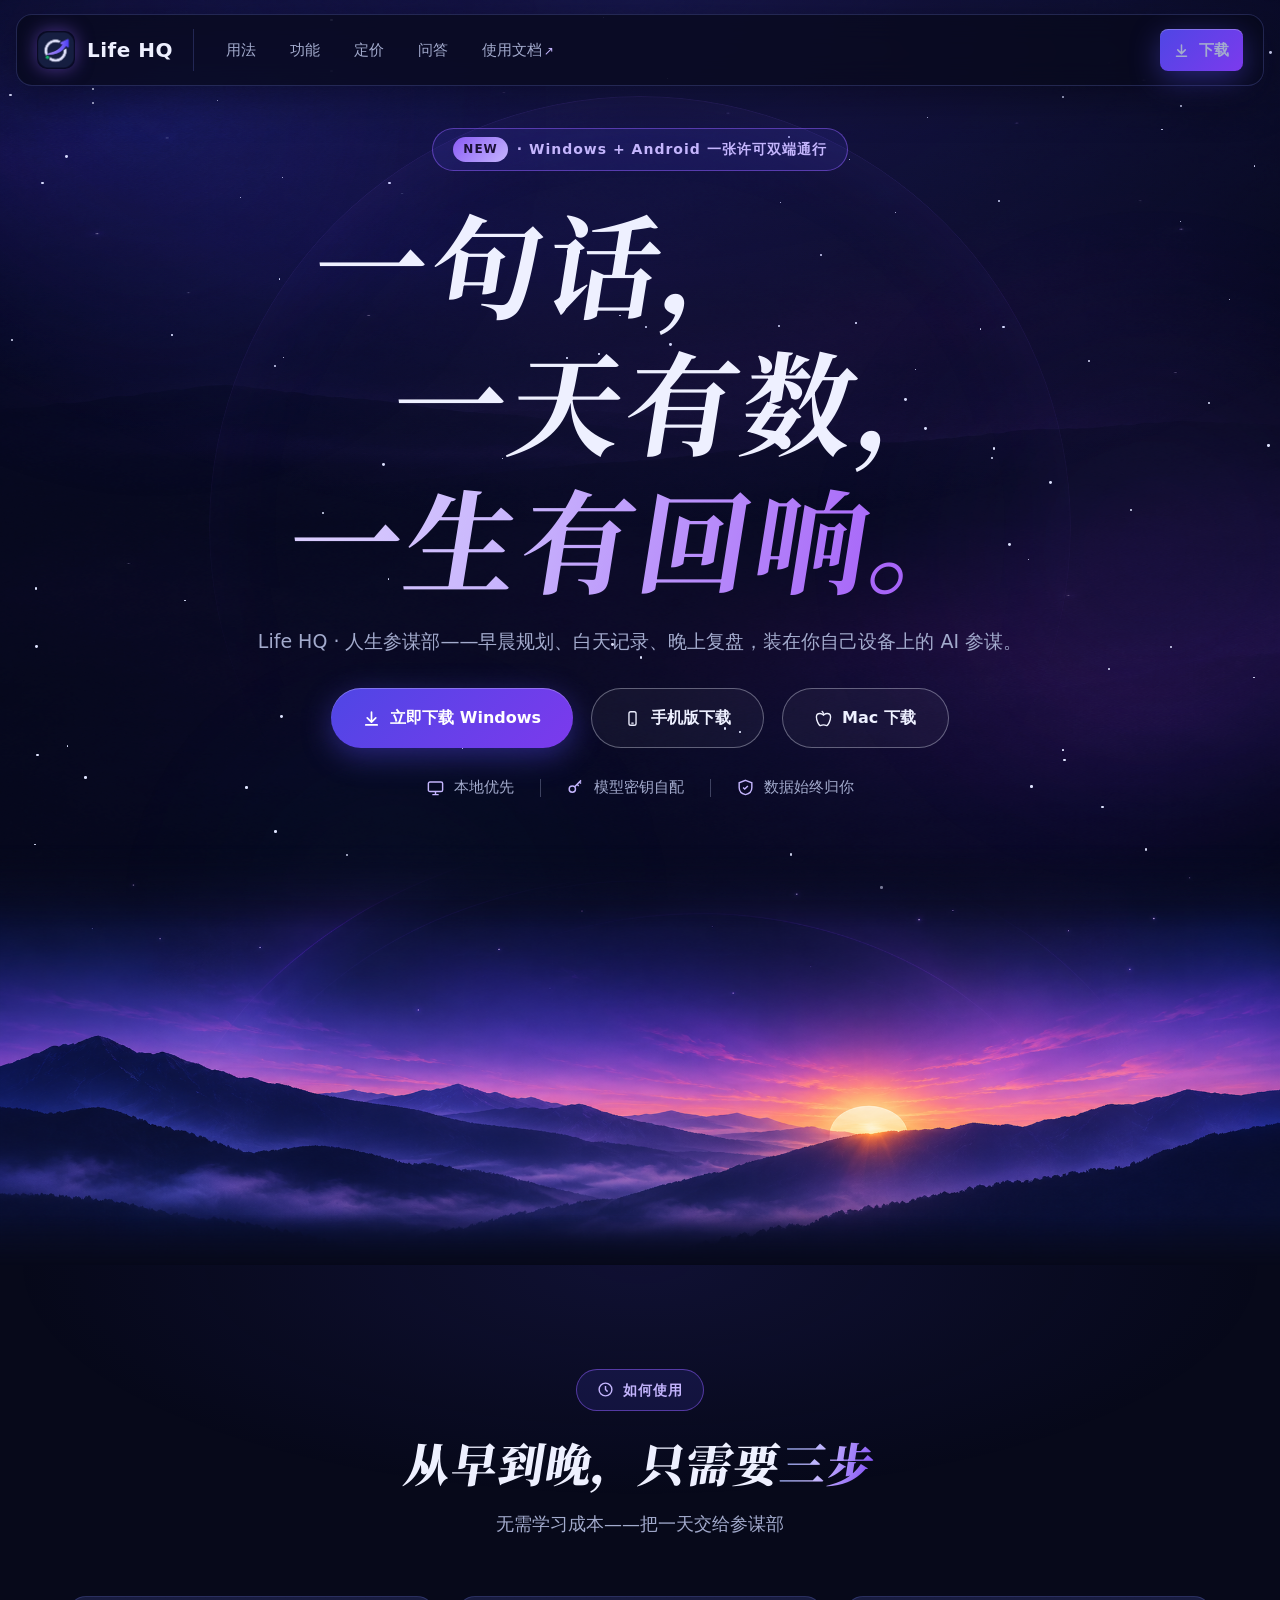
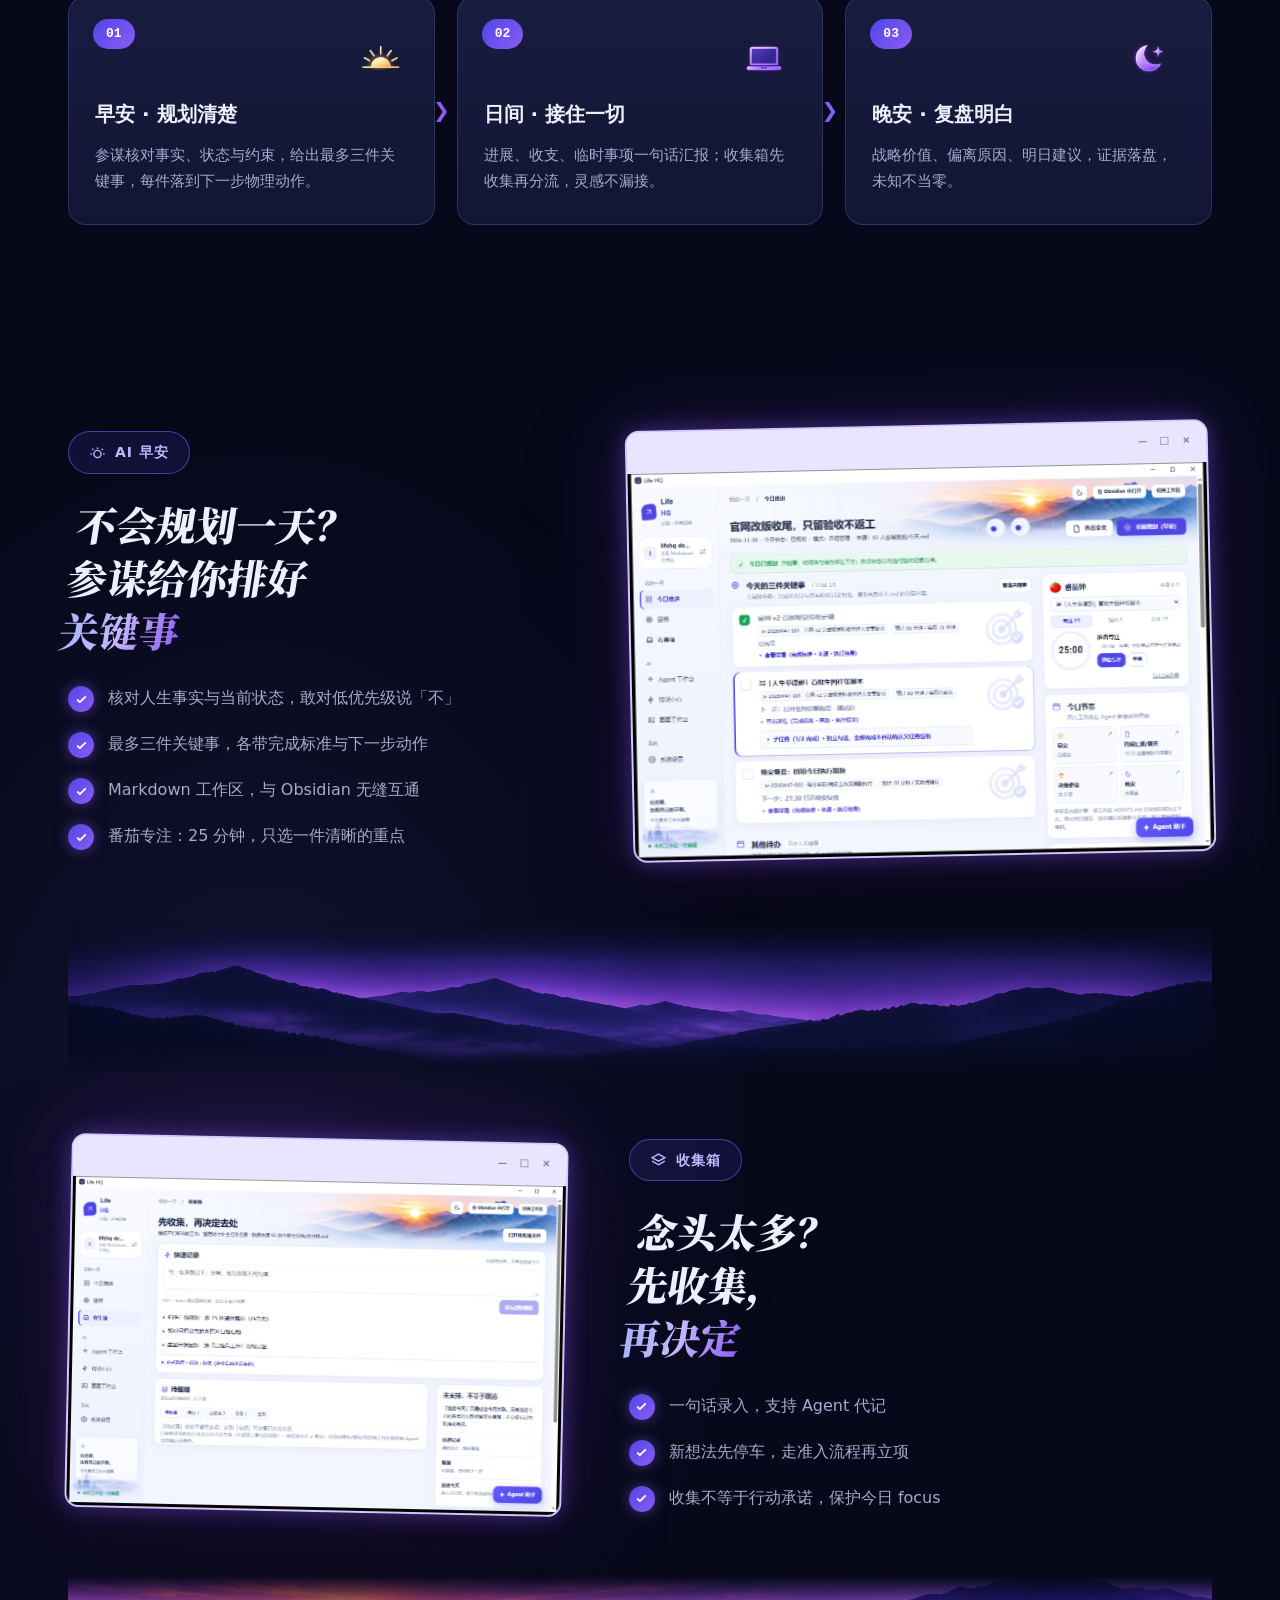
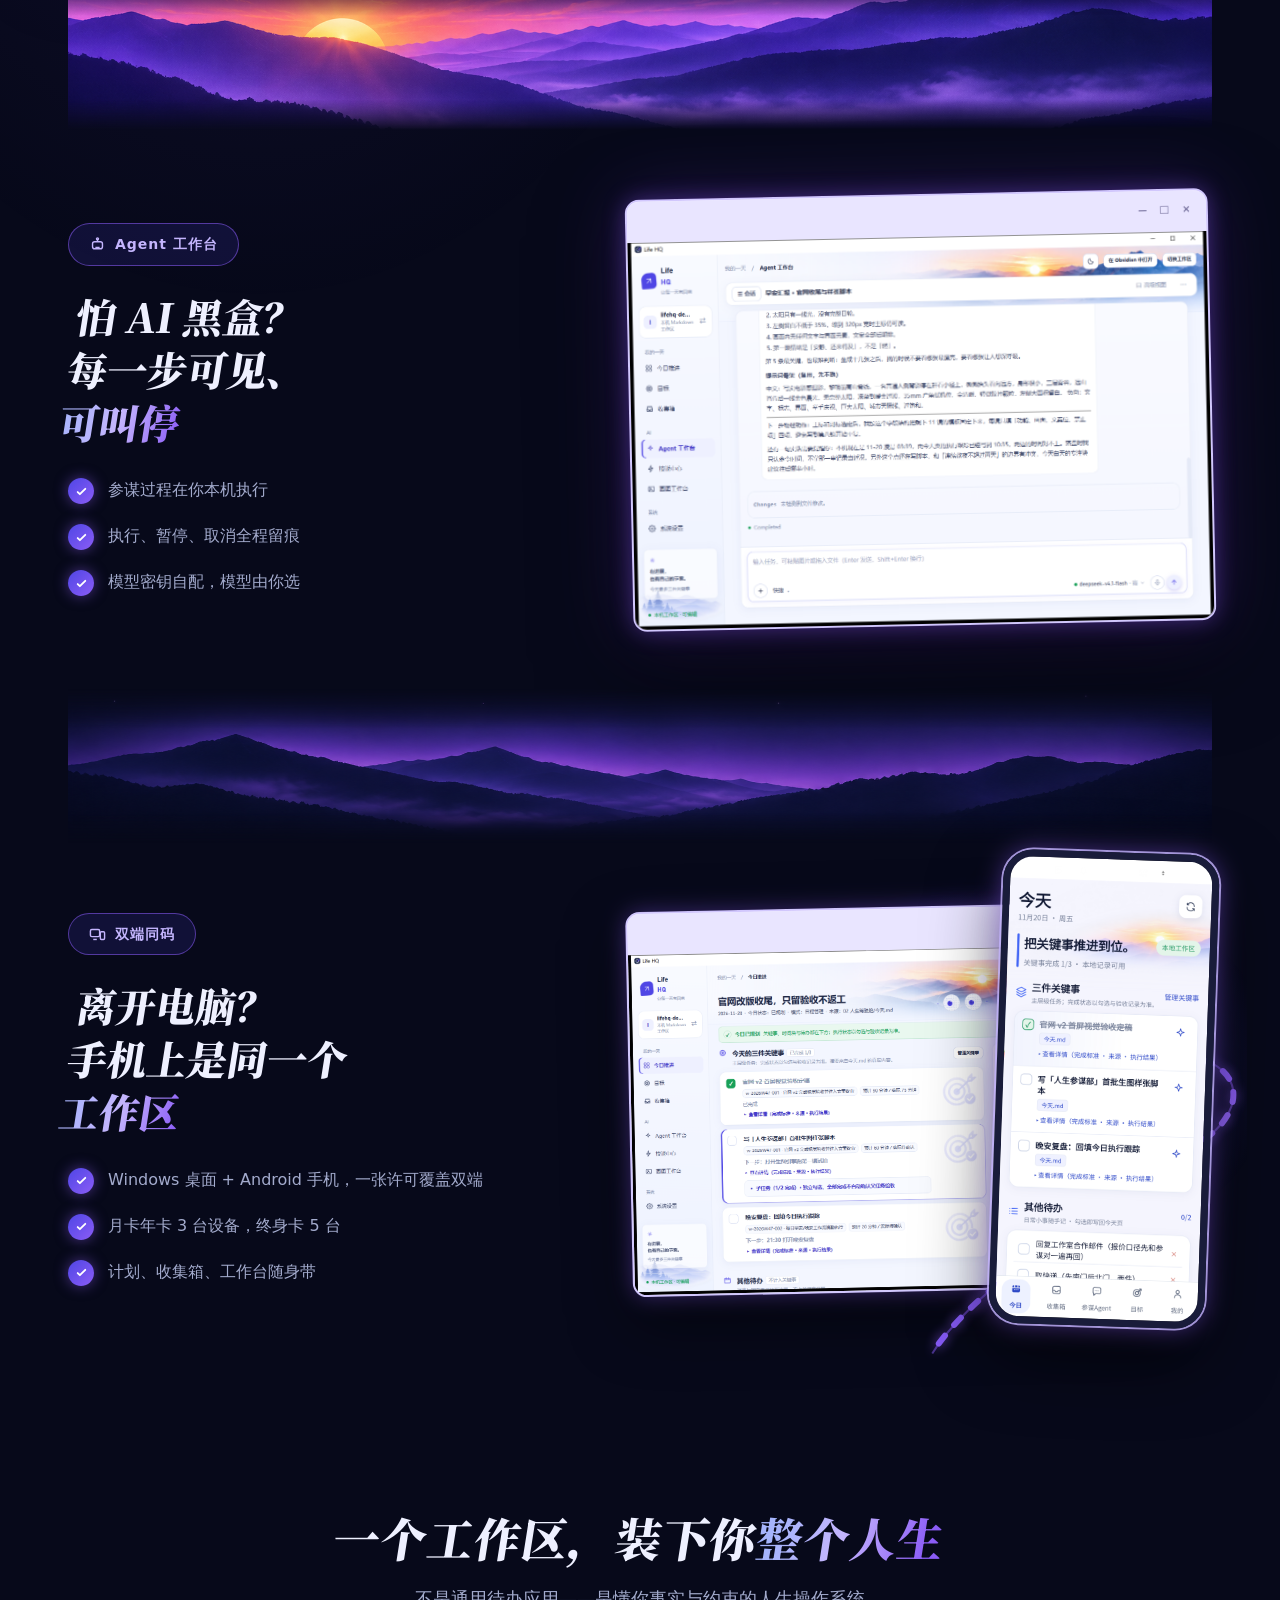
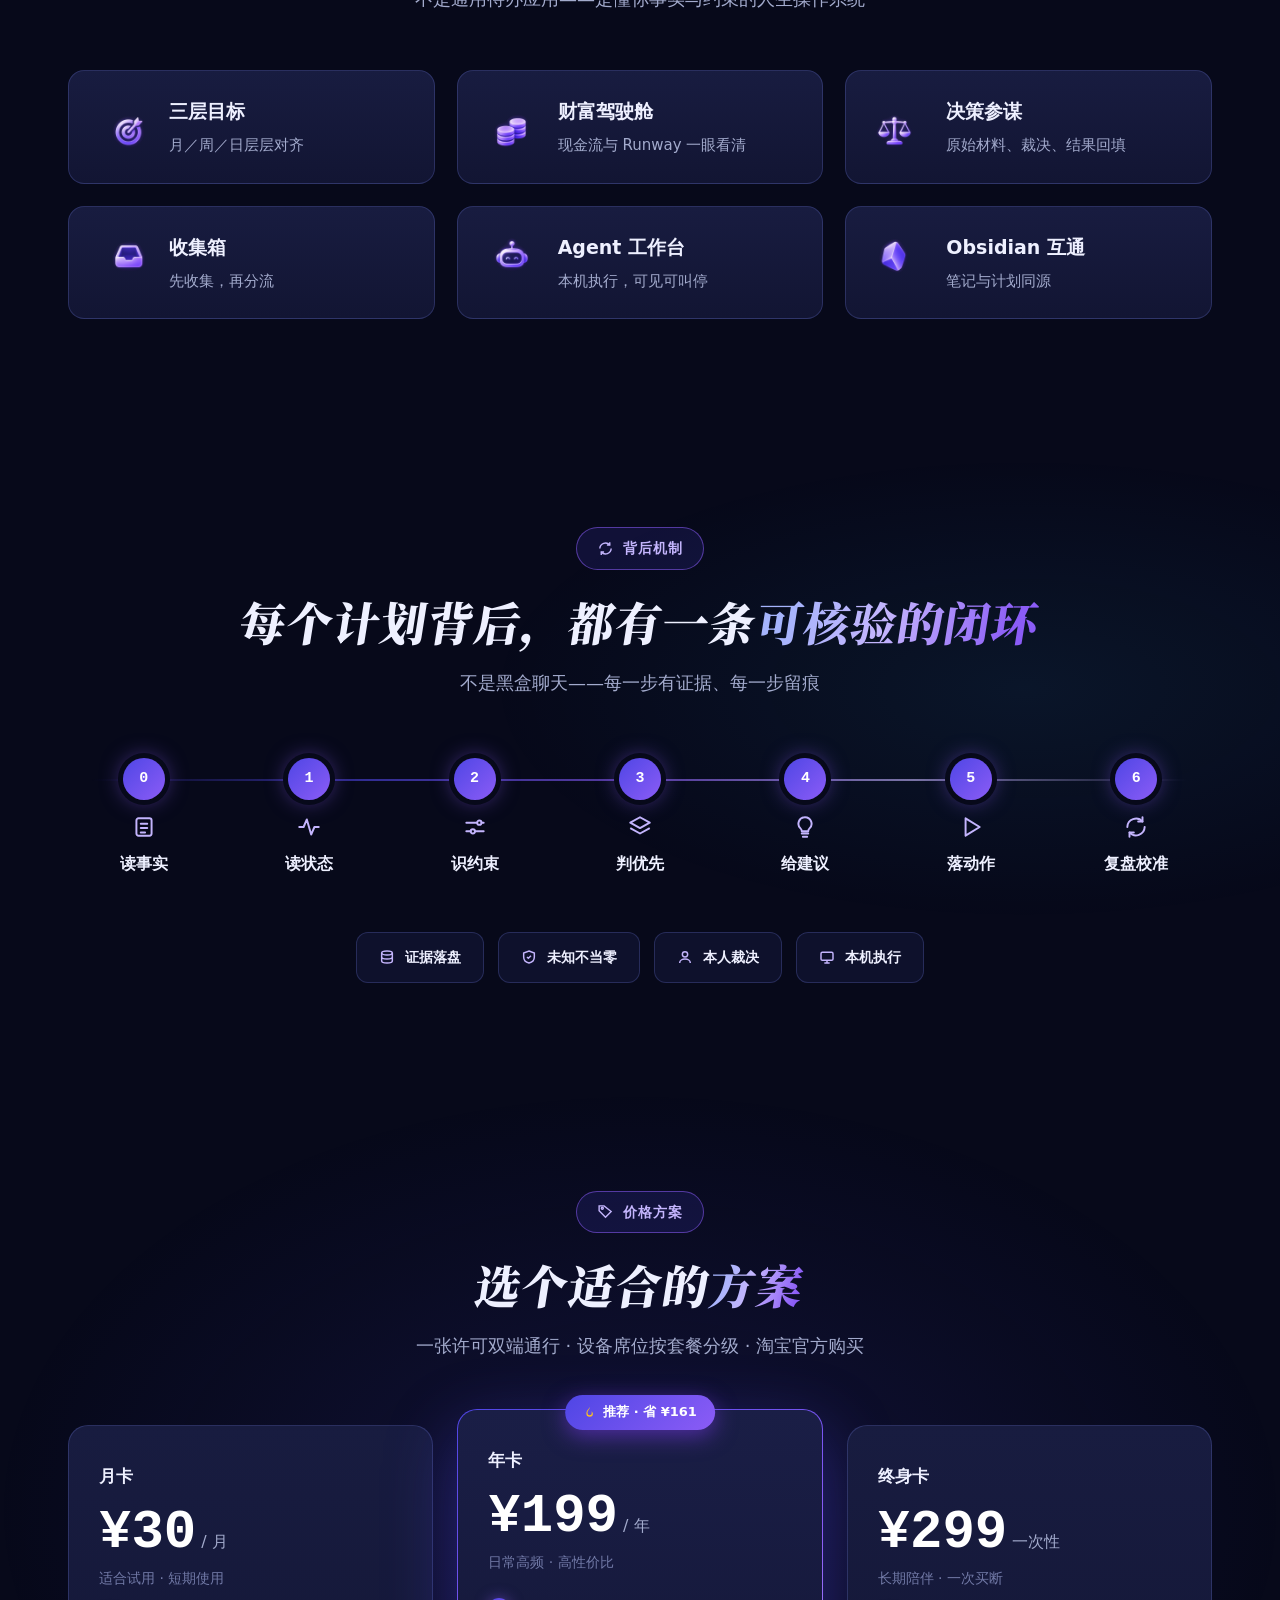
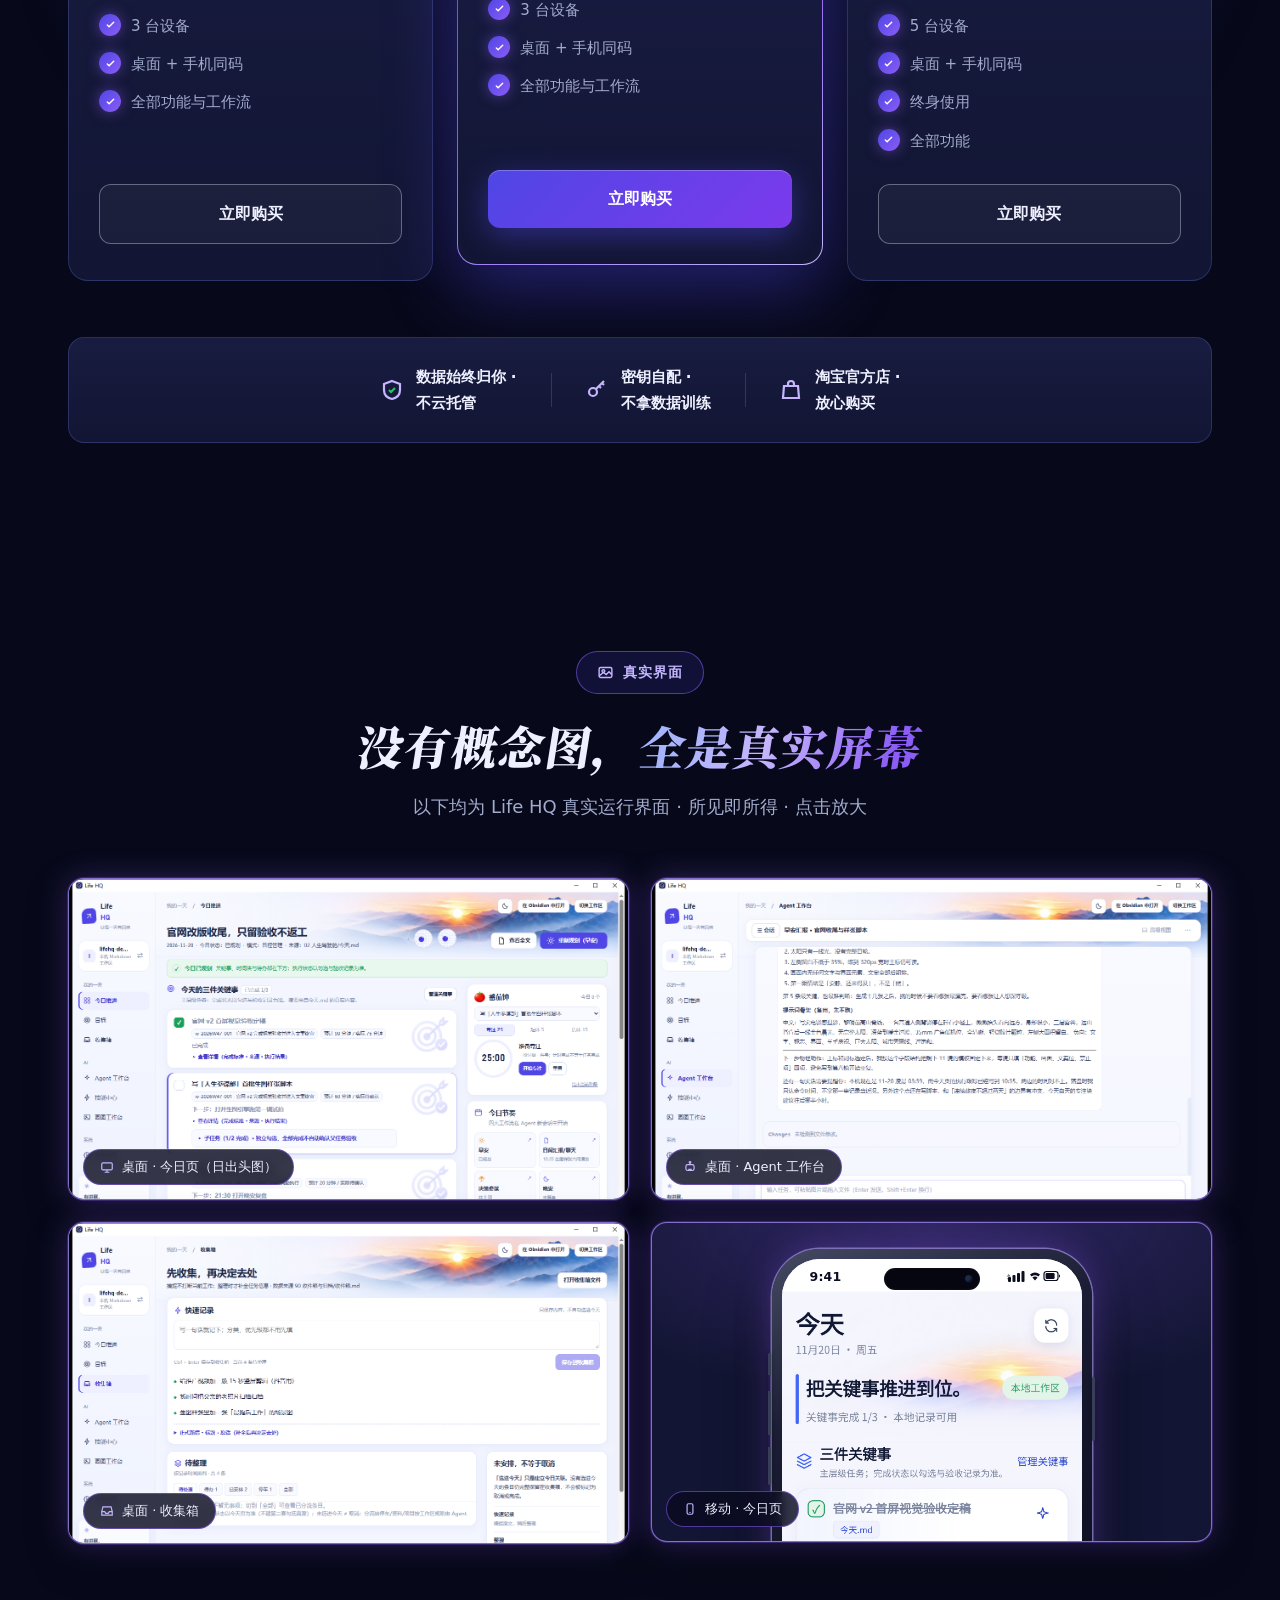
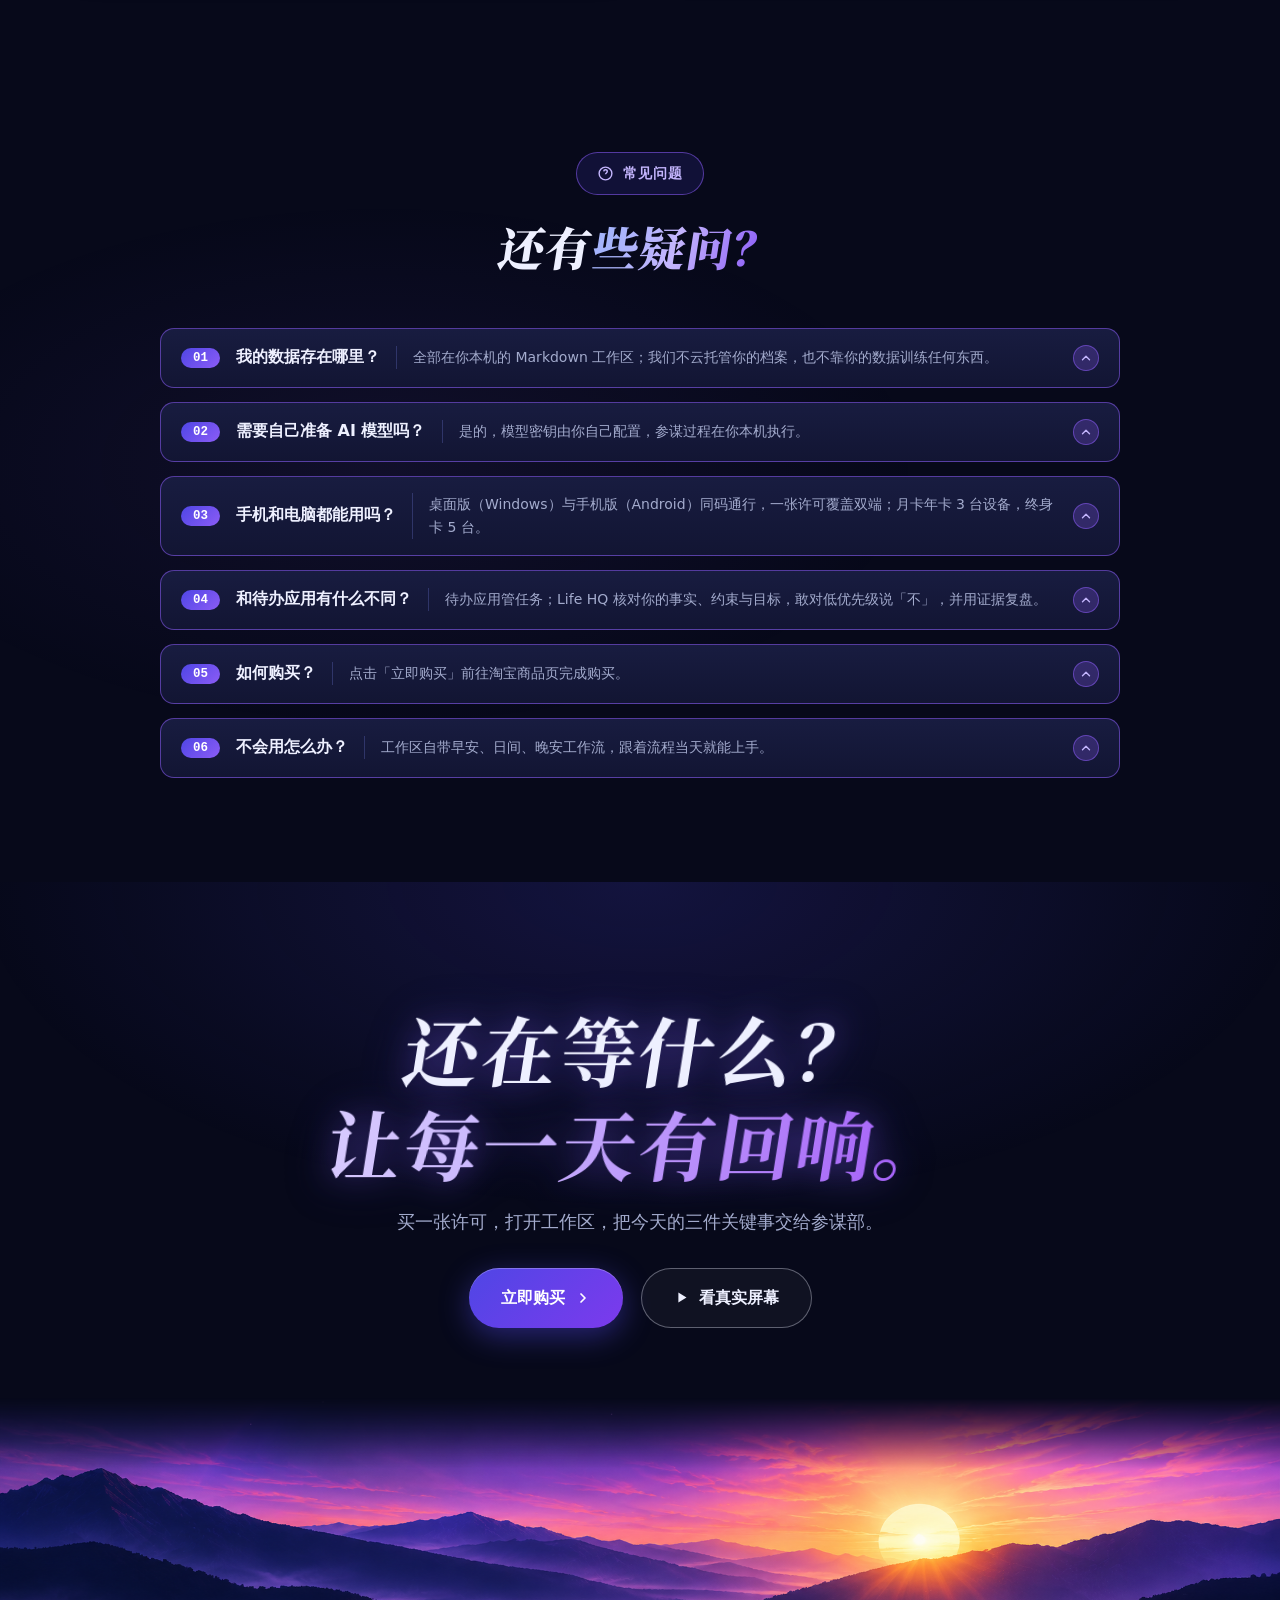
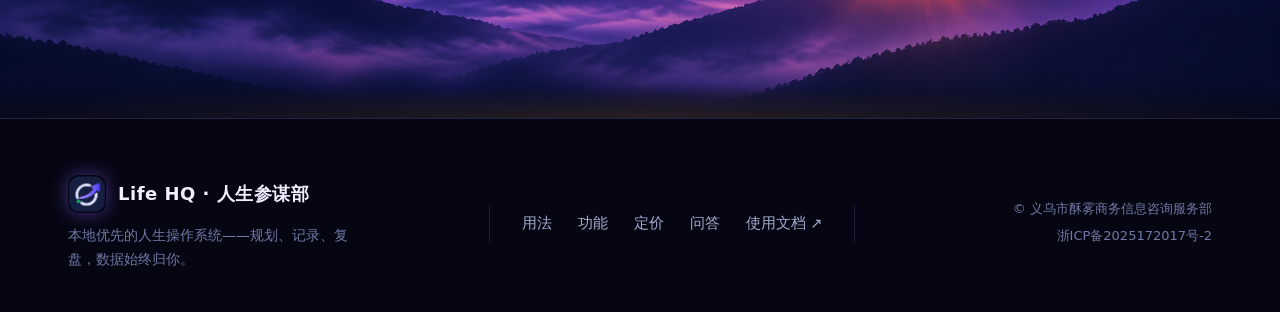
==== commit e4ed0674: "feat(site)：定价三按钮分绑淘宝 SKU 直链（月198/年199/终身197 skuId；HEAD 三链 200；双端点击/触摸请求逐一对应；底部 CTA 保留店铺主链）" ====
--- a/index.html
+++ b/index.html
@@ -643,7 +643,7 @@
           <li><span class="ck"><svg viewBox="0 0 24 24" fill="none" stroke="currentColor" stroke-width="3" stroke-linecap="round"><path d="M5 13l4 4L19 7"/></svg></span>桌面 + 手机同码</li>
           <li><span class="ck"><svg viewBox="0 0 24 24" fill="none" stroke="currentColor" stroke-width="3" stroke-linecap="round"><path d="M5 13l4 4L19 7"/></svg></span>全部功能与工作流</li>
         </ul>
-        <a class="btn btn-ghost" href="https://item.taobao.com/item.htm?ft=t&amp;id=1096984688103" data-link="buy" target="_blank" rel="noopener">立即购买</a>
+        <a class="btn btn-ghost" href="https://item.taobao.com/item.htm?ft=t&amp;id=1096984688103&amp;skuId=6323601607198" data-link="buyMonth" target="_blank" rel="noopener">立即购买</a>
       </article>
       <article class="plan featured" data-reveal style="--d:.1s">
         <span class="badge"><svg width="13" height="13" viewBox="0 0 24 24" fill="currentColor"><path d="M12 2c1 4-4 6-4 11a4 4 0 0 0 8 0c0-2-1-3-1-3s3 1 3 4a6 6 0 0 1-12 0C6 8 11 6 12 2z"/></svg>推荐 · 省 ¥161</span>
@@ -655,7 +655,7 @@
           <li><span class="ck"><svg viewBox="0 0 24 24" fill="none" stroke="currentColor" stroke-width="3" stroke-linecap="round"><path d="M5 13l4 4L19 7"/></svg></span>桌面 + 手机同码</li>
           <li><span class="ck"><svg viewBox="0 0 24 24" fill="none" stroke="currentColor" stroke-width="3" stroke-linecap="round"><path d="M5 13l4 4L19 7"/></svg></span>全部功能与工作流</li>
         </ul>
-        <a class="btn btn-primary" href="https://item.taobao.com/item.htm?ft=t&amp;id=1096984688103" data-link="buy" target="_blank" rel="noopener">立即购买</a>
+        <a class="btn btn-primary" href="https://item.taobao.com/item.htm?ft=t&amp;id=1096984688103&amp;skuId=6323601607199" data-link="buyYear" target="_blank" rel="noopener">立即购买</a>
       </article>
       <article class="plan" data-reveal style="--d:.2s">
         <span class="tier">终身卡</span>
@@ -667,7 +667,7 @@
           <li><span class="ck"><svg viewBox="0 0 24 24" fill="none" stroke="currentColor" stroke-width="3" stroke-linecap="round"><path d="M5 13l4 4L19 7"/></svg></span>终身使用</li>
           <li><span class="ck"><svg viewBox="0 0 24 24" fill="none" stroke="currentColor" stroke-width="3" stroke-linecap="round"><path d="M5 13l4 4L19 7"/></svg></span>全部功能</li>
         </ul>
-        <a class="btn btn-ghost" href="https://item.taobao.com/item.htm?ft=t&amp;id=1096984688103" data-link="buy" target="_blank" rel="noopener">立即购买</a>
+        <a class="btn btn-ghost" href="https://item.taobao.com/item.htm?ft=t&amp;id=1096984688103&amp;skuId=6323601607197" data-link="buyLife" target="_blank" rel="noopener">立即购买</a>
       </article>
     </div>
     <div class="assure" data-reveal>
@@ -769,6 +769,9 @@
   "use strict";
   var LINKS = {
     buy: "https://item.taobao.com/item.htm?ft=t&id=1096984688103",
+    buyMonth: "https://item.taobao.com/item.htm?ft=t&id=1096984688103&skuId=6323601607198",
+    buyYear: "https://item.taobao.com/item.htm?ft=t&id=1096984688103&skuId=6323601607199",
+    buyLife: "https://item.taobao.com/item.htm?ft=t&id=1096984688103&skuId=6323601607197",
     docs: "https://my.feishu.cn/docx/GErMd6azBoQ47FxKHCBcho1bnwd",
     win: "https://ota.lifehq.vip/desktop/release/1.0.0/lifehq-desktop-1.0.0-x64-setup.exe",
     apk: "https://ota.lifehq.vip/mobile/release/1.0.0/lifehq-mobile-1.0.0-release-arm64.apk",
@@ -778,7 +781,7 @@
 
   document.querySelectorAll("[data-link]").forEach(function(a){
     var k = a.getAttribute("data-link");
-    if (k === "buy") { a.href = LINKS.buy; return; }
+    if (k === "buy" || k === "buyMonth" || k === "buyYear" || k === "buyLife") { a.href = LINKS[k]; return; }
     if (k === "win") {
       if (LINKS.win) { a.href = LINKS.win; }
       else { a.addEventListener("click", function(e){ e.preventDefault(); toast("Windows 安装包直链配置中，上线后此处自动下载"); }); }
